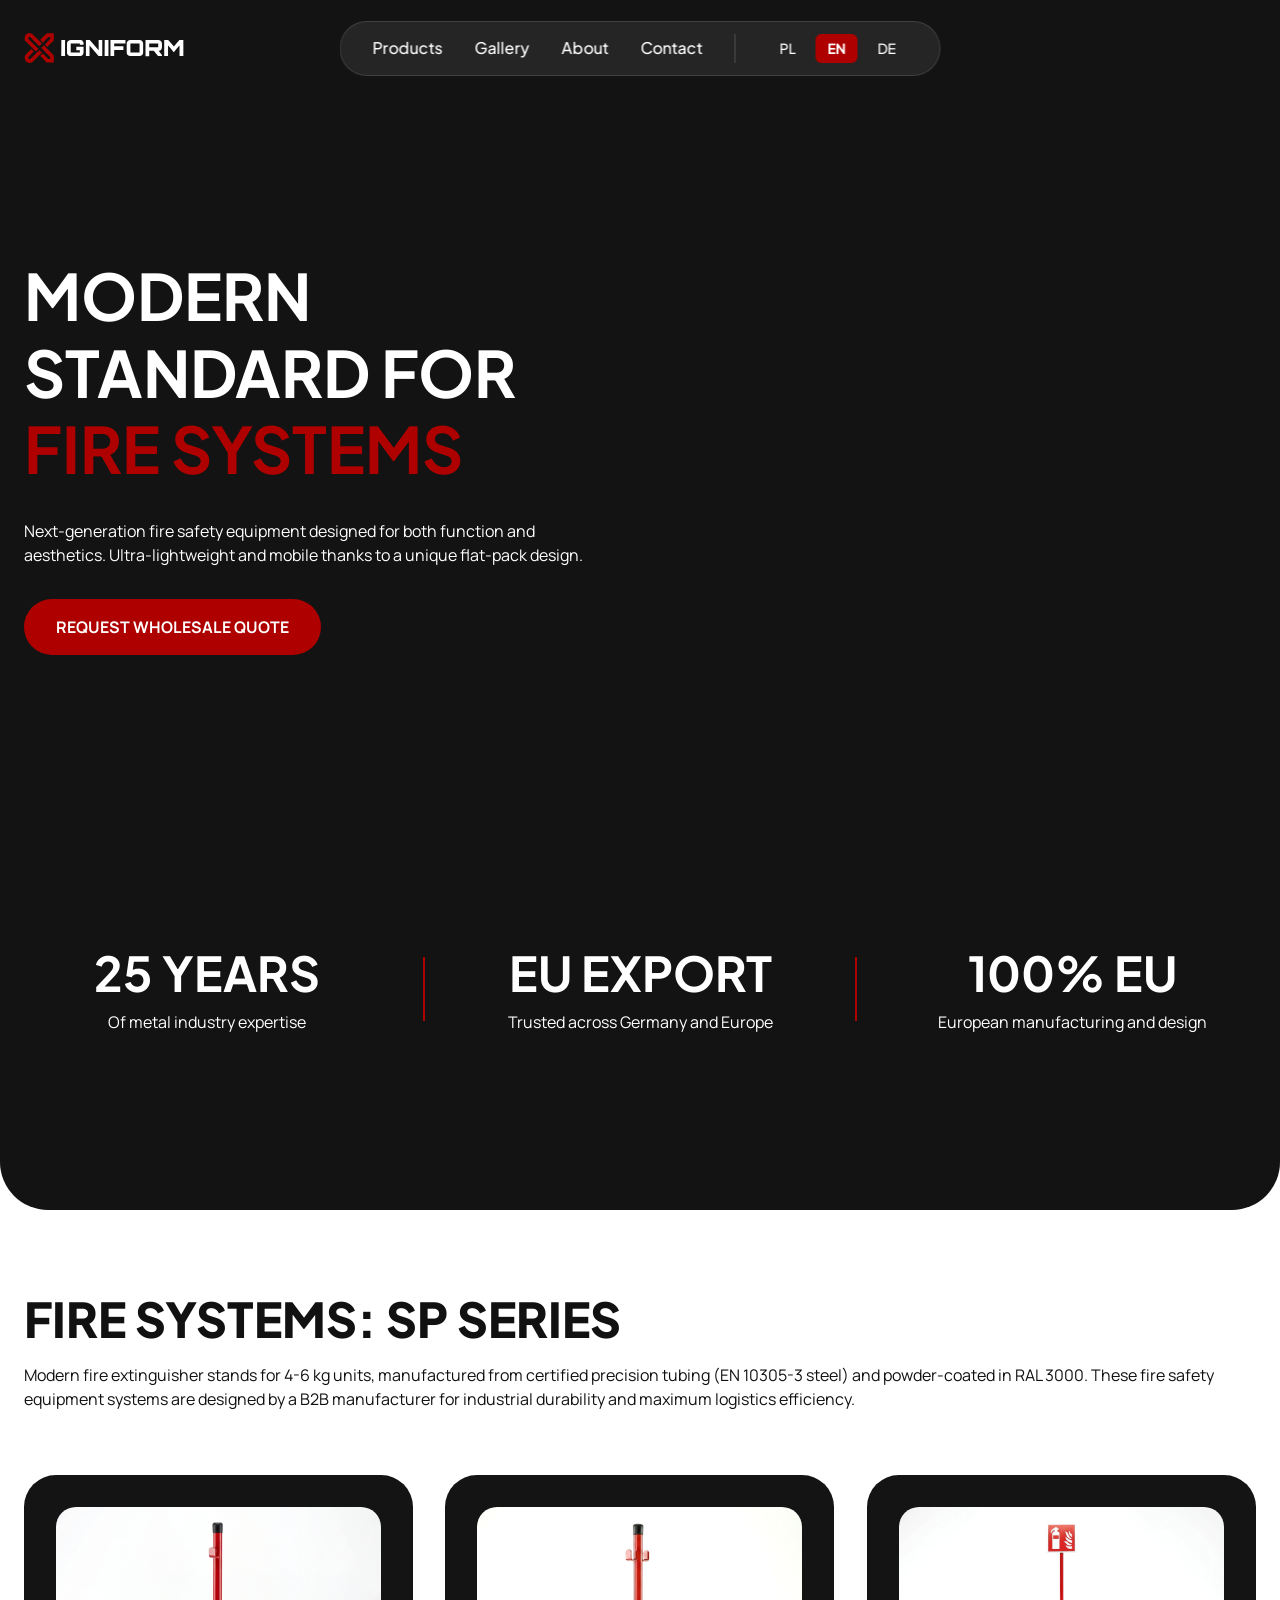
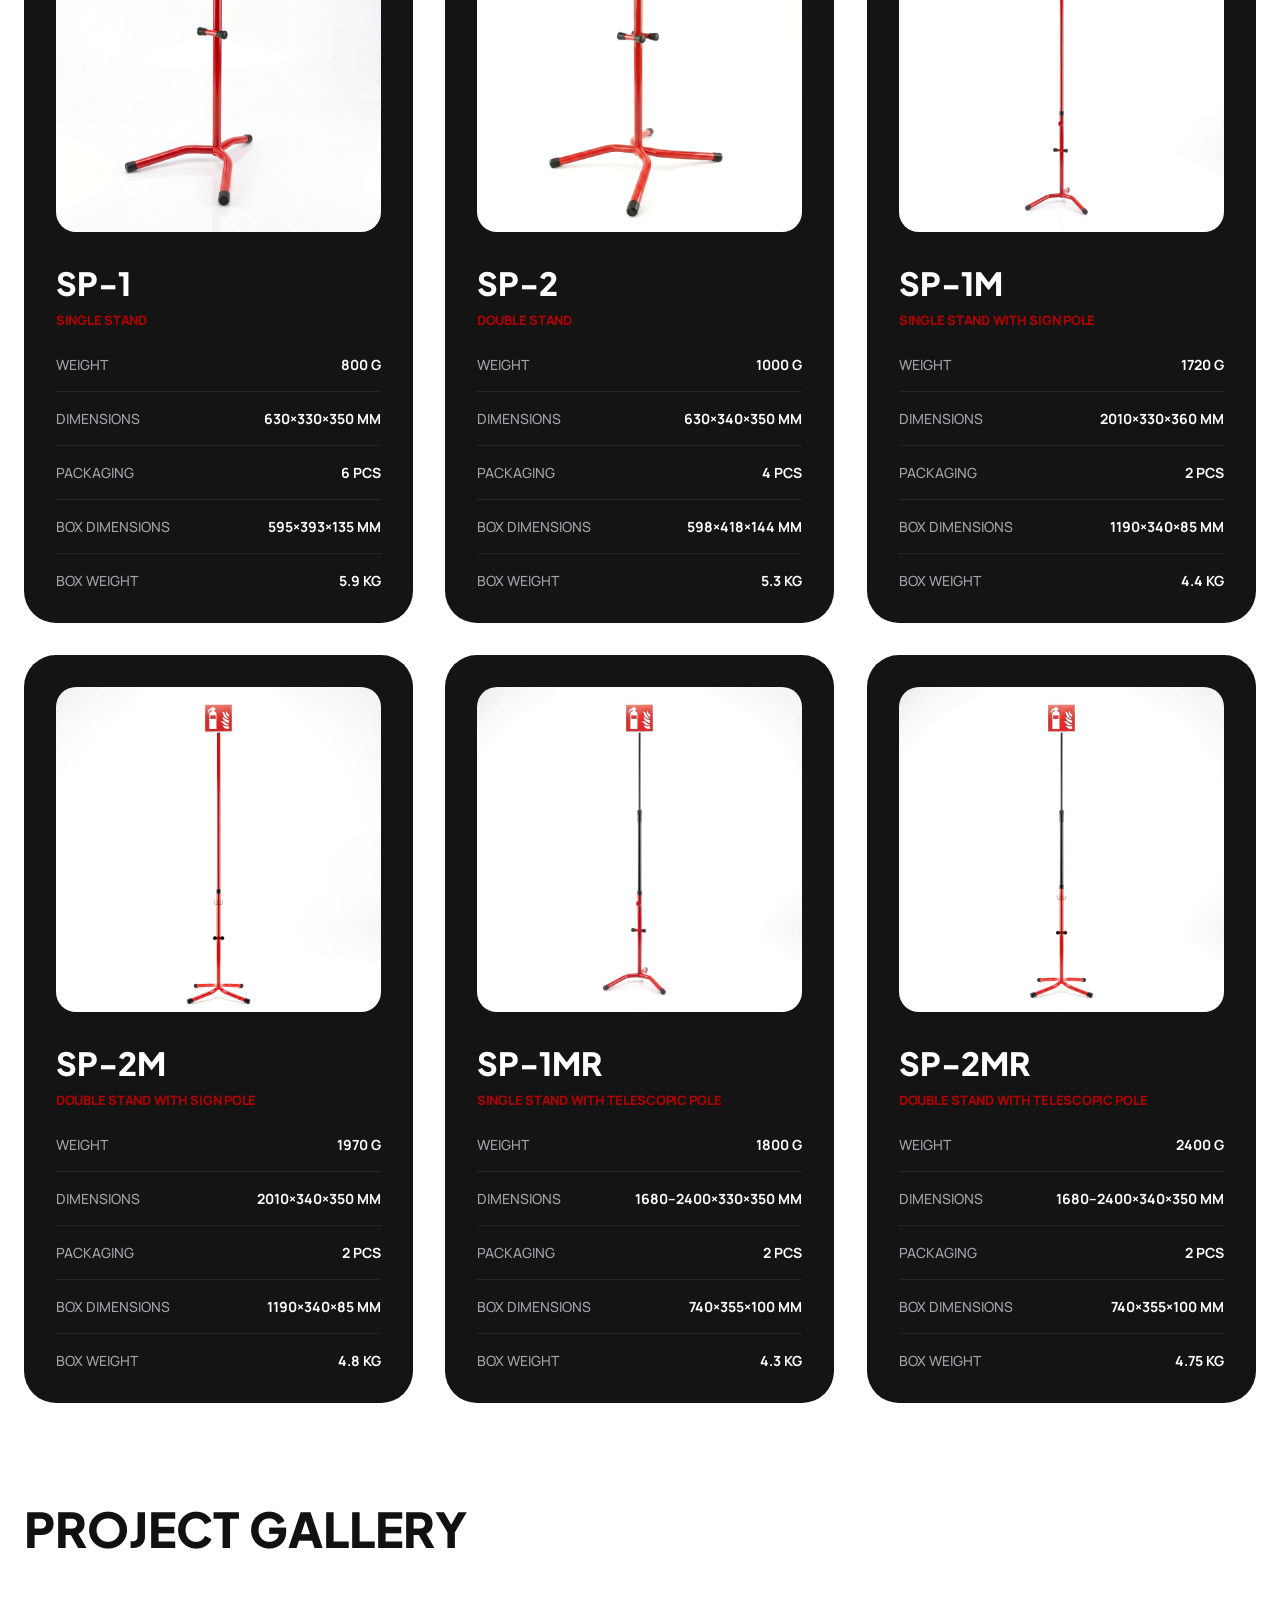
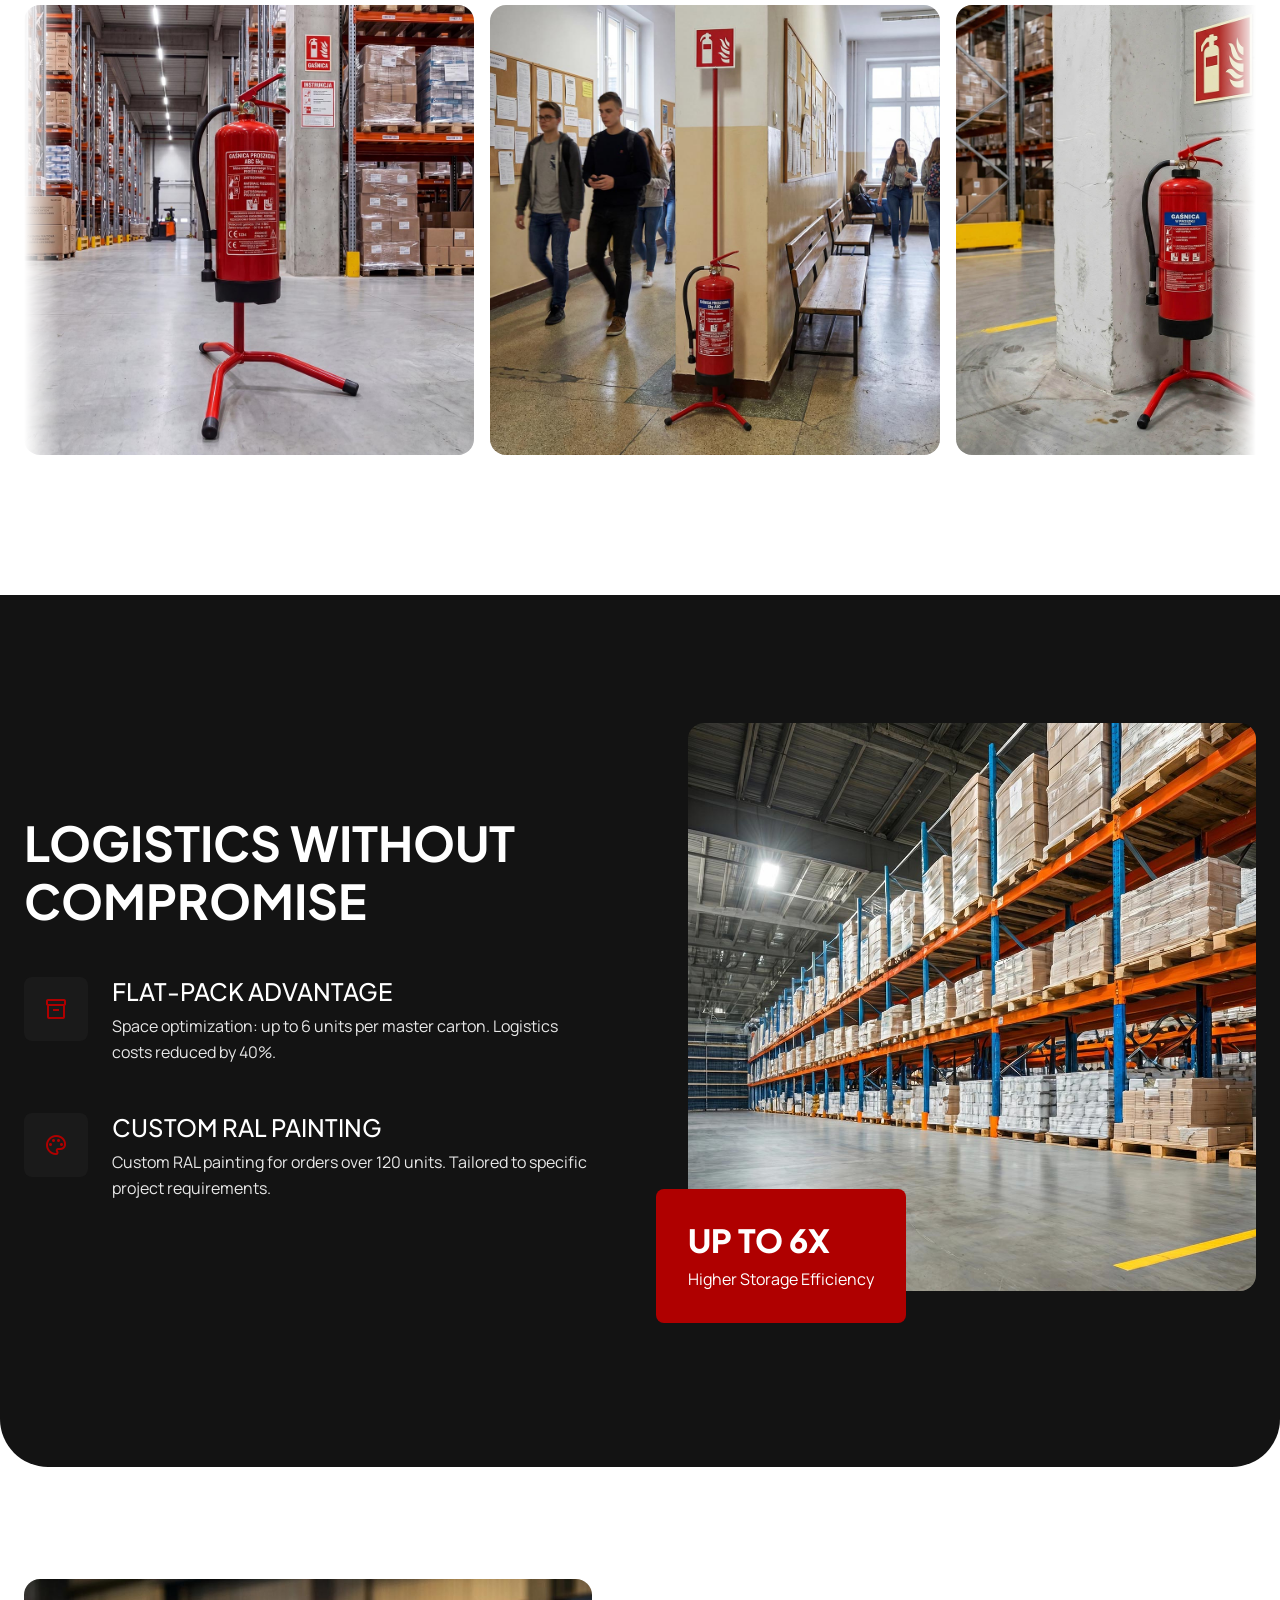
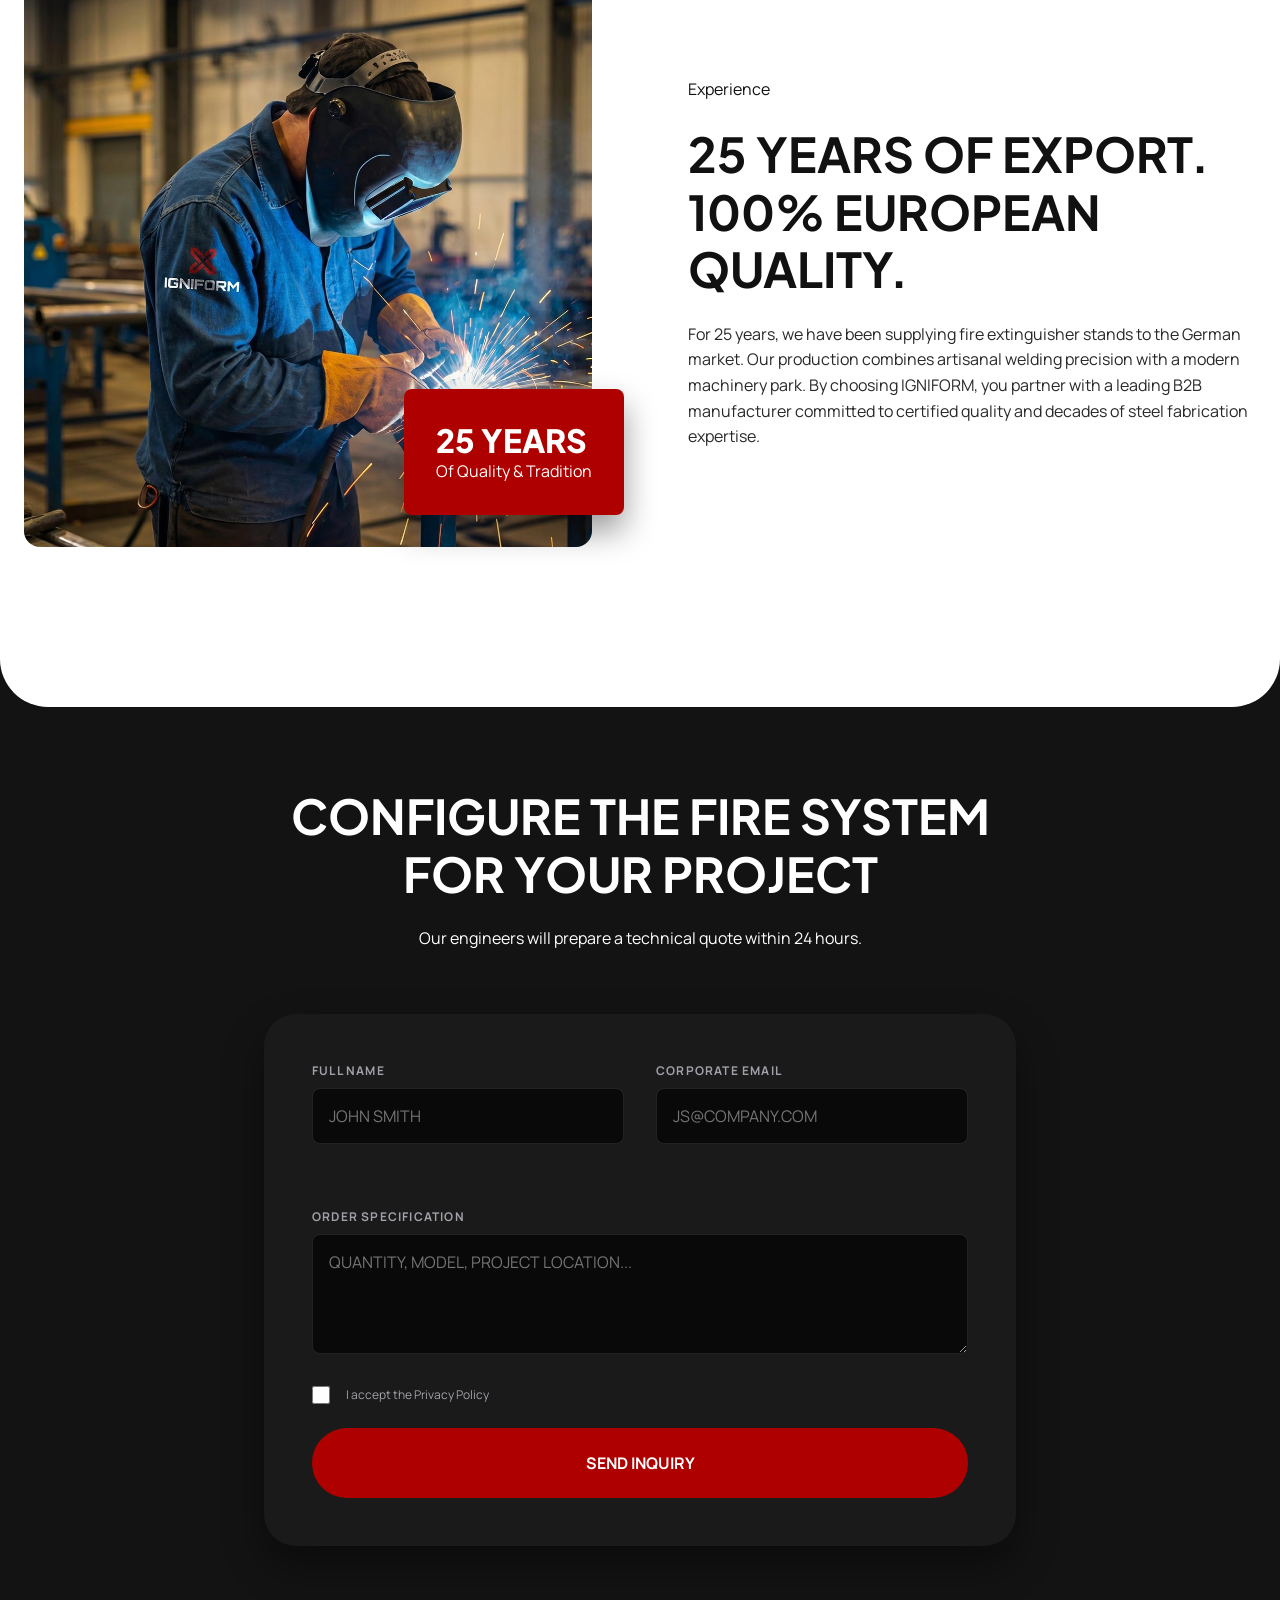
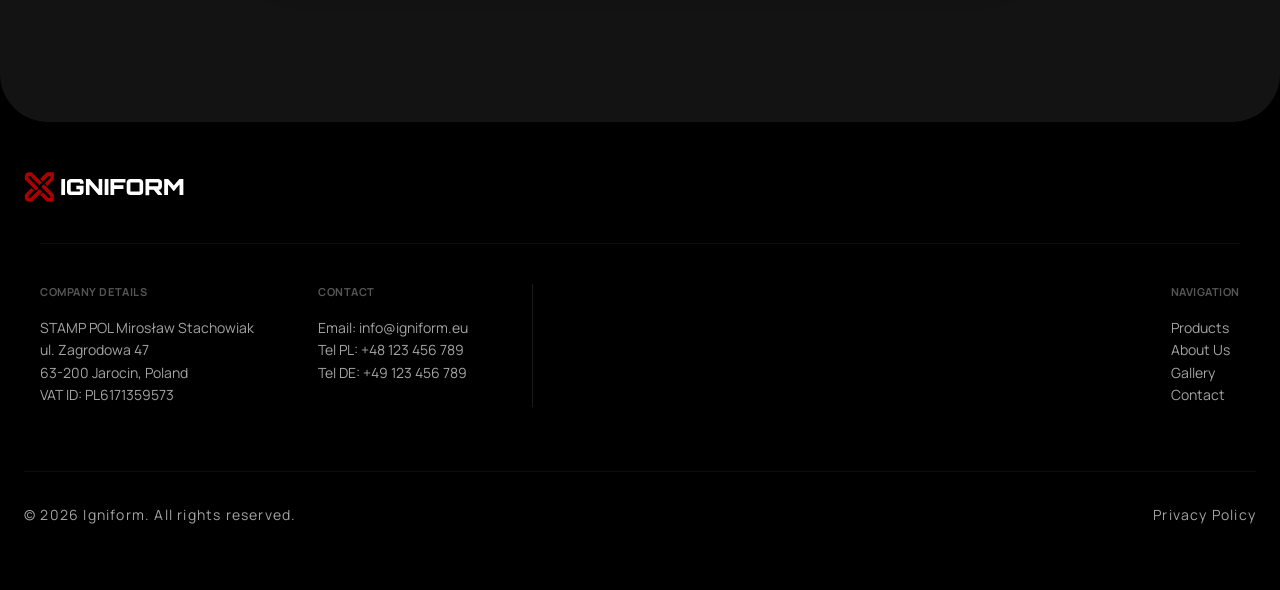
==== index.html @ ba09cddf "Add files via upload" ====
<!DOCTYPE html>
<html lang="pl">
<head>
    <meta charset="UTF-8">
    <meta name="viewport" content="width=device-width, initial-scale=1.0">
    <title>IGNIFORM | Nowoczesny Standard Systemów PPOŻ</title>
    <meta name="description" content="Polski producent nowoczesnych stojaków do gaśnic i systemów PPOŻ. 25 lat doświadczenia w obróbce stali. Składane, ultralekkie konstrukcje (Flat-pack), eksport B2B i produkcja 100% PL. Poznaj serię SP.">
    <link rel="alternate" hreflang="pl" href="https://igniform.eu/index.html" />
    <link rel="alternate" hreflang="en" href="https://igniform.eu/en.html" />
    <link rel="alternate" hreflang="de" href="https://igniform.eu/de.html" />
    <link rel="alternate" hreflang="x-default" href="https://igniform.eu/en.html" />
    <link rel="preconnect" href="https://fonts.googleapis.com">
    <link rel="preconnect" href="https://fonts.gstatic.com" crossorigin>
    <link href="https://fonts.googleapis.com/css2?family=Manrope:wght@400;500;700&family=Plus+Jakarta+Sans:wght@400;500;700;800&display=swap" rel="stylesheet">
    <link rel="stylesheet" href="https://fonts.googleapis.com/css2?family=Material+Symbols+Outlined:opsz,wght,FILL,GRAD@20..48,100..700,0..1,-50..200" />
    <link rel="stylesheet" href="style.css">
    <script>
        (function() {
            if (window.location.search.indexOf('lang=pl') === -1) {
                var userLang = navigator.language || navigator.userLanguage;
                userLang = userLang.toLowerCase();
                if (userLang.startsWith('de')) {
                    window.location.replace('de.html');
                } else if (!userLang.startsWith('pl')) {
                    window.location.replace('en.html');
                }
            }
        })();
    </script>
    <link rel="icon" type="image/png" href="favicon.png">
</head>
<body class="overflow-x-hidden w-full">

    <!-- Nav -->
    <nav class="nav fade-in-load" id="main-nav" style="animation-delay: 0.1s;">
        <div class="container nav-container">
            <div class="nav-logo">
                <img src="assets/logo-white.svg" alt="Igniform Logo" class="brand-logo">
            </div>
            <div class="nav-links" id="nav-links">
                <a href="#produkty">Produkty</a>
                <a href="#galeria">Galeria</a>
                <a href="#o-nas">O nas</a>
                <a href="#kontakt">Kontakt</a>
                <div class="lang-switcher">
                    <a href="index.html" class="lang-link active">PL</a>
                    <a href="en.html" class="lang-link">EN</a>
                    <a href="de.html" class="lang-link">DE</a>
                </div>
            </div>
            <button class="nav-hamburger" id="nav-hamburger" aria-label="Menu" aria-expanded="false">
                <span></span><span></span><span></span>
            </button>
        </div>
    </nav>
    <!-- Mobile Dropdown -->
    <div id="mobile-menu" class="mobile-menu" aria-hidden="true">
        <a href="#produkty" class="mobile-menu-link">Produkty</a>
        <a href="#galeria" class="mobile-menu-link">Galeria</a>
        <a href="#o-nas" class="mobile-menu-link">O nas</a>
        <a href="#kontakt" class="mobile-menu-link">Kontakt</a>
        <div class="mobile-lang-switcher">
            <a href="index.html" class="active">PL</a>
            <a href="en.html">EN</a>
            <a href="de.html">DE</a>
        </div>
    </div>

    <!-- Hero -->
    <section class="section hero section--curved">
        <div class="container hero-grid">
            <div class="hero-content">
                <h1>Nowoczesny Standard Systemów <span class="text-primary">PPOŻ</span></h1>
                <p>Rozwiązania przeciwpożarowe nowej generacji, które stają się elementem designu. Ultralekkie i mobilne dzięki składanej konstrukcji.</p>
                <a href="#kontakt" class="btn">Zapytaj o ofertę hurtową</a>
            </div>
            <div class="hero-video-container">
                <video src="assets/hero-video.mp4" autoplay loop muted playsinline></video>
            </div>
        </div>
    </section>

    <!-- Stats -->
    <section class="section section--curved fade-in-load" style="animation-delay: 0.4s;">
        <div class="container">
            <div class="stats-grid">
                <div class="stat-item">
                    <h2 class="text-white">25 LAT</h2>
                    <p class="text-sm font-bold tracking-widest uppercase">Doświadczenia w branży metalowej</p>
                </div>
                <div class="stat-divider"></div>
                <div class="stat-item">
                    <h2 class="text-white">EXPORT DE</h2>
                    <p class="text-sm font-bold tracking-widest uppercase">Zaufanie na rynku niemieckim</p>
                </div>
                <div class="stat-divider"></div>
                <div class="stat-item">
                    <h2 class="text-white">100% PL</h2>
                    <p class="text-sm font-bold tracking-widest uppercase">Polska produkcja i design</p>
                </div>
            </div>
        </div>
    </section>

    <!-- Products -->
    <section id="produkty" class="section section--light section--curved" style="padding-bottom: 3rem;">
        <div class="container">
            <div class="products-header">
                <div class="products-header-content">
                    <h2 style="font-family: 'Plus Jakarta Sans', sans-serif !important; letter-spacing: 0px !important;">SYSTEMY PPOŻ: SERIA SP</h2>
                    <p class="text-gray" style="font-family: 'Manrope', sans-serif !important; white-space: normal;">Nowoczesne stojaki do gaśnic 4-6 kg, wykonane z certyfikowanej rury precyzyjnej (stal EN 10305-3) i malowane proszkowo<br> na kolor RAL 3000. Systemy zaprojektowane z myślą o przemysłowej trwałości i maksymalnej optymalizacji przestrzeni magazynowej.</p>
                </div>
            </div>
            
            <div class="products-grid">
                <!-- Card 1 -->
                <div class="card reveal-up" style="transition-delay: 0ms;">
                    <div class="card-img-wrapper">
                        <div class="gallery-trigger" data-gallery="assets/products/sp-1/main.jpg, assets/products/sp-1/gal1.jpg, assets/products/sp-1/gal2.jpg, assets/products/sp-1/gal3.jpg, assets/products/sp-1/gal4.jpg">
                            <img src="assets/products/sp-1/main.jpg" alt="SP-1">
                        </div>
                    </div>
                    <h3 class="card-title">SP-1</h3>
                    <p class="product-subtitle">STOJAK POJEDYNCZY</p>
                    <div class="card-data">
                        <div class="card-data-row">
                            <span class="card-data-label">Waga</span>
                            <span class="card-data-value">800 g</span>
                        </div>
                        <div class="card-data-row">
                            <span class="card-data-label">Wymiary</span>
                            <span class="card-data-value">630×330×350 mm</span>
                        </div>
                        <div class="card-data-row">
                            <span class="card-data-label">Pakowanie</span>
                            <span class="card-data-value">6 szt.</span>
                        </div>
                        <div class="card-data-row">
                            <span class="card-data-label">Wymiar Kartonu</span>
                            <span class="card-data-value">595×393×135 mm</span>
                        </div>
                        <div class="card-data-row">
                            <span class="card-data-label">Waga Kartonu</span>
                            <span class="card-data-value">5,9 kg</span>
                        </div>
                    </div>
                </div>

                <!-- Card 2 -->
                <div class="card reveal-up" style="transition-delay: 150ms;">
                    <div class="card-img-wrapper">
                        <div class="gallery-trigger" data-gallery="assets/products/sp-2/main.jpg, assets/products/sp-2/gal1.jpg, assets/products/sp-2/gal2.jpg, assets/products/sp-2/gal3.jpg, assets/products/sp-2/gal4.jpg, assets/products/sp-2/gal5.jpg">
                            <img src="assets/products/sp-2/main.jpg" alt="SP-2">
                        </div>
                    </div>
                    <h3 class="card-title">SP-2</h3>
                    <p class="product-subtitle">STOJAK PODWÓJNY</p>
                    <div class="card-data">
                        <div class="card-data-row">
                            <span class="card-data-label">Waga</span>
                            <span class="card-data-value">1000 g</span>
                        </div>
                        <div class="card-data-row">
                            <span class="card-data-label">Wymiary</span>
                            <span class="card-data-value">630×340×350 mm</span>
                        </div>
                        <div class="card-data-row">
                            <span class="card-data-label">Pakowanie</span>
                            <span class="card-data-value">4 szt.</span>
                        </div>
                        <div class="card-data-row">
                            <span class="card-data-label">Wymiar Kartonu</span>
                            <span class="card-data-value">598×418×144 mm</span>
                        </div>
                        <div class="card-data-row">
                            <span class="card-data-label">Waga Kartonu</span>
                            <span class="card-data-value">5,3 kg</span>
                        </div>
                    </div>
                </div>

                <!-- Card 3 -->
                <div class="card reveal-up" style="transition-delay: 300ms;">
                    <div class="card-img-wrapper">
                        <div class="gallery-trigger" data-gallery="assets/products/sp-1m/main.jpg, assets/products/sp-1m/gal1.jpg, assets/products/sp-1m/gal2.jpg, assets/products/sp-1m/gal3.jpg, assets/products/sp-1m/gal4.jpg">
                            <img src="assets/products/sp-1m/main.jpg" alt="SP-1M">
                        </div>
                    </div>
                    <h3 class="card-title">SP-1M</h3>
                    <p class="product-subtitle">STOJAK POJEDYNCZY Z MASZTEM</p>
                    <div class="card-data">
                        <div class="card-data-row">
                            <span class="card-data-label">Waga</span>
                            <span class="card-data-value">1720 g</span>
                        </div>
                        <div class="card-data-row">
                            <span class="card-data-label">Wymiary</span>
                            <span class="card-data-value">2010×330×360 mm</span>
                        </div>
                        <div class="card-data-row">
                            <span class="card-data-label">Pakowanie</span>
                            <span class="card-data-value">2 szt.</span>
                        </div>
                        <div class="card-data-row">
                            <span class="card-data-label">Wymiar Kartonu</span>
                            <span class="card-data-value">1190×340×85 mm</span>
                        </div>
                        <div class="card-data-row">
                            <span class="card-data-label">Waga Kartonu</span>
                            <span class="card-data-value">4,4 kg</span>
                        </div>
                    </div>
                </div>

                <!-- Card 4 -->
                <div class="card reveal-up" style="transition-delay: 0ms;">
                    <div class="card-img-wrapper">
                        <div class="gallery-trigger" data-gallery="assets/products/sp-2m/main.jpg, assets/products/sp-2m/gal1.jpg, assets/products/sp-2m/gal2.jpg, assets/products/sp-2m/gal3.jpg, assets/products/sp-2m/gal4.jpg">
                            <img src="assets/products/sp-2m/main.jpg" alt="SP-2M">
                        </div>
                    </div>
                    <h3 class="card-title">SP-2M</h3>
                    <p class="product-subtitle">STOJAK PODWÓJNY Z MASZTEM</p>
                    <div class="card-data">
                        <div class="card-data-row">
                            <span class="card-data-label">Waga</span>
                            <span class="card-data-value">1970 g</span>
                        </div>
                        <div class="card-data-row">
                            <span class="card-data-label">Wymiary</span>
                            <span class="card-data-value">2010×340×350 mm</span>
                        </div>
                        <div class="card-data-row">
                            <span class="card-data-label">Pakowanie</span>
                            <span class="card-data-value">2 szt.</span>
                        </div>
                        <div class="card-data-row">
                            <span class="card-data-label">Wymiar Kartonu</span>
                            <span class="card-data-value">1190×340×85 mm</span>
                        </div>
                        <div class="card-data-row">
                            <span class="card-data-label">Waga Kartonu</span>
                            <span class="card-data-value">4,8 kg</span>
                        </div>
                    </div>
                </div>

                <!-- Card 5 -->
                <div class="card reveal-up" style="transition-delay: 150ms;">
                    <div class="card-img-wrapper">
                        <div class="gallery-trigger" data-gallery="assets/products/sp-1mr/main.jpg, assets/products/sp-1mr/gal1.jpg, assets/products/sp-1mr/gal2.jpg, assets/products/sp-1mr/gal3.jpg, assets/products/sp-1mr/gal4.jpg">
                            <img src="assets/products/sp-1mr/main.jpg" alt="SP-1MR">
                        </div>
                    </div>
                    <h3 class="card-title">SP-1MR</h3>
                    <p class="product-subtitle">STOJAK POJEDYNCZY Z MASZTEM REGULOWANYM</p>
                    <div class="card-data">
                        <div class="card-data-row">
                            <span class="card-data-label">Waga</span>
                            <span class="card-data-value">1800 g</span>
                        </div>
                        <div class="card-data-row">
                            <span class="card-data-label">Wymiary</span>
                            <span class="card-data-value">1680–2400×330×350 mm</span>
                        </div>
                        <div class="card-data-row">
                            <span class="card-data-label">Pakowanie</span>
                            <span class="card-data-value">2 szt.</span>
                        </div>
                        <div class="card-data-row">
                            <span class="card-data-label">Wymiar Kartonu</span>
                            <span class="card-data-value">740×355×100 mm</span>
                        </div>
                        <div class="card-data-row">
                            <span class="card-data-label">Waga Kartonu</span>
                            <span class="card-data-value">4,3 kg</span>
                        </div>
                    </div>
                </div>

                <!-- Card 6 -->
                <div class="card reveal-up" style="transition-delay: 300ms;">
                    <div class="card-img-wrapper">
                        <div class="gallery-trigger" data-gallery="assets/products/sp-2mr/main.jpg, assets/products/sp-2mr/gal1.jpg, assets/products/sp-2mr/gal2.jpg, assets/products/sp-2mr/gal3.jpg, assets/products/sp-2mr/gal4.jpg">
                            <img src="assets/products/sp-2mr/main.jpg" alt="SP-2MR">
                        </div>
                    </div>
                    <h3 class="card-title">SP-2MR</h3>
                    <p class="product-subtitle">STOJAK PODWÓJNY Z MASZTEM REGULOWANYM</p>
                    <div class="card-data">
                        <div class="card-data-row">
                            <span class="card-data-label">Waga</span>
                            <span class="card-data-value">2400 g</span>
                        </div>
                        <div class="card-data-row">
                            <span class="card-data-label">Wymiary</span>
                            <span class="card-data-value">1680–2400×340×350 mm</span>
                        </div>
                        <div class="card-data-row">
                            <span class="card-data-label">Pakowanie</span>
                            <span class="card-data-value">2 szt.</span>
                        </div>
                        <div class="card-data-row">
                            <span class="card-data-label">Wymiar Kartonu</span>
                            <span class="card-data-value">740×355×100 mm</span>
                        </div>
                        <div class="card-data-row">
                            <span class="card-data-label">Waga Kartonu</span>
                            <span class="card-data-value">4,75 kg</span>
                        </div>
                    </div>
                </div>
            </div>
        </div>
    </section>

    <!-- Gallery -->
    <section id="galeria" class="section--light galeria-section" style="padding-bottom: 120px !important;">
        <div class="container marquee-block">
            <h2 class="marquee-header" style="text-align: left; margin-bottom: 3rem; font-size: var(--h2); font-weight: 800; color: var(--text-dark); font-family: 'Plus Jakarta Sans', sans-serif !important; letter-spacing: 0px !important;">GALERIA REALIZACJI</h2>
            <div class="marquee-viewport" style="overflow: visible; padding: 40px 0 60px 0; margin: -40px 0; -webkit-mask-image: linear-gradient(to right, transparent, black 3%, black 97%, transparent); mask-image: linear-gradient(to right, transparent, black 3%, black 97%, transparent);">
                <div class="marquee-track">
                    <!-- Image Set 1 -->
                    <div class="gallery-trigger marquee-item" data-gallery="assets/marquee/m1.jpg, assets/marquee/m2.jpg, assets/marquee/m3.jpg, assets/marquee/m4.jpg, assets/marquee/m5.jpg, assets/marquee/m6.jpg, assets/marquee/m7.jpg, assets/marquee/m8.jpg, assets/marquee/m9.jpg, assets/marquee/m10.jpg, assets/marquee/m11.jpg, assets/marquee/m12.jpg"><img src="assets/marquee/m1.jpg" alt="Detale 1"></div>
                    <div class="gallery-trigger marquee-item" data-gallery="assets/marquee/m1.jpg, assets/marquee/m2.jpg, assets/marquee/m3.jpg, assets/marquee/m4.jpg, assets/marquee/m5.jpg, assets/marquee/m6.jpg, assets/marquee/m7.jpg, assets/marquee/m8.jpg, assets/marquee/m9.jpg, assets/marquee/m10.jpg, assets/marquee/m11.jpg, assets/marquee/m12.jpg"><img src="assets/marquee/m2.jpg" alt="Detale 2"></div>
                    <div class="gallery-trigger marquee-item" data-gallery="assets/marquee/m1.jpg, assets/marquee/m2.jpg, assets/marquee/m3.jpg, assets/marquee/m4.jpg, assets/marquee/m5.jpg, assets/marquee/m6.jpg, assets/marquee/m7.jpg, assets/marquee/m8.jpg, assets/marquee/m9.jpg, assets/marquee/m10.jpg, assets/marquee/m11.jpg, assets/marquee/m12.jpg"><img src="assets/marquee/m3.jpg" alt="Detale 3"></div>
                    <div class="gallery-trigger marquee-item" data-gallery="assets/marquee/m1.jpg, assets/marquee/m2.jpg, assets/marquee/m3.jpg, assets/marquee/m4.jpg, assets/marquee/m5.jpg, assets/marquee/m6.jpg, assets/marquee/m7.jpg, assets/marquee/m8.jpg, assets/marquee/m9.jpg, assets/marquee/m10.jpg, assets/marquee/m11.jpg, assets/marquee/m12.jpg"><img src="assets/marquee/m4.jpg" alt="Detale 4"></div>
                    <div class="gallery-trigger marquee-item" data-gallery="assets/marquee/m1.jpg, assets/marquee/m2.jpg, assets/marquee/m3.jpg, assets/marquee/m4.jpg, assets/marquee/m5.jpg, assets/marquee/m6.jpg, assets/marquee/m7.jpg, assets/marquee/m8.jpg, assets/marquee/m9.jpg, assets/marquee/m10.jpg, assets/marquee/m11.jpg, assets/marquee/m12.jpg"><img src="assets/marquee/m5.jpg" alt="Detale 5"></div>
                    <div class="gallery-trigger marquee-item" data-gallery="assets/marquee/m1.jpg, assets/marquee/m2.jpg, assets/marquee/m3.jpg, assets/marquee/m4.jpg, assets/marquee/m5.jpg, assets/marquee/m6.jpg, assets/marquee/m7.jpg, assets/marquee/m8.jpg, assets/marquee/m9.jpg, assets/marquee/m10.jpg, assets/marquee/m11.jpg, assets/marquee/m12.jpg"><img src="assets/marquee/m6.jpg" alt="Detale 6"></div>
                    <div class="gallery-trigger marquee-item" data-gallery="assets/marquee/m1.jpg, assets/marquee/m2.jpg, assets/marquee/m3.jpg, assets/marquee/m4.jpg, assets/marquee/m5.jpg, assets/marquee/m6.jpg, assets/marquee/m7.jpg, assets/marquee/m8.jpg, assets/marquee/m9.jpg, assets/marquee/m10.jpg, assets/marquee/m11.jpg, assets/marquee/m12.jpg"><img src="assets/marquee/m7.jpg" alt="Detale 7"></div>
                    <div class="gallery-trigger marquee-item" data-gallery="assets/marquee/m1.jpg, assets/marquee/m2.jpg, assets/marquee/m3.jpg, assets/marquee/m4.jpg, assets/marquee/m5.jpg, assets/marquee/m6.jpg, assets/marquee/m7.jpg, assets/marquee/m8.jpg, assets/marquee/m9.jpg, assets/marquee/m10.jpg, assets/marquee/m11.jpg, assets/marquee/m12.jpg"><img src="assets/marquee/m8.jpg" alt="Detale 8"></div>
                    <div class="gallery-trigger marquee-item" data-gallery="assets/marquee/m1.jpg, assets/marquee/m2.jpg, assets/marquee/m3.jpg, assets/marquee/m4.jpg, assets/marquee/m5.jpg, assets/marquee/m6.jpg, assets/marquee/m7.jpg, assets/marquee/m8.jpg, assets/marquee/m9.jpg, assets/marquee/m10.jpg, assets/marquee/m11.jpg, assets/marquee/m12.jpg"><img src="assets/marquee/m9.jpg" alt="Detale 9"></div>
                    <div class="gallery-trigger marquee-item" data-gallery="assets/marquee/m1.jpg, assets/marquee/m2.jpg, assets/marquee/m3.jpg, assets/marquee/m4.jpg, assets/marquee/m5.jpg, assets/marquee/m6.jpg, assets/marquee/m7.jpg, assets/marquee/m8.jpg, assets/marquee/m9.jpg, assets/marquee/m10.jpg, assets/marquee/m11.jpg, assets/marquee/m12.jpg"><img src="assets/marquee/m10.jpg" alt="Detale 10"></div>
                    <div class="gallery-trigger marquee-item" data-gallery="assets/marquee/m1.jpg, assets/marquee/m2.jpg, assets/marquee/m3.jpg, assets/marquee/m4.jpg, assets/marquee/m5.jpg, assets/marquee/m6.jpg, assets/marquee/m7.jpg, assets/marquee/m8.jpg, assets/marquee/m9.jpg, assets/marquee/m10.jpg, assets/marquee/m11.jpg, assets/marquee/m12.jpg"><img src="assets/marquee/m11.jpg" alt="Detale 11"></div>
                    <div class="gallery-trigger marquee-item" data-gallery="assets/marquee/m1.jpg, assets/marquee/m2.jpg, assets/marquee/m3.jpg, assets/marquee/m4.jpg, assets/marquee/m5.jpg, assets/marquee/m6.jpg, assets/marquee/m7.jpg, assets/marquee/m8.jpg, assets/marquee/m9.jpg, assets/marquee/m10.jpg, assets/marquee/m11.jpg, assets/marquee/m12.jpg"><img src="assets/marquee/m12.jpg" alt="Detale 12"></div>
                    <!-- Image Set 2 (for seamless loop) -->
                    <div class="gallery-trigger marquee-item" data-gallery="assets/marquee/m1.jpg, assets/marquee/m2.jpg, assets/marquee/m3.jpg, assets/marquee/m4.jpg, assets/marquee/m5.jpg, assets/marquee/m6.jpg, assets/marquee/m7.jpg, assets/marquee/m8.jpg, assets/marquee/m9.jpg, assets/marquee/m10.jpg, assets/marquee/m11.jpg, assets/marquee/m12.jpg"><img src="assets/marquee/m1.jpg" alt="Detale 1"></div>
                    <div class="gallery-trigger marquee-item" data-gallery="assets/marquee/m1.jpg, assets/marquee/m2.jpg, assets/marquee/m3.jpg, assets/marquee/m4.jpg, assets/marquee/m5.jpg, assets/marquee/m6.jpg, assets/marquee/m7.jpg, assets/marquee/m8.jpg, assets/marquee/m9.jpg, assets/marquee/m10.jpg, assets/marquee/m11.jpg, assets/marquee/m12.jpg"><img src="assets/marquee/m2.jpg" alt="Detale 2"></div>
                    <div class="gallery-trigger marquee-item" data-gallery="assets/marquee/m1.jpg, assets/marquee/m2.jpg, assets/marquee/m3.jpg, assets/marquee/m4.jpg, assets/marquee/m5.jpg, assets/marquee/m6.jpg, assets/marquee/m7.jpg, assets/marquee/m8.jpg, assets/marquee/m9.jpg, assets/marquee/m10.jpg, assets/marquee/m11.jpg, assets/marquee/m12.jpg"><img src="assets/marquee/m3.jpg" alt="Detale 3"></div>
                    <div class="gallery-trigger marquee-item" data-gallery="assets/marquee/m1.jpg, assets/marquee/m2.jpg, assets/marquee/m3.jpg, assets/marquee/m4.jpg, assets/marquee/m5.jpg, assets/marquee/m6.jpg, assets/marquee/m7.jpg, assets/marquee/m8.jpg, assets/marquee/m9.jpg, assets/marquee/m10.jpg, assets/marquee/m11.jpg, assets/marquee/m12.jpg"><img src="assets/marquee/m4.jpg" alt="Detale 4"></div>
                    <div class="gallery-trigger marquee-item" data-gallery="assets/marquee/m1.jpg, assets/marquee/m2.jpg, assets/marquee/m3.jpg, assets/marquee/m4.jpg, assets/marquee/m5.jpg, assets/marquee/m6.jpg, assets/marquee/m7.jpg, assets/marquee/m8.jpg, assets/marquee/m9.jpg, assets/marquee/m10.jpg, assets/marquee/m11.jpg, assets/marquee/m12.jpg"><img src="assets/marquee/m5.jpg" alt="Detale 5"></div>
                    <div class="gallery-trigger marquee-item" data-gallery="assets/marquee/m1.jpg, assets/marquee/m2.jpg, assets/marquee/m3.jpg, assets/marquee/m4.jpg, assets/marquee/m5.jpg, assets/marquee/m6.jpg, assets/marquee/m7.jpg, assets/marquee/m8.jpg, assets/marquee/m9.jpg, assets/marquee/m10.jpg, assets/marquee/m11.jpg, assets/marquee/m12.jpg"><img src="assets/marquee/m6.jpg" alt="Detale 6"></div>
                    <div class="gallery-trigger marquee-item" data-gallery="assets/marquee/m1.jpg, assets/marquee/m2.jpg, assets/marquee/m3.jpg, assets/marquee/m4.jpg, assets/marquee/m5.jpg, assets/marquee/m6.jpg, assets/marquee/m7.jpg, assets/marquee/m8.jpg, assets/marquee/m9.jpg, assets/marquee/m10.jpg, assets/marquee/m11.jpg, assets/marquee/m12.jpg"><img src="assets/marquee/m7.jpg" alt="Detale 7"></div>
                    <div class="gallery-trigger marquee-item" data-gallery="assets/marquee/m1.jpg, assets/marquee/m2.jpg, assets/marquee/m3.jpg, assets/marquee/m4.jpg, assets/marquee/m5.jpg, assets/marquee/m6.jpg, assets/marquee/m7.jpg, assets/marquee/m8.jpg, assets/marquee/m9.jpg, assets/marquee/m10.jpg, assets/marquee/m11.jpg, assets/marquee/m12.jpg"><img src="assets/marquee/m8.jpg" alt="Detale 8"></div>
                    <div class="gallery-trigger marquee-item" data-gallery="assets/marquee/m1.jpg, assets/marquee/m2.jpg, assets/marquee/m3.jpg, assets/marquee/m4.jpg, assets/marquee/m5.jpg, assets/marquee/m6.jpg, assets/marquee/m7.jpg, assets/marquee/m8.jpg, assets/marquee/m9.jpg, assets/marquee/m10.jpg, assets/marquee/m11.jpg, assets/marquee/m12.jpg"><img src="assets/marquee/m9.jpg" alt="Detale 9"></div>
                    <div class="gallery-trigger marquee-item" data-gallery="assets/marquee/m1.jpg, assets/marquee/m2.jpg, assets/marquee/m3.jpg, assets/marquee/m4.jpg, assets/marquee/m5.jpg, assets/marquee/m6.jpg, assets/marquee/m7.jpg, assets/marquee/m8.jpg, assets/marquee/m9.jpg, assets/marquee/m10.jpg, assets/marquee/m11.jpg, assets/marquee/m12.jpg"><img src="assets/marquee/m10.jpg" alt="Detale 10"></div>
                    <div class="gallery-trigger marquee-item" data-gallery="assets/marquee/m1.jpg, assets/marquee/m2.jpg, assets/marquee/m3.jpg, assets/marquee/m4.jpg, assets/marquee/m5.jpg, assets/marquee/m6.jpg, assets/marquee/m7.jpg, assets/marquee/m8.jpg, assets/marquee/m9.jpg, assets/marquee/m10.jpg, assets/marquee/m11.jpg, assets/marquee/m12.jpg"><img src="assets/marquee/m11.jpg" alt="Detale 11"></div>
                    <div class="gallery-trigger marquee-item" data-gallery="assets/marquee/m1.jpg, assets/marquee/m2.jpg, assets/marquee/m3.jpg, assets/marquee/m4.jpg, assets/marquee/m5.jpg, assets/marquee/m6.jpg, assets/marquee/m7.jpg, assets/marquee/m8.jpg, assets/marquee/m9.jpg, assets/marquee/m10.jpg, assets/marquee/m11.jpg, assets/marquee/m12.jpg"><img src="assets/marquee/m12.jpg" alt="Detale 12"></div>
                </div>
            </div>
        </div>
    </section>

    <!-- Logistics -->
    <section id="o-nas" class="section section--curved">
        <div class="container features-grid">
            <div class="features-content reveal-up">
                <h2>Logistyka bez kompromisów</h2>
                <div class="feature-list">
                    <div class="feature-item">
                        <div class="feature-icon"><span class="material-symbols-outlined">inventory_2</span></div>
                        <div class="feature-text">
                            <h4 class="text-white">Flat-pack Advantage</h4>
                            <p>Optymalizacja przestrzeni: nawet 6 sztuk w jednym kartonie zbiorczym. Redukcja kosztów transportu o 40%.</p>
                        </div>
                    </div>
                    <div class="feature-item">
                        <div class="feature-icon"><span class="material-symbols-outlined">palette</span></div>
                        <div class="feature-text">
                            <h4 class="text-white">Custom RAL Painting</h4>
                            <p>Malowanie na dowolny kolor z palety RAL dla zamówień powyżej 120 jednostek. Personalizacja pod konkretny projekt.</p>
                        </div>
                    </div>
                </div>
            </div>
            <div class="feature-image-wrapper reveal-up">
                <img src="assets/about/logistyka.jpg" alt="Warehouse logistics">
                <div class="feature-badge">
                    <h3 style="font-family: 'Plus Jakarta Sans', sans-serif !important; font-weight: 800;">NAWET 6x</h3>
                    <p class="text-xs uppercase tracking-widest font-bold">Większa wydajność składowania</p>
                </div>
            </div>
        </div>
    </section>

    <!-- Experience -->
    <section class="section section--light section--curved" style="padding-top: 160px !important; padding-bottom: 160px !important;">
        <div class="container features-grid">
            <div class="feature-image-wrapper reveal-up" style="background: none; border: none; padding: 0;">
                <img src="assets/about/produkcja.jpg" alt="Experience">
                <div class="experience-badge">
                    <h3>25 LAT</h3>
                    <p class="text-xs uppercase tracking-widest font-bold">Tradycji i jakości</p>
                </div>
            </div>
            <div class="experience-content reveal-up">
                <span class="text-primary text-xs font-bold uppercase tracking-widest">Doświadczenie</span>
                <h2 style="font-family: 'Plus Jakarta Sans', sans-serif !important; letter-spacing: 0px !important; font-weight: 800;">25 LAT EKSPORTU.<br>100% POLSKA PRODUKCJA.</h2>
                <p style="font-family: 'Manrope', sans-serif !important;">Od ćwierć wieku dostarczamy systemy PPOŻ na rynek niemiecki. Nasza produkcja to połączenie rzemieślniczej precyzji spawów z nowoczesnym parkiem maszynowym. Wybierając IGNIFORM, stawiasz na certyfikowaną jakość i dekady doświadczenia w obróbce stali.</p>
            </div>
        </div>
    </section>

    <!-- Contact -->
    <section id="kontakt" class="section section--curved">
        <div class="container contact-container reveal-up">
            <div class="contact-header">
                <h2>SKONFIGURUJ SYSTEM PPOŻ DLA SWOJEJ INWESTYCJI</h2>
                <p>Nasi inżynierowie przygotują ofertę techniczną w ciągu 24h.</p>
            </div>
            <div class="contact-form">
                <form action="https://api.web3forms.com/submit" method="POST">
                    <input type="hidden" name="access_key" value="23d0ab3e-0a9f-4fbc-91ae-fa395eefc0c0">
                    <input type="hidden" name="subject" value="Nowe zapytanie z Igniform (Wersja PL)">
                    <div class="form-grid">
                        <div class="form-group">
                            <label class="form-label">Imię i Nazwisko</label>
                            <input type="text" name="name" required class="form-control" placeholder="JAN KOWALSKI">
                        </div>
                        <div class="form-group">
                            <label class="form-label">Email Służbowy</label>
                            <input type="email" name="email" required class="form-control" placeholder="JK@COMPANY.PL">
                        </div>
                    </div>
                    <div class="form-group">
                        <label class="form-label">Specyfikacja zamówienia</label>
                        <textarea name="message" required class="form-control" placeholder="ILOŚĆ, MODEL, LOKALIZACJA INWESTYCJI..."></textarea>
                    </div>
                    <div class="form-gdpr">
                        <label class="form-gdpr-label">
                            <input type="checkbox" class="form-gdpr-check" required>
                            <span>Akceptuję Politykę Prywatności</span>
                        </label>
                    </div>
                    <button type="submit" class="btn btn-block">Wyślij zapytanie</button>
                </form>
            </div>
        </div>
    </section>

    <!-- Footer -->
    <footer class="footer">
        <div class="container">
            <img src="assets/logo-white.svg" alt="Igniform Logo" class="brand-logo footer-brand-logo">
            <div class="footer-main-layout">
                <div class="footer-left-section">
                    <div class="footer-column">
                        <span class="footer-label">DANE FIRMY</span>
                        <span class="footer-text">STAMP POL Mirosław Stachowiak</span>
                        <span class="footer-text">ul. Zagrodowa 47</span>
                        <span class="footer-text">63-200 Jarocin</span>
                        <span class="footer-text">NIP: 6171359573</span>
                    </div>
                    <div class="footer-column">
                        <span class="footer-label">KONTAKT</span>
                        <span class="footer-text">Email: <a href="mailto:info@igniform.eu" style="color:inherit;text-decoration:none;">info@igniform.eu</a></span>
                        <span class="footer-text">Tel PL: +48 123 456 789</span>
                        <span class="footer-text">Tel DE: +49 123 456 789</span>
                    </div>
                </div>
                <div class="footer-right-section">
                    <div class="footer-column">
                        <span class="footer-label">NAWIGACJA</span>
                        <a href="#produkty" class="footer-nav-link">Produkty</a>
                        <a href="#o-nas" class="footer-nav-link">O nas</a>
                        <a href="#galeria" class="footer-nav-link">Galeria</a>
                        <a href="#kontakt" class="footer-nav-link">Kontakt</a>
                    </div>
                </div>
            </div>
            <div class="footer-bottom">
                <span class="footer-text" style="text-transform: none;">© 2026 Igniform. Wszelkie prawa zastrzeżone.</span>
                <span class="footer-text" style="text-transform: none;"><a href="polityka.html" class="footer-nav-link" style="display:inline;">Polityka prywatności</a></span>
            </div>
        </div>
    </footer>

    <!-- Lightbox Modal -->
    <div id="lightbox-modal" class="lightbox-modal hidden">
        <div class="lightbox-overlay"></div>
        <button class="lightbox-prev">&lsaquo;</button>
        <button class="lightbox-next">&rsaquo;</button>
        <div class="lightbox-content">
            <button class="lightbox-close">&times;</button>
            <div class="lightbox-slider">
                <img src="" alt="Gallery Image" class="lightbox-main-img">
            </div>
            <div class="lightbox-thumbnails"></div>
        </div>
    </div>

    <script>
document.addEventListener('DOMContentLoaded', () => {
  const triggers = document.querySelectorAll('.gallery-trigger');
  const modal = document.getElementById('lightbox-modal');
  const mainImg = document.querySelector('.lightbox-main-img');
  const thumbnailsContainer = document.querySelector('.lightbox-thumbnails');
  const closeBtn = document.querySelector('.lightbox-close');
  const prevBtn = document.querySelector('.lightbox-prev');
  const nextBtn = document.querySelector('.lightbox-next');
  let currentImages = [];
  let currentIndex = 0;

  if(!modal) return;

  const updateImage = (index) => {
    if(currentImages.length === 0) return;
    currentIndex = index;
    mainImg.src = currentImages[currentIndex];
  };

  triggers.forEach(trigger => {
    trigger.addEventListener('click', (e) => {
      e.preventDefault();
      const dataAttr = trigger.getAttribute('data-gallery');
      if(!dataAttr) return;
      
      currentImages = dataAttr.split(',').map(url => url.trim()).filter(url => url.length > 0);
      if(currentImages.length === 0) return;
      
      thumbnailsContainer.innerHTML = ''; // Clear old thumbs

      // Create all thumbnails IMMEDIATELY in correct order
      currentImages.forEach((imgUrl, i) => {
          const thumb = document.createElement('img');
          thumb.alt = 'Thumbnail';
          thumb.classList.add('loading'); // Optional styling
          thumb.src = imgUrl; // Start loading
          
          thumb.addEventListener('click', () => updateImage(i));
          thumbnailsContainer.appendChild(thumb); // Appended in exact array order
          
          thumb.onerror = () => thumb.remove(); // Hide if file missing
      });
      
      let clickedImgSrc = trigger.querySelector('img')?.getAttribute('src');
      let startIndex = 0;
      if (clickedImgSrc) {
          const foundIndex = currentImages.findIndex(url => url.includes(clickedImgSrc));
          if (foundIndex !== -1) startIndex = foundIndex;
      }
      
      updateImage(startIndex);
      modal.classList.remove('hidden');
    });
  });

  const closeLightbox = () => modal.classList.add('hidden');
  closeBtn.addEventListener('click', closeLightbox);
  modal.addEventListener('click', (e) => {
    if(e.target === modal || e.target.classList.contains('lightbox-overlay')) closeLightbox();
  });

  prevBtn.addEventListener('click', () => {
    if (currentImages.length <= 1) return;
    let newIndex = currentIndex - 1;
    if (newIndex < 0) newIndex = currentImages.length - 1;
    updateImage(newIndex);
  });

  nextBtn.addEventListener('click', () => {
    if (currentImages.length <= 1) return;
    let newIndex = currentIndex + 1;
    if (newIndex >= currentImages.length) newIndex = 0;
    updateImage(newIndex);
  });

  // Keyboard navigation
  document.addEventListener('keydown', (e) => {
    if (modal.classList.contains('hidden')) return;
    if (e.key === 'Escape') closeLightbox();
    if (e.key === 'ArrowLeft') prevBtn.click();
    if (e.key === 'ArrowRight') nextBtn.click();
  });
});
    </script>
    <!-- Scroll Animations -->
    <script>
    document.addEventListener('DOMContentLoaded', () => {
        const observerOptions = { root: null, rootMargin: '0px', threshold: 0.15 };
        const observer = new IntersectionObserver((entries, observer) => {
            entries.forEach(entry => {
                if (entry.isIntersecting) {
                    entry.target.classList.add('is-visible');
                    observer.unobserve(entry.target); // Run once
                }
            });
        }, observerOptions);
        document.querySelectorAll('.reveal-up').forEach(el => observer.observe(el));
    });
    </script>
    <!-- Hamburger Menu -->
    <script>
    (function() {
        const btn = document.getElementById('nav-hamburger');
        const menu = document.getElementById('mobile-menu');
        if (!btn || !menu) return;

        btn.addEventListener('click', () => {
            const open = btn.classList.toggle('is-open');
            menu.classList.toggle('is-open', open);
            btn.setAttribute('aria-expanded', String(open));
            menu.setAttribute('aria-hidden', String(!open));
        });

        menu.querySelectorAll('a').forEach(a => {
            a.addEventListener('click', (e) => {
                const href = a.getAttribute('href');
                const isSamePage = href && (href.startsWith('#') || href.includes(window.location.pathname));
                if (isSamePage && href.includes('#')) {
                    e.preventDefault();
                    btn.classList.remove('is-open');
                    menu.classList.remove('is-open');
                    btn.setAttribute('aria-expanded', 'false');
                    menu.setAttribute('aria-hidden', 'true');
                    setTimeout(() => { window.location.href = href; }, 420);
                } else {
                    btn.classList.remove('is-open');
                    menu.classList.remove('is-open');
                    btn.setAttribute('aria-expanded', 'false');
                    menu.setAttribute('aria-hidden', 'true');
                }
            });
        });
    })();
    </script>
</body>
</html>
---- style.css ----
/* style.css */
@import url('https://fonts.googleapis.com/css2?family=Manrope:wght@400;500;700&family=Plus+Jakarta+Sans:wght@400;500;700;800&display=swap');

:root {
  /* Colors */
  --bg-dark: #131313;
  --bg-light: #0E0E0E;
  --bg-surface: #131313;
  --bg-surface-alt: #1a1a1a;
  --text-white: #ffffff;
  --text-gray: #a1a1aa;
  --text-dark: #111111;
  --primary: #af0000;
  --primary-hover: #d11a1a;
  
  /* 8-Point Grid System */
  --space-8: 8px;
  --space-16: 16px;
  --space-24: 24px;
  --space-32: 32px;
  --space-40: 40px;
  --space-48: 48px;
  --space-56: 56px;
  --space-64: 64px;
  --space-72: 72px;
  --space-80: 80px;
  --space-88: 88px;
  --space-96: 96px;
  --space-104: 104px;
  --space-112: 112px;
  --space-120: 120px;
  --space-128: 128px;
  
  /* Typography */
  --font-body: 'Manrope', sans-serif;
  --font-heading: 'Plus Jakarta Sans', sans-serif;
  
  /* Modular Scale for Headings (Base 16px) */
  --text-base: 16px;
  --text-sm: 14px;
  --text-xs: 12px;
  --h1: 64px;
  --h2: 48px;
  --h3: 32px;
  --h4: 24px;
  --h5: 20px;
  --h6: 16px;
  
  /* UI Standard */
  --radius: 8px;
  --shadow-hover: 0 16px 32px rgba(0, 0, 0, 0.4);
  --shadow-hover-light: 0 16px 32px rgba(0, 0, 0, 0.1);
  --transition: all 0.3s ease;
}

html {
  scroll-behavior: smooth;
  overflow-x: hidden;
  width: 100%;
}

* {
  box-sizing: border-box;
  margin: 0;
  padding: 0;
}

body {
  font-family: var(--font-body);
  font-size: var(--text-base);
  line-height: 1.5;
  background-color: var(--bg-dark);
  color: var(--text-gray);
  -webkit-font-smoothing: antialiased;
  overflow-x: hidden;
  width: 100%;
}

h1, h2, h3, h4, h5, h6 {
  font-family: var(--font-heading);
  line-height: 1.2;
  color: var(--text-white);
  text-transform: uppercase;
}

/* NUCLEAR GLOBAL FONT OVERRIDE */
h1, h2, h3, h4, h5, h6, 
.section--light h2, 
.section h2,
.light-section h2, 
.dark-section h2,
[class*="heading"] {
    font-family: 'Plus Jakarta Sans', sans-serif !important;
    letter-spacing: 0px !important;
}


h1 { font-size: var(--h1); font-weight: 700; }
h2 { font-size: var(--h2); font-weight: 700; }
h3 { font-size: var(--h3); font-weight: 500; }
h4 { font-size: var(--h4); font-weight: 500; }
h5 { font-size: var(--h5); font-weight: 500; }
h6 { font-size: var(--h6); font-weight: 500; }

a {
  text-decoration: none;
  color: inherit;
  transition: var(--transition);
}

img {
  max-width: 100%;
  height: auto;
  display: block;
  border-radius: var(--radius);
}

/* Utilities */
.container {
  width: 100%;
  max-width: 1280px;
  margin: 0 auto;
  padding: 0 var(--space-24);
}

.text-primary { color: var(--primary); }
.text-white { color: var(--text-white); }
.text-gray { color: var(--text-gray); }
.text-center { text-align: center; }

/* Buttons */
.btn {
  display: inline-flex;
  align-items: center;
  justify-content: center;
  gap: var(--space-8);
  padding: var(--space-16) var(--space-32);
  background-color: #AF0000;
  color: #FFFFFF;
  border: none;
  border-radius: 9999px;
  font-family: var(--font-body);
  font-size: var(--text-base);
  font-weight: 700;
  text-transform: uppercase;
  cursor: pointer;
  transition: all 0.4s cubic-bezier(0.16, 1, 0.3, 1);
}

.btn:hover {
  transform: translateY(-4px);
  box-shadow: 0 15px 35px rgba(175, 0, 0, 0.25);
}

/* Sections & Gaps */
.section {
  padding: var(--space-128) 0;
  background-color: #131313;
  color: #FFFFFF;
  border-bottom-left-radius: 3rem;
  border-bottom-right-radius: 3rem;
  margin-bottom: -3rem;
  padding-bottom: calc(var(--space-128) + 3rem);
  position: relative;
}
.section:nth-of-type(1) { z-index: 10; }
.section:nth-of-type(2) { z-index: 9; }
.section:nth-of-type(3) { z-index: 8; }
.section:nth-of-type(4) { z-index: 7; }
.section:nth-of-type(5) { z-index: 6; }
.section:nth-of-type(6) { z-index: 5; }
.section:nth-of-type(7) { z-index: 4; }
.section:nth-of-type(8) { z-index: 3; }

@media (max-width: 768px) {
  .section {
    padding: var(--space-64) 0;
    padding-bottom: calc(var(--space-64) + 3rem);
  }
}

.section--light {
  background-color: #FFFFFF;
  color: #111111;
}
.section--light h1,
.section--light h2,
.section--light h3,
.section--light h4,
.section--light h5,
.section--light h6,
.section--light p,
.section--light span,
.section--light .text-gray,
.section--light .card-data-label,
.section--light .card-data-value {
  color: #111111;
}
.section--light h1,
.section--light h2,
.section--light h3 {
  font-weight: 800;
}

/* Nav */
.nav {
  padding: var(--space-32) 0;
  position: relative;
  z-index: 20;
  background-color: transparent !important;
}
.nav-container {
  display: flex;
  justify-content: space-between;
  align-items: center;
  position: relative;
}
.nav-logo {
  font-size: var(--h4);
  font-family: var(--font-heading);
  font-weight: 700;
  color: var(--text-white);
  letter-spacing: 0.05em;
  z-index: 2;
  display: flex;
  align-items: center;
}
.brand-logo {
  height: 32px;
  width: auto;
  object-fit: contain;
  display: block;
}
.nav-links {
  position: absolute;
  left: 50%;
  transform: translateX(-50%);
  display: inline-flex;
  justify-content: center;
  align-items: center;
  gap: var(--space-32);
  padding: 12px 32px;
  background: rgba(255, 255, 255, 0.08);
  backdrop-filter: blur(12px);
  -webkit-backdrop-filter: blur(12px);
  border: 1px solid rgba(255, 255, 255, 0.12);
  border-radius: 9999px;
  margin: 0 auto;
}
.nav-links a {
  color: #FFFFFF;
  font-family: var(--font-heading);
  font-weight: 500;
  text-transform: none;
  display: inline-block;
  transition: transform 0.3s cubic-bezier(0.25, 1, 0.5, 1), color 0.3s ease;
}
.nav-links a:hover {
  color: var(--text-white);
  transform: translateY(-3px);
}
@media (max-width: 768px) {
  .nav-links {
    display: none;
    position: absolute;
    top: 100%;
    left: 0;
    right: 0;
    flex-direction: column;
    background: rgba(19, 19, 19, 0.98);
    backdrop-filter: blur(20px);
    border-radius: 0 0 var(--radius) var(--radius);
    padding: var(--space-24);
    gap: var(--space-16);
    border: 1px solid rgba(255,255,255,0.08);
    z-index: 100;
  }
  .nav-links.is-open {
    display: flex;
  }
}

/* Language Switcher */
.lang-switcher {
  display: flex;
  align-items: center;
  gap: 0.5rem;
  padding-left: var(--space-32);
  border-left: 1px solid rgba(255, 255, 255, 0.2);
  font-size: 0.875rem;
}
.lang-link {
  color: #a1a1aa; /* zinc-400 equivalent */
  text-decoration: none;
  font-weight: 500;
  padding: 0.25rem 0.75rem; /* ~px-3 py-1 */
  border-radius: 0.375rem;
  transition: all 0.2s ease;
}
.lang-link:hover {
  color: #ffffff;
  background-color: rgba(255, 255, 255, 0.05);
}
.lang-link.active {
  color: #ffffff;
  font-weight: 700;
  background-color: var(--primary);
}
.lang-divider {
  display: none;
}

.nav-hamburger {
  display: none;
  flex-direction: column;
  justify-content: center;
  gap: 5px;
  background: none;
  border: none;
  cursor: pointer;
  padding: 4px;
  z-index: 2;
}
.nav-hamburger span {
  display: block;
  width: 24px;
  height: 2px;
  background: #ffffff;
  border-radius: 2px;
  transition: transform 0.3s ease, opacity 0.3s ease;
}
.nav-hamburger.is-open span:nth-child(1) { transform: translateY(7px) rotate(45deg); }
.nav-hamburger.is-open span:nth-child(2) { opacity: 0; }
.nav-hamburger.is-open span:nth-child(3) { transform: translateY(-7px) rotate(-45deg); }
@media (max-width: 768px) {
  .nav-hamburger { display: flex; }
}

/* Mobile Dropdown Menu */
.mobile-menu {
  display: none;
  overflow: hidden;
  max-height: 0;
  background: rgba(13, 13, 13, 0.98);
  backdrop-filter: blur(24px);
  -webkit-backdrop-filter: blur(24px);
  border-bottom: 1px solid rgba(255,255,255,0.06);
  transition: max-height 0.4s cubic-bezier(0.25, 1, 0.5, 1);
  position: relative;
  z-index: 19;
}
.mobile-menu.is-open {
  max-height: 320px;
}
.mobile-menu-link {
  display: block;
  color: #ffffff;
  font-family: var(--font-heading);
  font-size: var(--text-base);
  font-weight: 500;
  text-decoration: none;
  padding: var(--space-16) var(--space-32);
  border-bottom: 1px solid rgba(255,255,255,0.05);
  transition: color 0.2s ease, padding-left 0.3s ease;
}
.mobile-menu-link:last-child {
  border-bottom: none;
}
.mobile-menu-link:hover,
.mobile-menu-link:active {
  color: var(--primary);
  padding-left: calc(var(--space-32) + 8px);
}
@media (max-width: 768px) {
  .mobile-menu { display: block; }
  .lang-switcher { display: none; }
}

.mobile-lang-switcher {
  display: flex;
  justify-content: center;
  align-items: center;
  gap: 0.5rem;
  padding: 1.5rem;
  font-size: 0.875rem;
  border-top: 1px solid rgba(255, 255, 255, 0.05);
}
.mobile-lang-switcher a {
  color: #a1a1aa;
  text-decoration: none;
  font-weight: 500;
  padding: 0.25rem 0.75rem;
  border-radius: 0.375rem;
  transition: all 0.2s ease;
}
.mobile-lang-switcher a:hover {
  color: #ffffff;
  background-color: rgba(255, 255, 255, 0.05);
}
.mobile-lang-switcher a.active {
  color: #ffffff;
  font-weight: 700;
  background-color: var(--primary);
}
.mobile-lang-switcher span {
  display: none;
}

/* Hero */
.hero {
  padding-top: var(--space-64) !important;
  padding-bottom: calc(var(--space-64) + 3rem) !important;
}

@keyframes fadeUp {
  from { opacity: 0; transform: translateY(40px); }
  to { opacity: 1; transform: translateY(0); }
}

.hero-video-container {
  width: 100%;
  aspect-ratio: 1/1;
  border-radius: 2rem;
  overflow: hidden;
  position: relative;
}
.hero-video-container video {
  width: 100%;
  height: 100%;
  object-fit: cover;
}
.hero-grid {
  position: relative;
  z-index: 1;
  display: grid;
  grid-template-columns: 1fr 1fr;
  gap: var(--space-48);
  align-items: center;
}
@media (max-width: 768px) {
  .hero-grid {
    grid-template-columns: 1fr;
  }
}
.hero-content {
  display: flex;
  flex-direction: column;
  gap: var(--space-32);
  align-items: flex-start;
}
.hero-content h1 {
  opacity: 0;
  animation: fadeUp 2.5s cubic-bezier(0.25, 1, 0.5, 1) forwards;
}
.hero-content p {
  opacity: 0;
  animation: fadeUp 2.5s cubic-bezier(0.25, 1, 0.5, 1) forwards;
  animation-delay: 0.2s;
}

/* Stats */
.stats-grid {
  display: flex;
  justify-content: space-between;
  align-items: center;
  gap: var(--space-32);
}
.stat-item {
  display: flex;
  flex-direction: column;
  gap: var(--space-8);
  text-align: center;
  flex: 1;
}
.stat-item span {
  font-size: var(--h2);
}
.stat-divider {
  width: 2px;
  height: var(--space-64);
  background-color: var(--primary);
}
@media (max-width: 768px) {
  .stats-grid {
    flex-direction: column;
    gap: var(--space-48);
  }
  .stat-divider {
    display: none;
  }
}

/* Products */
.products-header {
  display: flex;
  justify-content: space-between;
  align-items: center;
  margin-bottom: var(--space-64);
  gap: var(--space-32);
}
.product-section-icon {
  height: 72px;
  width: auto;
  object-fit: contain;
}
.products-header-content {
  max-width: 100%;
  display: flex;
  flex-direction: column;
  gap: var(--space-16);
  white-space: normal;
}
@media (min-width: 769px) {
  .products-header-content {
    white-space: nowrap;
  }
}
.products-grid {
  display: grid;
  grid-template-columns: repeat(3, 1fr);
  gap: var(--space-32);
}
@media (max-width: 1024px) {
  .products-grid { grid-template-columns: repeat(2, 1fr); }
}
@media (max-width: 768px) {
  .products-grid { grid-template-columns: 1fr; }
  .products-header { flex-direction: column; align-items: flex-start; }
}

/* Card */
.card {
  background-color: #141414;
  color: #FFFFFF;
  border-radius: 2rem;
  padding: var(--space-32);
  display: flex;
  flex-direction: column;
  transition: transform 0.4s cubic-bezier(0.25, 1, 0.5, 1), box-shadow 0.4s ease !important;
  border: none;
}
.card h3, .card .card-data-value {
  color: #FFFFFF !important;
}
.card .card-data-label, .card .text-gray {
  color: #a1a1aa !important;
}
.card:hover {
  box-shadow: 0 25px 50px rgba(0, 0, 0, 0.4) !important;
  transform: translateY(-15px) !important;
  border-top: 2px solid rgba(175, 0, 0, 0.6) !important;
}

/* Staggered reveal for product cards */
.products-grid .card:nth-child(1) { transition-delay: 0s; }
.products-grid .card:nth-child(2) { transition-delay: 0.1s; }
.products-grid .card:nth-child(3) { transition-delay: 0.2s; }
.products-grid .card:nth-child(4) { transition-delay: 0.3s; }
.products-grid .card:nth-child(5) { transition-delay: 0.4s; }
.products-grid .card:nth-child(6) { transition-delay: 0.5s; }

.card-img-wrapper {
  border-radius: 1.25rem;
  aspect-ratio: 1/1;
  overflow: hidden;
  width: 100%;
}
.card-img-wrapper img {
  width: 100%;
  height: 100%;
  object-fit: cover;
  transition: var(--transition);
  display: block;
}
.card:hover .card-img-wrapper img {
  transform: scale(1.05);
}
.gallery-trigger img {
  cursor: pointer;
  transition: transform 0.3s ease;
}
.gallery-trigger:hover img {
  transform: scale(1.02);
}

/* Marquee Gallery */
.marquee-container {
  width: 100%;
  overflow: hidden;
  position: relative;
  padding: 40px 0 !important;
  margin: -40px 0 !important;
  background: transparent;
  -webkit-mask-image: linear-gradient(to right, transparent, black 10%, black 90%, transparent);
  mask-image: linear-gradient(to right, transparent, black 10%, black 90%, transparent);
}
.marquee-track {
  display: flex;
  width: max-content;
  animation: scrollMarquee 80s linear infinite;
  gap: var(--space-16);
}
.marquee-track:hover {
  animation-play-state: paused;
}
.marquee-item {
  flex-shrink: 0;
}
.marquee-item img {
  width: 450px !important;
  height: 450px !important;
  aspect-ratio: 1 / 1;
  object-fit: cover;
  display: block;
  flex-shrink: 0;
  border-radius: 16px;
  transition: transform 0.4s cubic-bezier(0.25, 1, 0.5, 1), box-shadow 0.4s ease;
}
.marquee-item img:hover {
  transform: scale(1.08) !important;
  box-shadow: 0 15px 30px rgba(0,0,0,0.15);
  z-index: 10;
  position: relative;
}
@keyframes scrollMarquee {
  0% { transform: translateX(0); }
  100% { transform: translateX(-50%); }
}
@media (max-width: 768px) {
  .marquee-item img {
    width: 300px !important;
    height: 300px !important;
  }
}

.card-title {
  margin-top: var(--space-32);
  margin-bottom: var(--space-16);
}
.product-subtitle {
  color: #AF0000 !important;
  opacity: 1 !important;
  font-size: 13px;
  text-transform: uppercase;
  letter-spacing: -0.02em;
  font-weight: 800;
  font-family: 'Manrope', sans-serif;
  margin-top: -8px;
  margin-bottom: 24px;
  white-space: nowrap;
}

.card-data {
  margin-top: auto;
  display: flex;
  flex-direction: column;
}
.card-data-row {
  display: flex;
  justify-content: space-between;
  padding: var(--space-16) 0;
  border-bottom: 1px solid rgba(255, 255, 255, 0.08);
  font-size: var(--text-sm);
  text-transform: uppercase;
  font-weight: 500;
}
.card-data-row:last-child {
  border-bottom: none;
  padding-bottom: 0;
}
.card-data-row:first-child {
  padding-top: 0;
}
.card-data-label { color: var(--text-gray); }
.card-data-value { 
  color: var(--text-white); 
  font-weight: 700;
}

/* Features */
.features-grid {
  display: grid;
  grid-template-columns: 1fr 1fr;
  gap: var(--space-96);
  align-items: center;
}
@media (max-width: 768px) {
  .features-grid { grid-template-columns: 1fr; gap: var(--space-64); }
}
.features-content {
  display: flex;
  flex-direction: column;
  gap: var(--space-48);
}
.feature-list {
  display: flex;
  flex-direction: column;
  gap: var(--space-48);
}
.feature-item {
  display: flex;
  gap: var(--space-24);
}
.feature-icon {
  width: var(--space-64);
  height: var(--space-64);
  background-color: var(--bg-surface-alt);
  border-radius: var(--radius);
  display: flex;
  align-items: center;
  justify-content: center;
  flex-shrink: 0;
  color: var(--primary);
  font-size: var(--h4);
  font-family: var(--font-heading);
  font-weight: 700;
}
.feature-text h4 {
  margin-bottom: var(--space-8);
}

/* Image overlap */
.feature-image-wrapper {
  position: relative;
  border-radius: var(--radius);
  padding: 0 !important;
  background-color: transparent !important;
  border: none !important;
  outline: none !important;
  box-shadow: none !important;
}
.feature-image-wrapper img {
  width: 100%;
  aspect-ratio: 1 / 1;
  object-fit: cover;
  border-radius: 16px;
  box-shadow: none !important;
  border: none !important;
  outline: none !important;
}
.feature-badge {
  position: absolute;
  bottom: calc(var(--space-32) * -1);
  left: calc(var(--space-32) * -1);
  background-color: #AF0000 !important;
  border: none;
  color: var(--text-white);
  padding: var(--space-32);
  border-radius: var(--radius);
}
.feature-badge h3 {
  margin-bottom: var(--space-8);
}

/* Experience */
.experience-badge {
  position: absolute;
  bottom: var(--space-32);
  right: calc(var(--space-32) * -1);
  background: none !important;
  background-color: #AF0000 !important;
  border: none;
  color: #FFFFFF !important;
  padding: var(--space-32);
  border-radius: var(--radius);
  box-shadow: var(--shadow-hover);
}
.experience-badge h3, .experience-badge p, .experience-badge span {
  color: #FFFFFF !important;
}
@media (max-width: 768px) {
  .experience-badge { right: var(--space-16); bottom: calc(var(--space-32) * -1); }
}
.experience-content {
  display: flex;
  flex-direction: column;
  gap: var(--space-24);
}

.features-content h2,
.experience-content h2 {
  font-family: var(--font-heading) !important;
  font-size: var(--h2) !important;
  font-weight: 700 !important;
  line-height: 1.2 !important;
  letter-spacing: normal !important;
  text-transform: uppercase !important;
}

.feature-text p,
.experience-content p {
  font-family: var(--font-body);
  font-size: var(--text-base);
  font-weight: 400;
  line-height: 1.6;
  opacity: 0.9;
}

/* Contact Form */
.contact-container {
  max-width: 800px;
  margin: 0 auto;
}
.contact-header {
  text-align: center;
  margin-bottom: var(--space-64);
}
.contact-header h2 {
  margin-bottom: var(--space-24);
}
.contact-form {
  background-color: #1A1A1A;
  border-radius: 2rem;
  padding: 3rem;
  max-width: 800px;
  margin: 0 auto;
  box-shadow: 0 20px 40px rgba(0,0,0,0.4);
}
.form-grid {
  display: grid;
  grid-template-columns: 1fr 1fr;
  gap: var(--space-32);
  margin-bottom: var(--space-32);
}
@media (max-width: 768px) {
  .form-grid { grid-template-columns: 1fr; }
}
.form-group {
  display: flex;
  flex-direction: column;
  gap: var(--space-8);
  margin-bottom: var(--space-32);
}
.form-label {
  font-size: var(--text-xs);
  text-transform: uppercase;
  font-weight: 700;
  color: var(--text-gray);
  letter-spacing: 0.1em;
}
.form-control {
  background-color: #090909;
  border: 1px solid rgba(255, 255, 255, 0.1);
  border-radius: 8px;
  padding: 16px;
  color: #FFFFFF;
  font-family: var(--font-body);
  font-size: var(--text-base);
  width: 100%;
  transition: border-color 0.3s ease;
}
.form-control:focus {
  outline: none;
  border-color: #AF0000;
}
textarea.form-control {
  resize: vertical;
  min-height: 120px;
}
.btn-block {
  width: 100%;
  padding: var(--space-24);
}

/* Gallery Section */
.galeria-section {
  padding: 6rem 0 4rem;
  scroll-margin-top: 7rem;
  overflow-x: hidden;
}
@media (min-width: 769px) {
  .galeria-section {
    scroll-margin-top: 8rem;
  }
}

/* Footer */
.footer {
  background-color: #000000;
  color: #FFFFFF;
  padding: var(--space-96) 0 var(--space-64) 0;
  border-top: 1px solid rgba(255, 255, 255, 0.05);
}
.footer-main-layout {
  display: flex;
  justify-content: space-between;
  align-items: stretch;
  border-top: 1px solid rgba(255, 255, 255, 0.05);
  padding-top: 2.5rem;
  max-width: 1200px;
  margin: 0 auto;
}
.footer-left-section {
  display: flex;
  gap: 4rem;
  border-right: 1px solid rgba(255, 255, 255, 0.1);
  padding-right: 4rem;
}
.footer-right-section {
  display: flex;
  flex-direction: column;
}
.footer-column {
  display: flex;
  flex-direction: column;
  gap: 0;
}
@media (max-width: 768px) {
  .footer-main-layout {
    flex-direction: column;
    gap: 3rem;
  }
  .footer-left-section {
    flex-direction: column;
    gap: 3rem;
    border-right: none;
    padding-right: 0;
    border-bottom: 1px solid rgba(255, 255, 255, 0.1);
    padding-bottom: 3rem;
  }
}
.footer .brand-logo {
  margin: 0 0 2.5rem 0 !important;
  padding: 0 !important;
  display: block;
  object-position: left center;
}
.footer-label {
  display: block;
  font-family: 'Manrope', sans-serif;
  font-size: 11px;
  letter-spacing: 0.05em;
  color: #555555;
  text-transform: uppercase;
  margin-bottom: 1rem;
  font-weight: 700;
}
.footer-nav-link {
  color: #A3A3A3;
  text-decoration: none;
  display: block;
  transition: var(--transition);
  font-size: 14px;
  line-height: 1.6;
  margin: 0;
}
.footer-nav-link:hover {
  color: #FFFFFF;
}
.footer-text {
  color: #A3A3A3;
  font-size: 14px;
  line-height: 1.6 !important;
  margin: 0 !important;
  display: block;
}
.footer-bottom {
  margin-top: var(--space-64);
  padding-top: var(--space-32);
  border-top: 1px solid rgba(255, 255, 255, 0.05);
  display: flex;
  justify-content: space-between;
  align-items: center;
  font-size: var(--text-xs);
  color: #A3A3A3;
  text-transform: uppercase;
  letter-spacing: 0.1em;
}
@media (max-width: 768px) {
  .footer-bottom { flex-direction: column; gap: var(--space-16); text-align: center; }
}

/* Lightbox Modal */
#lightbox-modal {
  position: fixed;
  top: 0;
  left: 0;
  width: 100vw;
  height: 100vh;
  z-index: 9999;
  display: flex;
  justify-content: center;
  align-items: center;
}
.lightbox-overlay {
  position: absolute;
  top: 0;
  left: 0;
  width: 100%;
  height: 100%;
  background: rgba(0, 0, 0, 0.9);
  backdrop-filter: blur(10px);
}
.lightbox-content {
  position: relative;
  z-index: 10000;
  width: 90%;
  max-width: 1000px;
  display: flex;
  flex-direction: column;
  align-items: center;
  gap: 2rem;
}
.lightbox-close {
  position: absolute;
  top: -40px;
  right: 0;
  background: none;
  border: none;
  color: #FFF;
  font-size: 3rem;
  cursor: pointer;
  transition: color 0.3s;
}
.lightbox-close:hover {
  color: #AF0000;
}
.lightbox-main-img {
  max-width: 100%;
  max-height: 70vh;
  object-fit: contain;
  border-radius: var(--radius);
  box-shadow: 0 25px 50px -12px rgba(0, 0, 0, 0.5);
}
.lightbox-thumbnails {
  display: flex;
  flex-wrap: wrap;
  justify-content: center;
  gap: 12px;
  margin-top: 1rem;
  padding-bottom: 0.5rem;
  max-width: 100%;
}
.lightbox-thumbnails img {
  height: 60px;
  width: 60px;
  object-fit: cover;
  cursor: pointer;
  opacity: 0.7;
  transition: opacity 0.3s ease, transform 0.3s ease;
  border-radius: 4px;
}
.lightbox-thumbnails img:hover {
  opacity: 1;
  transform: translateY(-2px);
}
.lightbox-prev, .lightbox-next {
  position: absolute;
  top: 50%;
  transform: translateY(-50%);
  background: none;
  border: none;
  color: #FFF;
  font-size: 5rem;
  font-weight: 100;
  cursor: pointer;
  z-index: 10001;
  transition: all 0.3s ease;
  padding: 1rem;
}
.lightbox-prev {
  left: 2%;
}
.lightbox-next {
  right: 2%;
}
.lightbox-prev:hover, .lightbox-next:hover {
  color: #AF0000;
  text-shadow: 0 0 15px rgba(175, 0, 0, 0.6);
}
@media (max-width: 768px) {
  .lightbox-prev, .lightbox-next {
    font-size: 3rem;
  }
  .lightbox-prev { left: 0; }
  .lightbox-next { right: 0; }
}
.hidden {
  display: none !important;
}

@keyframes fadeIn {
  from { opacity: 0; transform: translateY(-8px); }
  to   { opacity: 1; transform: translateY(0); }
}
.fade-in-load {
  opacity: 0;
  animation: fadeIn 1.5s cubic-bezier(0.22, 1, 0.36, 1) forwards;
}

/* Scroll Reveal */
.reveal-up {
  opacity: 0;
  transform: translateY(60px);
  transition: opacity 1.2s cubic-bezier(0.22, 1, 0.36, 1), transform 1.2s cubic-bezier(0.22, 1, 0.36, 1);
  will-change: opacity, transform;
}
.reveal-up.is-visible {
  opacity: 1;
  transform: translateY(0);
}

/* GDPR Checkbox */
.form-gdpr {
  margin-bottom: var(--space-24);
}
.form-gdpr-label {
  display: flex;
  align-items: center;
  gap: var(--space-16);
  cursor: pointer;
}
.form-gdpr-check {
  width: 18px;
  height: 18px;
  flex-shrink: 0;
  accent-color: #AF0000;
  cursor: pointer;
  border-radius: 4px;
}
.form-gdpr-label span {
  font-size: var(--text-xs);
  color: #a1a1aa;
  font-family: 'Manrope', sans-serif;
  line-height: 1.5;
}
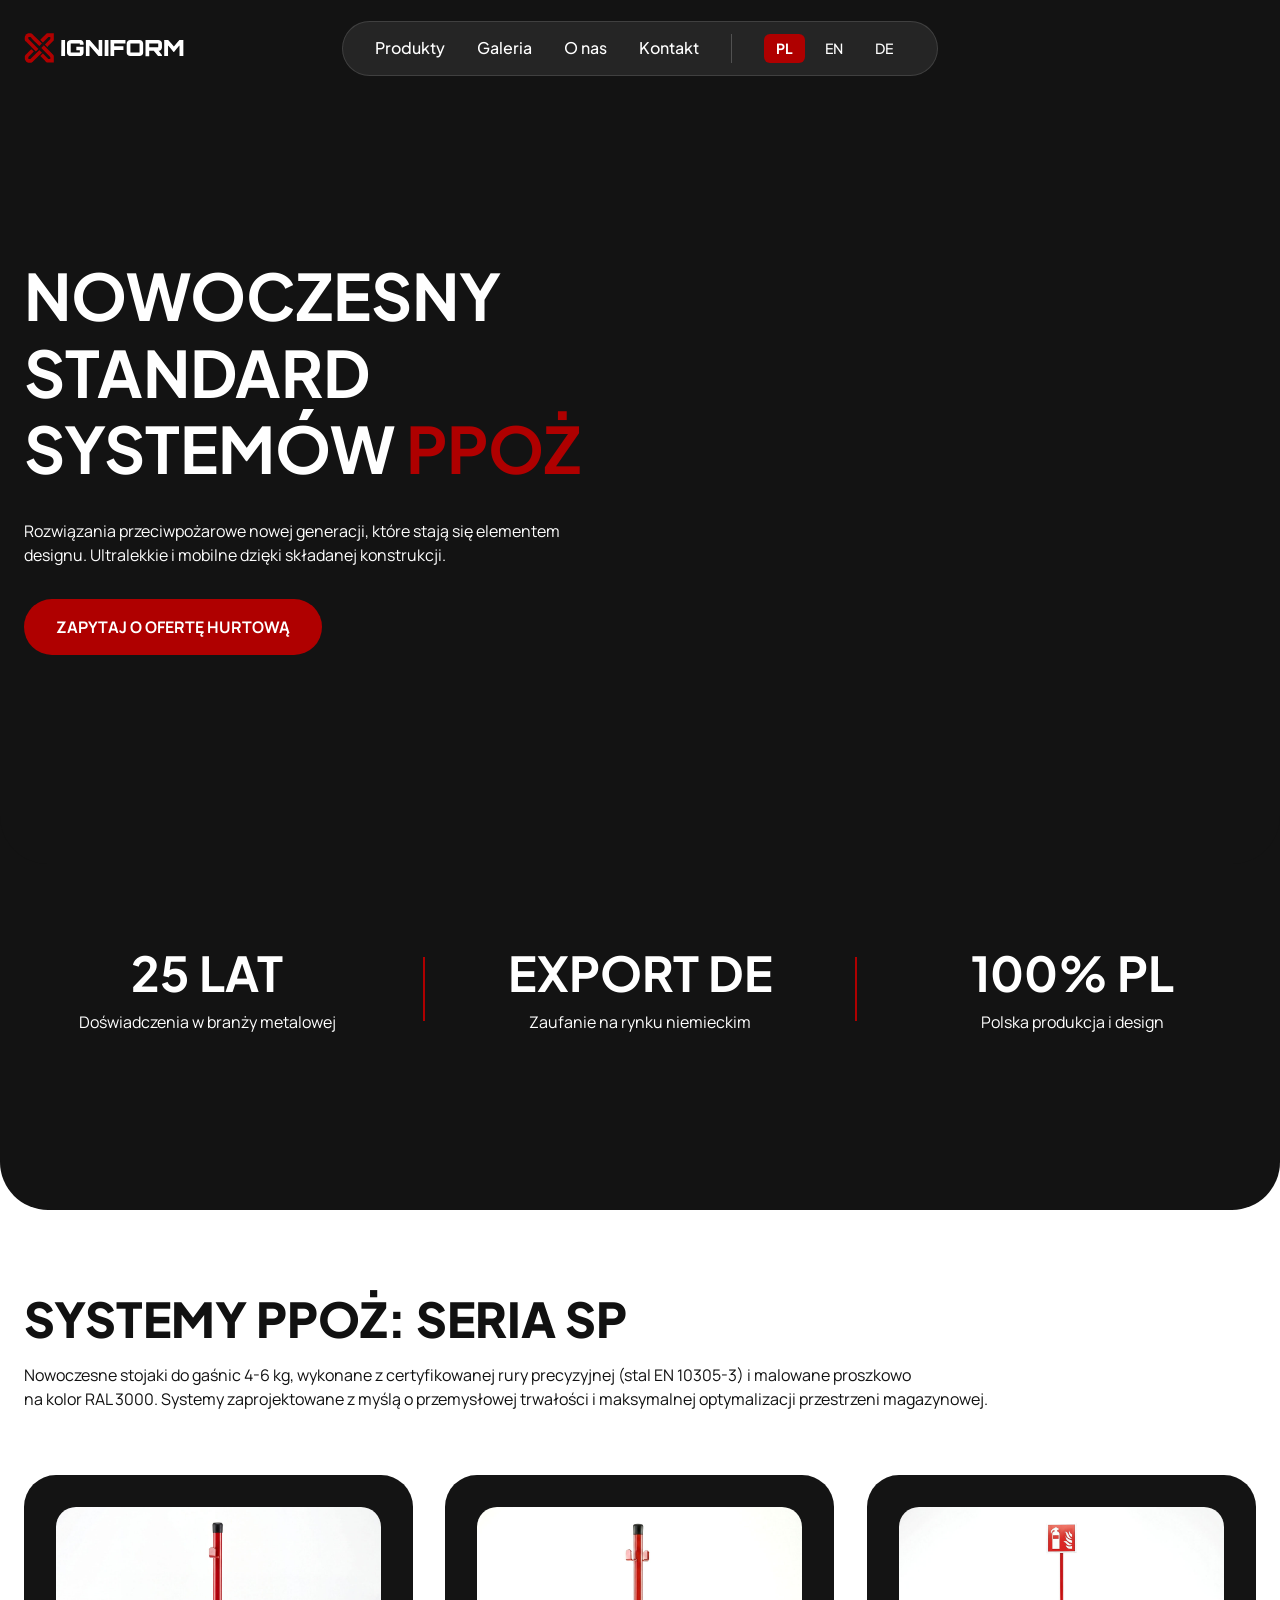
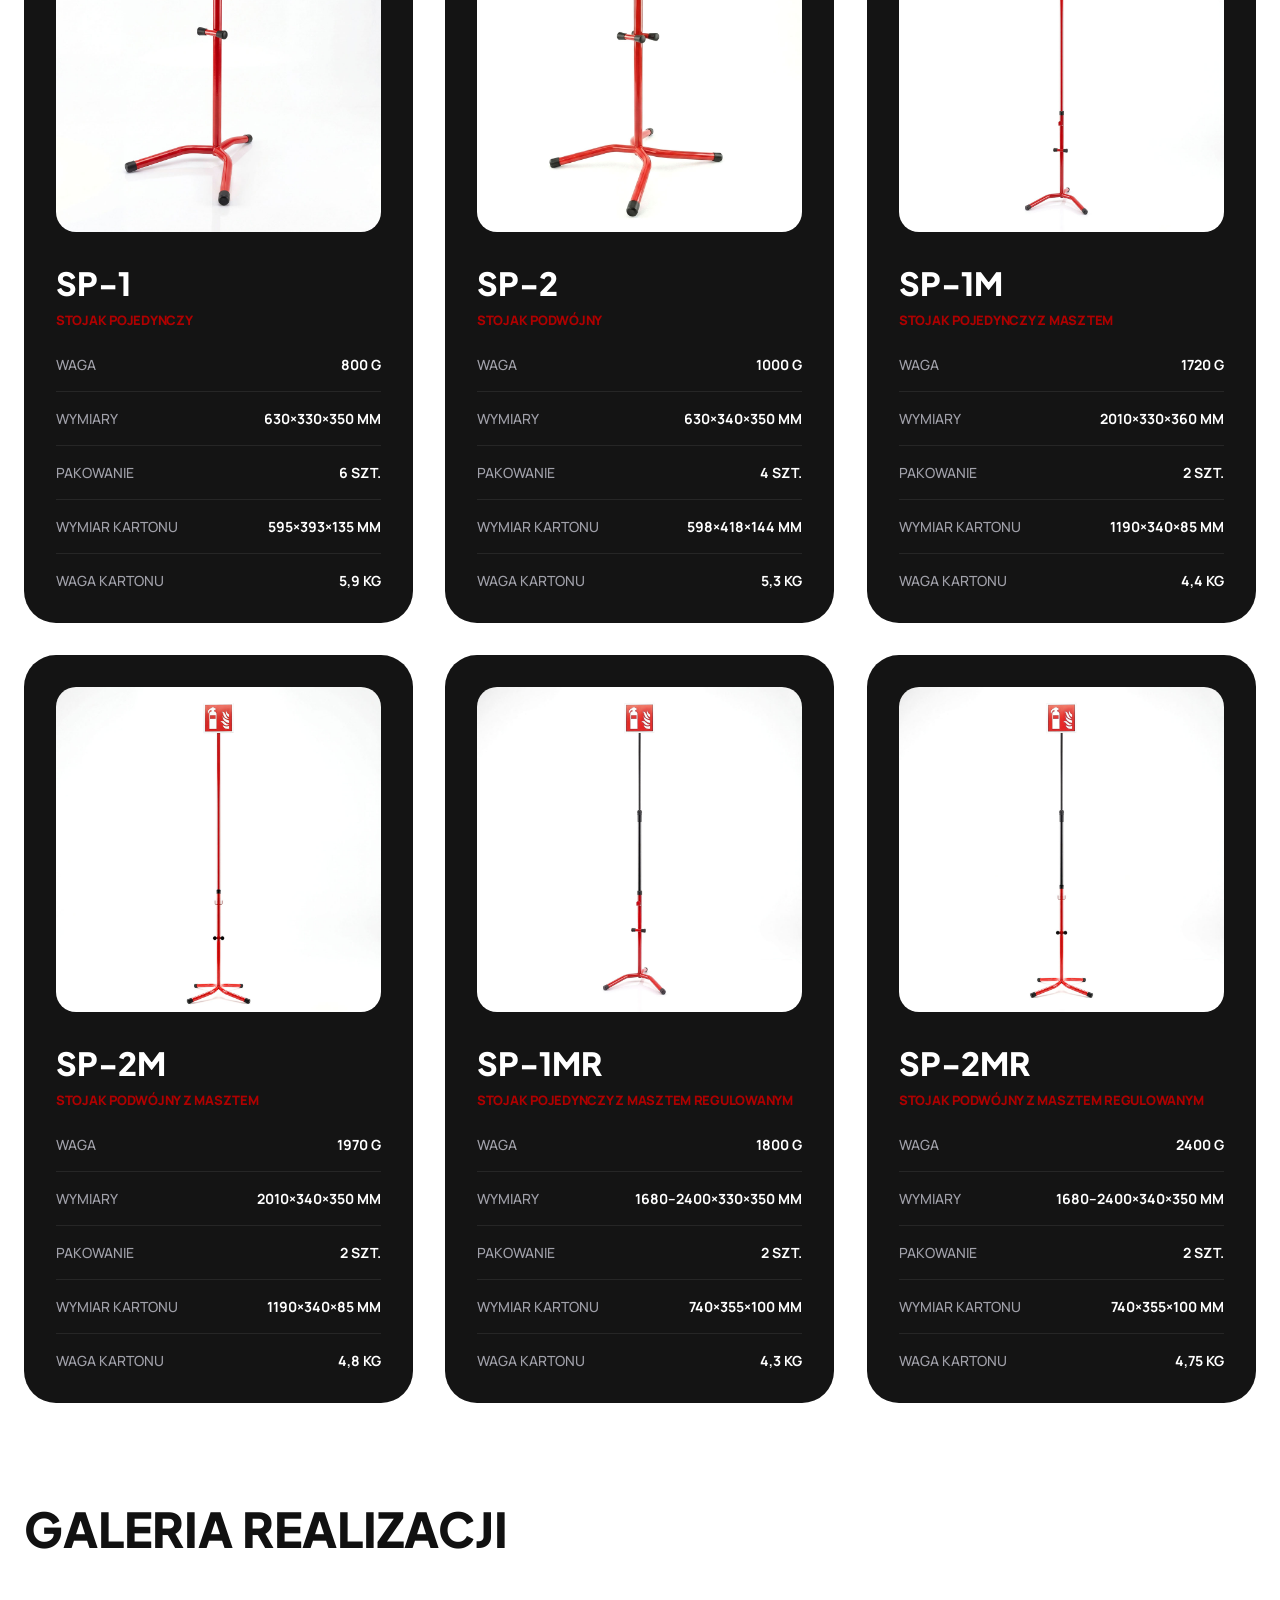
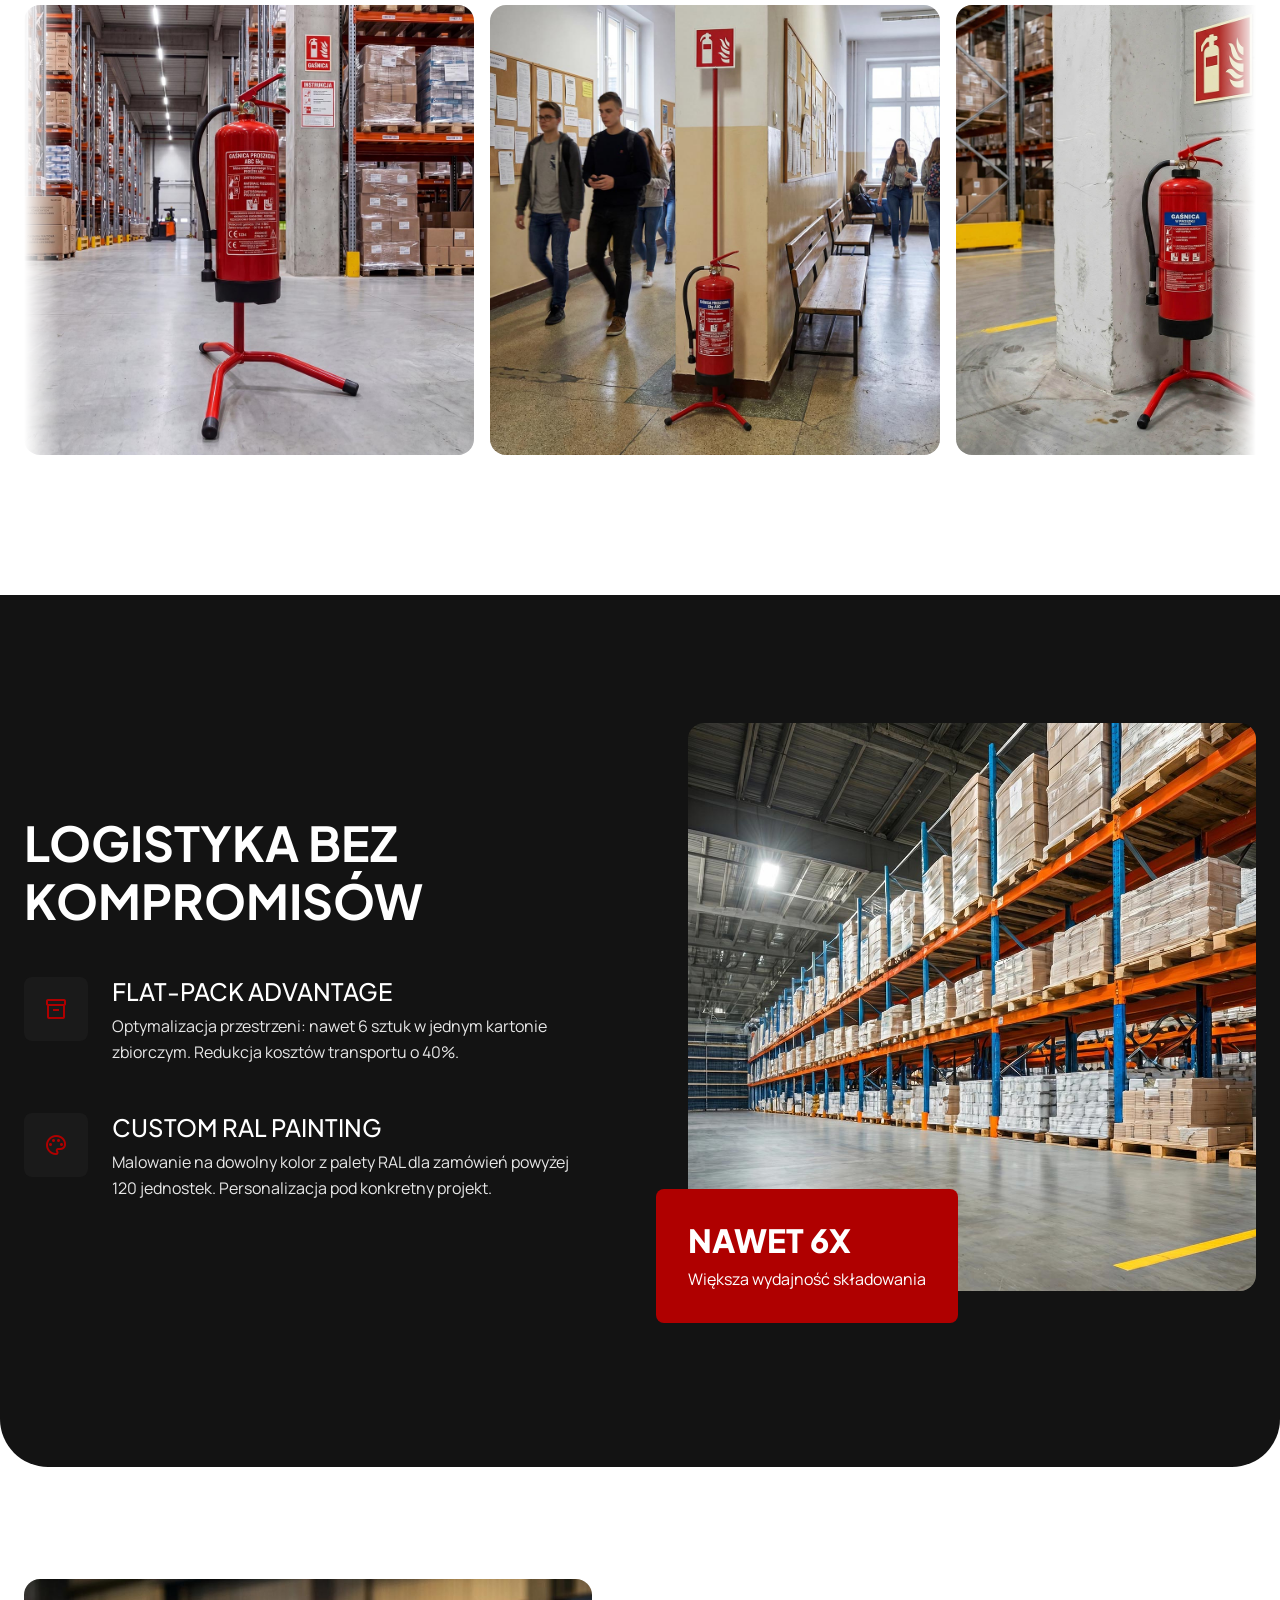
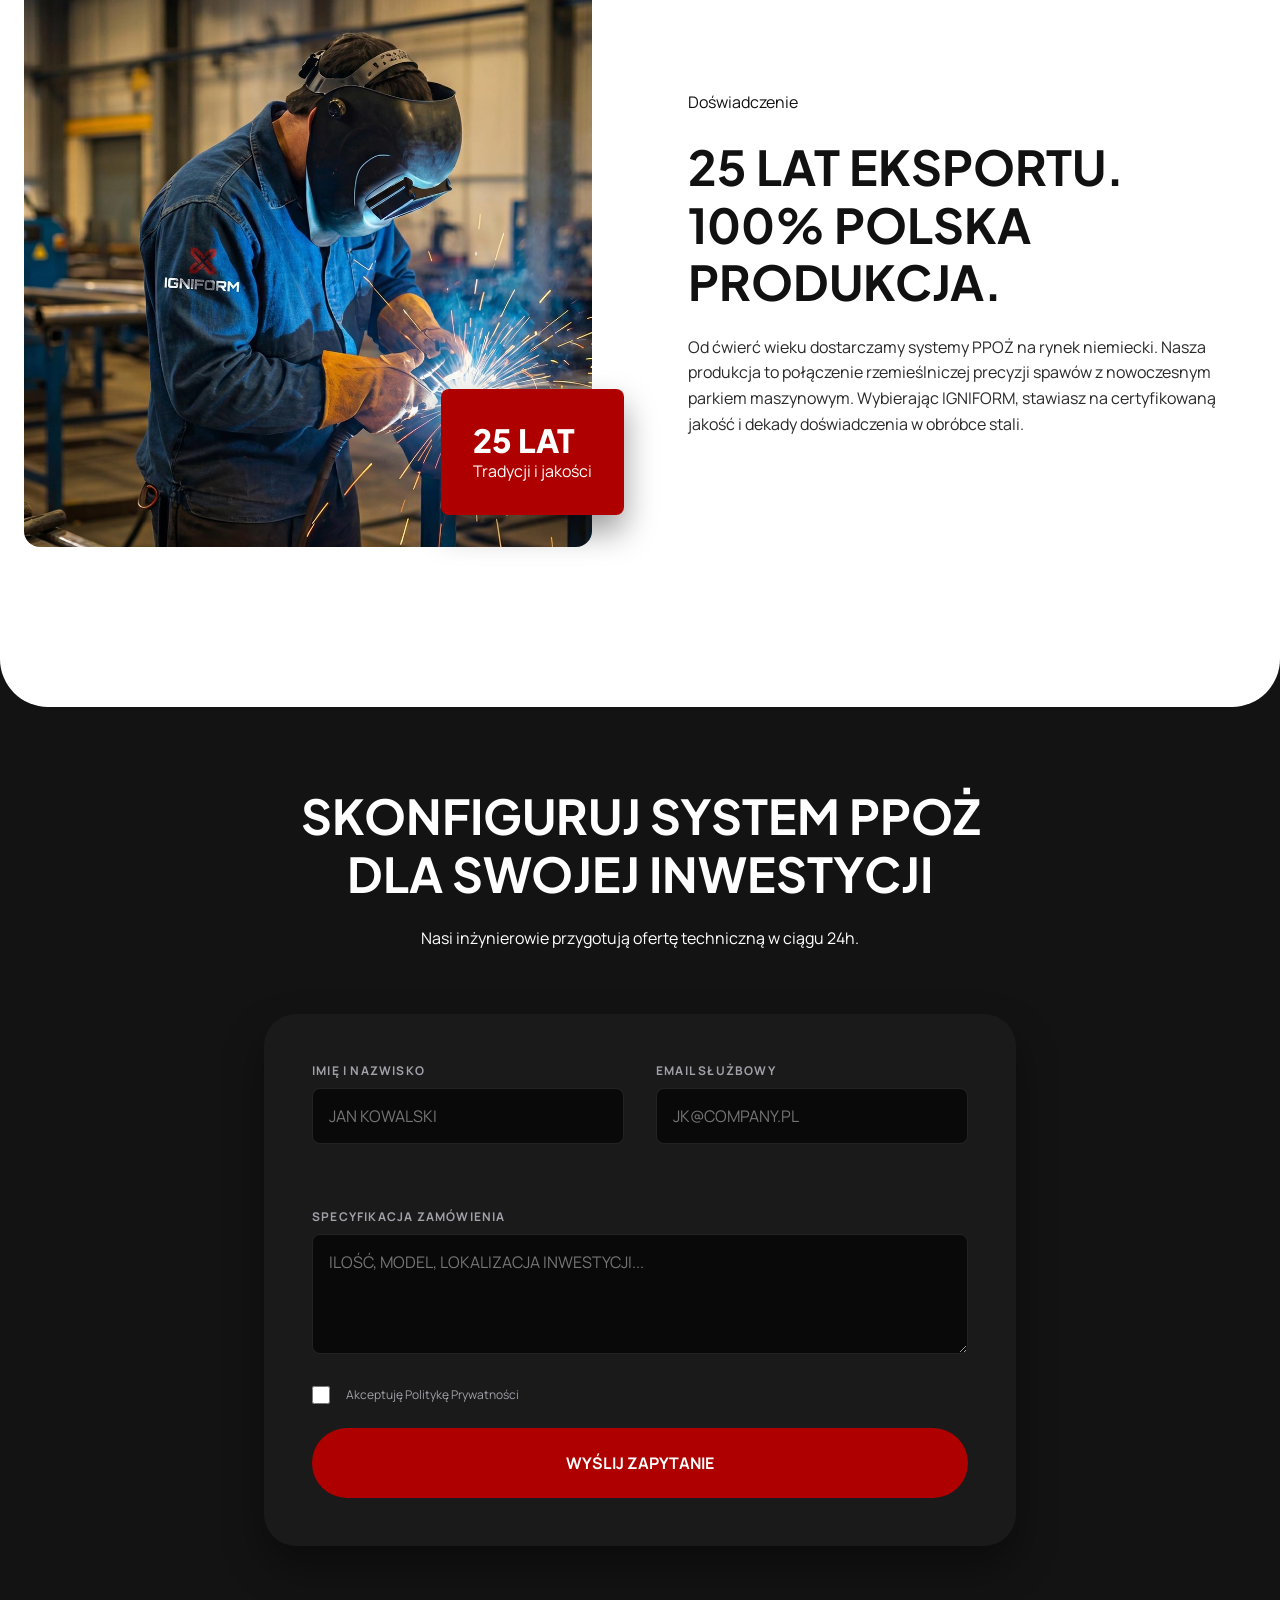
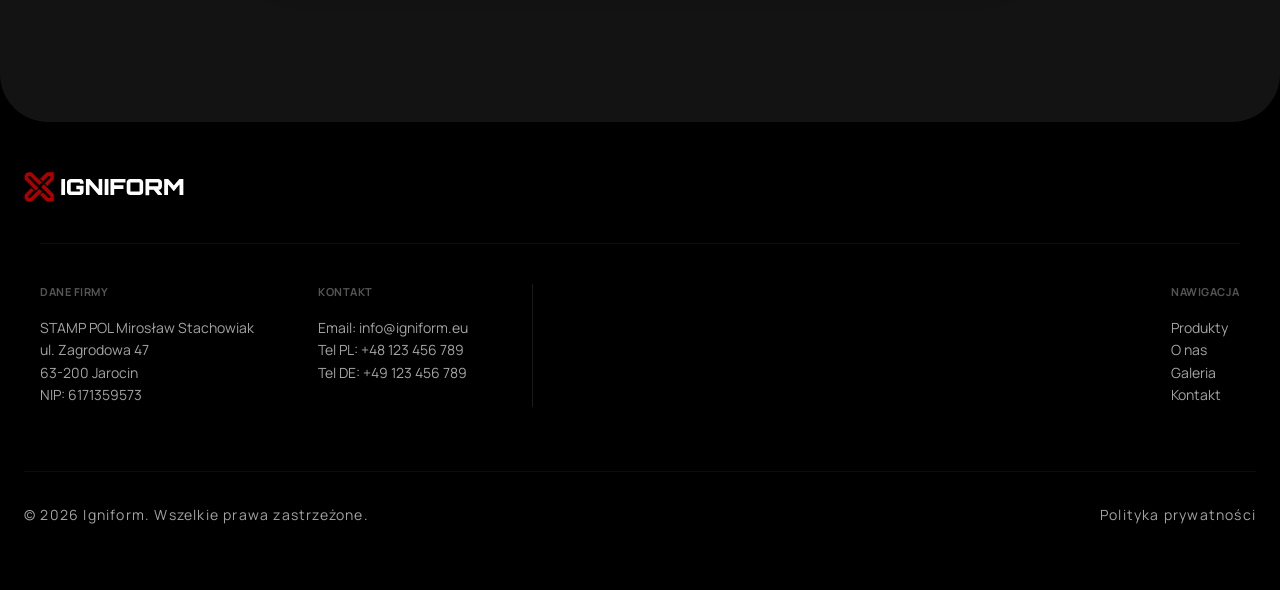
==== commit c606969a: "Add files via upload" ====
--- a/index.html
+++ b/index.html
@@ -14,19 +14,6 @@
     <link href="https://fonts.googleapis.com/css2?family=Manrope:wght@400;500;700&family=Plus+Jakarta+Sans:wght@400;500;700;800&display=swap" rel="stylesheet">
     <link rel="stylesheet" href="https://fonts.googleapis.com/css2?family=Material+Symbols+Outlined:opsz,wght,FILL,GRAD@20..48,100..700,0..1,-50..200" />
     <link rel="stylesheet" href="style.css">
-    <script>
-        (function() {
-            if (window.location.search.indexOf('lang=pl') === -1) {
-                var userLang = navigator.language || navigator.userLanguage;
-                userLang = userLang.toLowerCase();
-                if (userLang.startsWith('de')) {
-                    window.location.replace('de.html');
-                } else if (!userLang.startsWith('pl')) {
-                    window.location.replace('en.html');
-                }
-            }
-        })();
-    </script>
     <link rel="icon" type="image/png" href="favicon.png">
 </head>
 <body class="overflow-x-hidden w-full">
@@ -412,6 +399,7 @@
                 <form action="https://api.web3forms.com/submit" method="POST">
                     <input type="hidden" name="access_key" value="23d0ab3e-0a9f-4fbc-91ae-fa395eefc0c0">
                     <input type="hidden" name="subject" value="Nowe zapytanie z Igniform (Wersja PL)">
+                    <input type="hidden" name="redirect" value="https://igniform.eu/sukces.html">
                     <div class="form-grid">
                         <div class="form-group">
                             <label class="form-label">Imię i Nazwisko</label>
--- a/style.css
+++ b/style.css
@@ -1124,3 +1124,38 @@
   font-family: 'Manrope', sans-serif;
   line-height: 1.5;
 }
+
+/* Mobile Responsiveness Fixes */
+@media (max-width: 768px) {
+  .hero-content h1 {
+    font-size: 2.2rem !important;
+    word-wrap: break-word !important;
+    word-break: break-word !important;
+    hyphens: auto !important;
+  }
+
+  h1 {
+    font-size: clamp(1.8rem, 7vw, 2.2rem) !important;
+  }
+
+  h1, h2, h3, h4, h5, h6, .marquee-header, .contact-header h2, .products-header-content h2, .features-content h2, .experience-content h2 {
+    overflow-wrap: break-word !important;
+    word-wrap: break-word !important;
+    word-break: break-word !important;
+    -webkit-hyphens: auto !important;
+    hyphens: auto !important;
+  }
+  
+  h2 {
+    font-size: max(1.8rem, 6vw) !important;
+  }
+
+  .features-content h2, .experience-content h2, .marquee-header, .contact-header h2 {
+    font-size: clamp(1.8rem, 7vw, 2.2rem) !important;
+  }
+  
+  .hero-video-container {
+    max-width: 100vw;
+    overflow: hidden;
+  }
+}
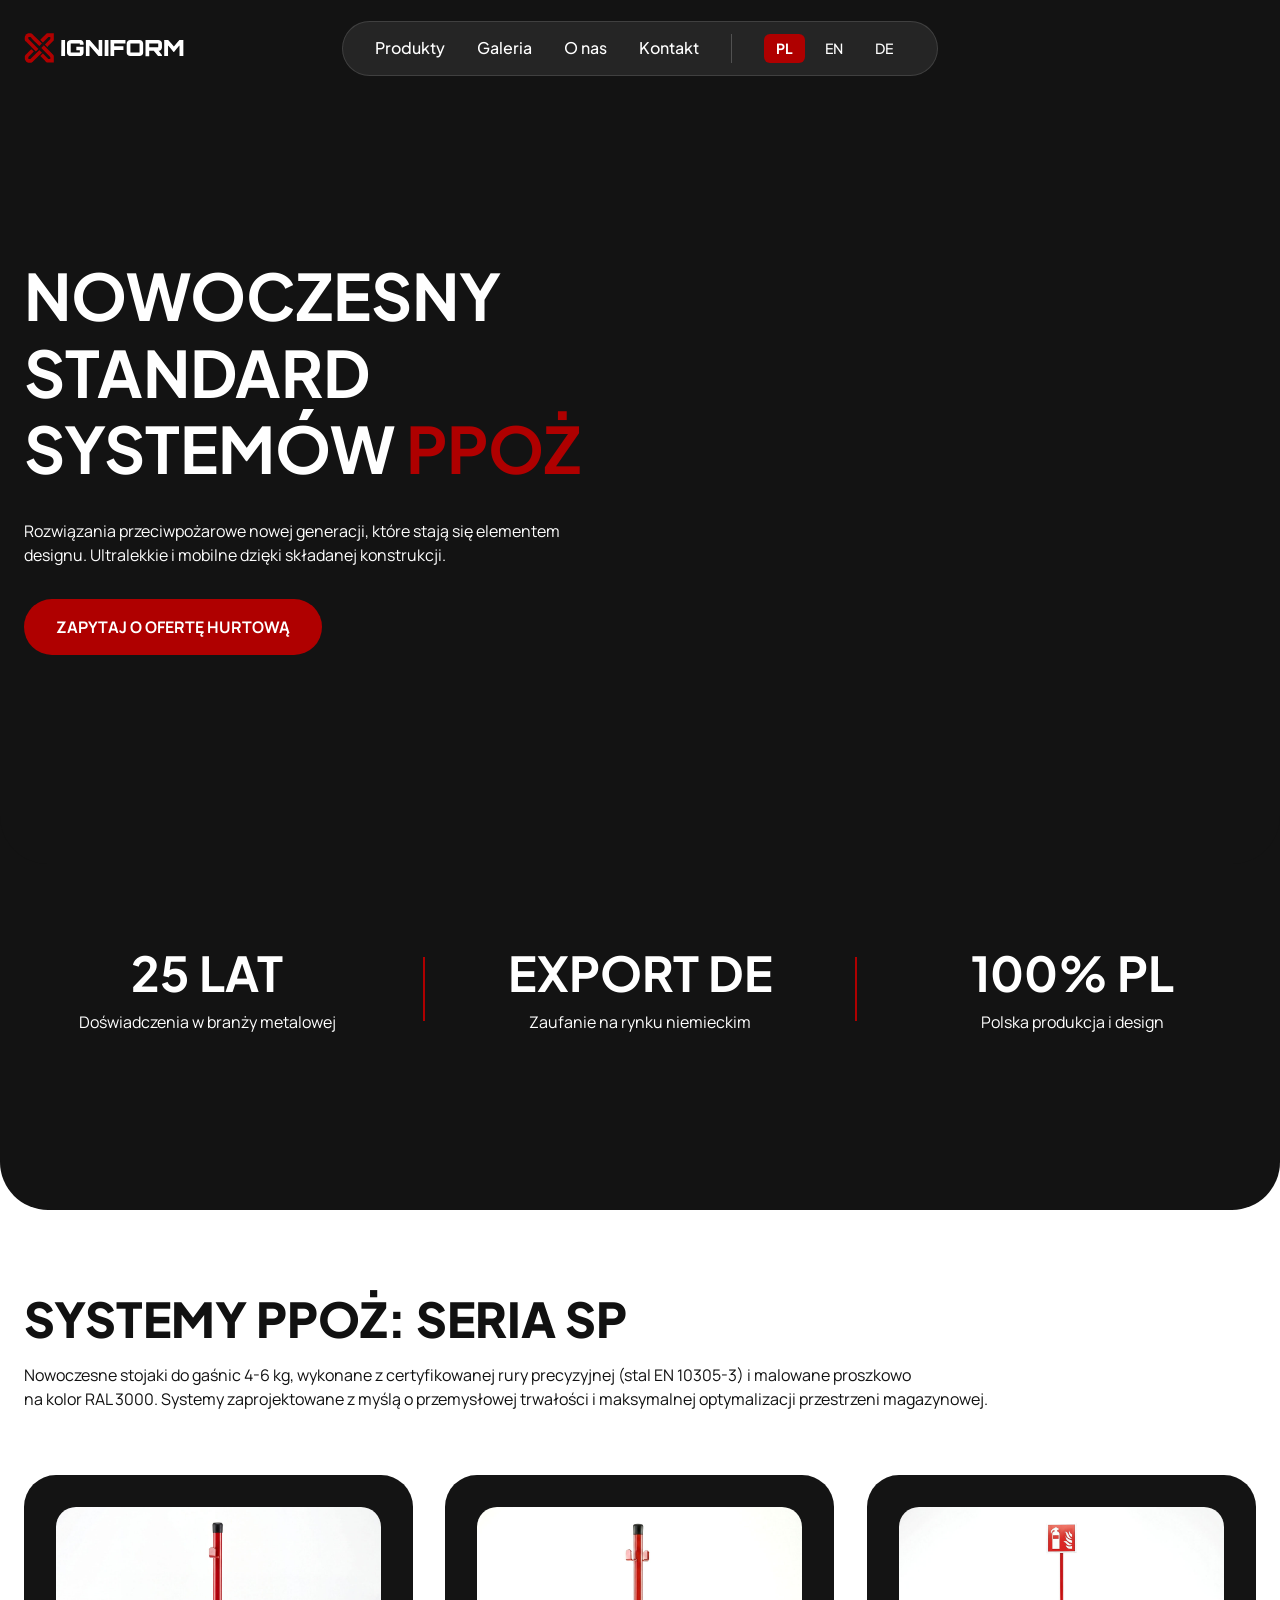
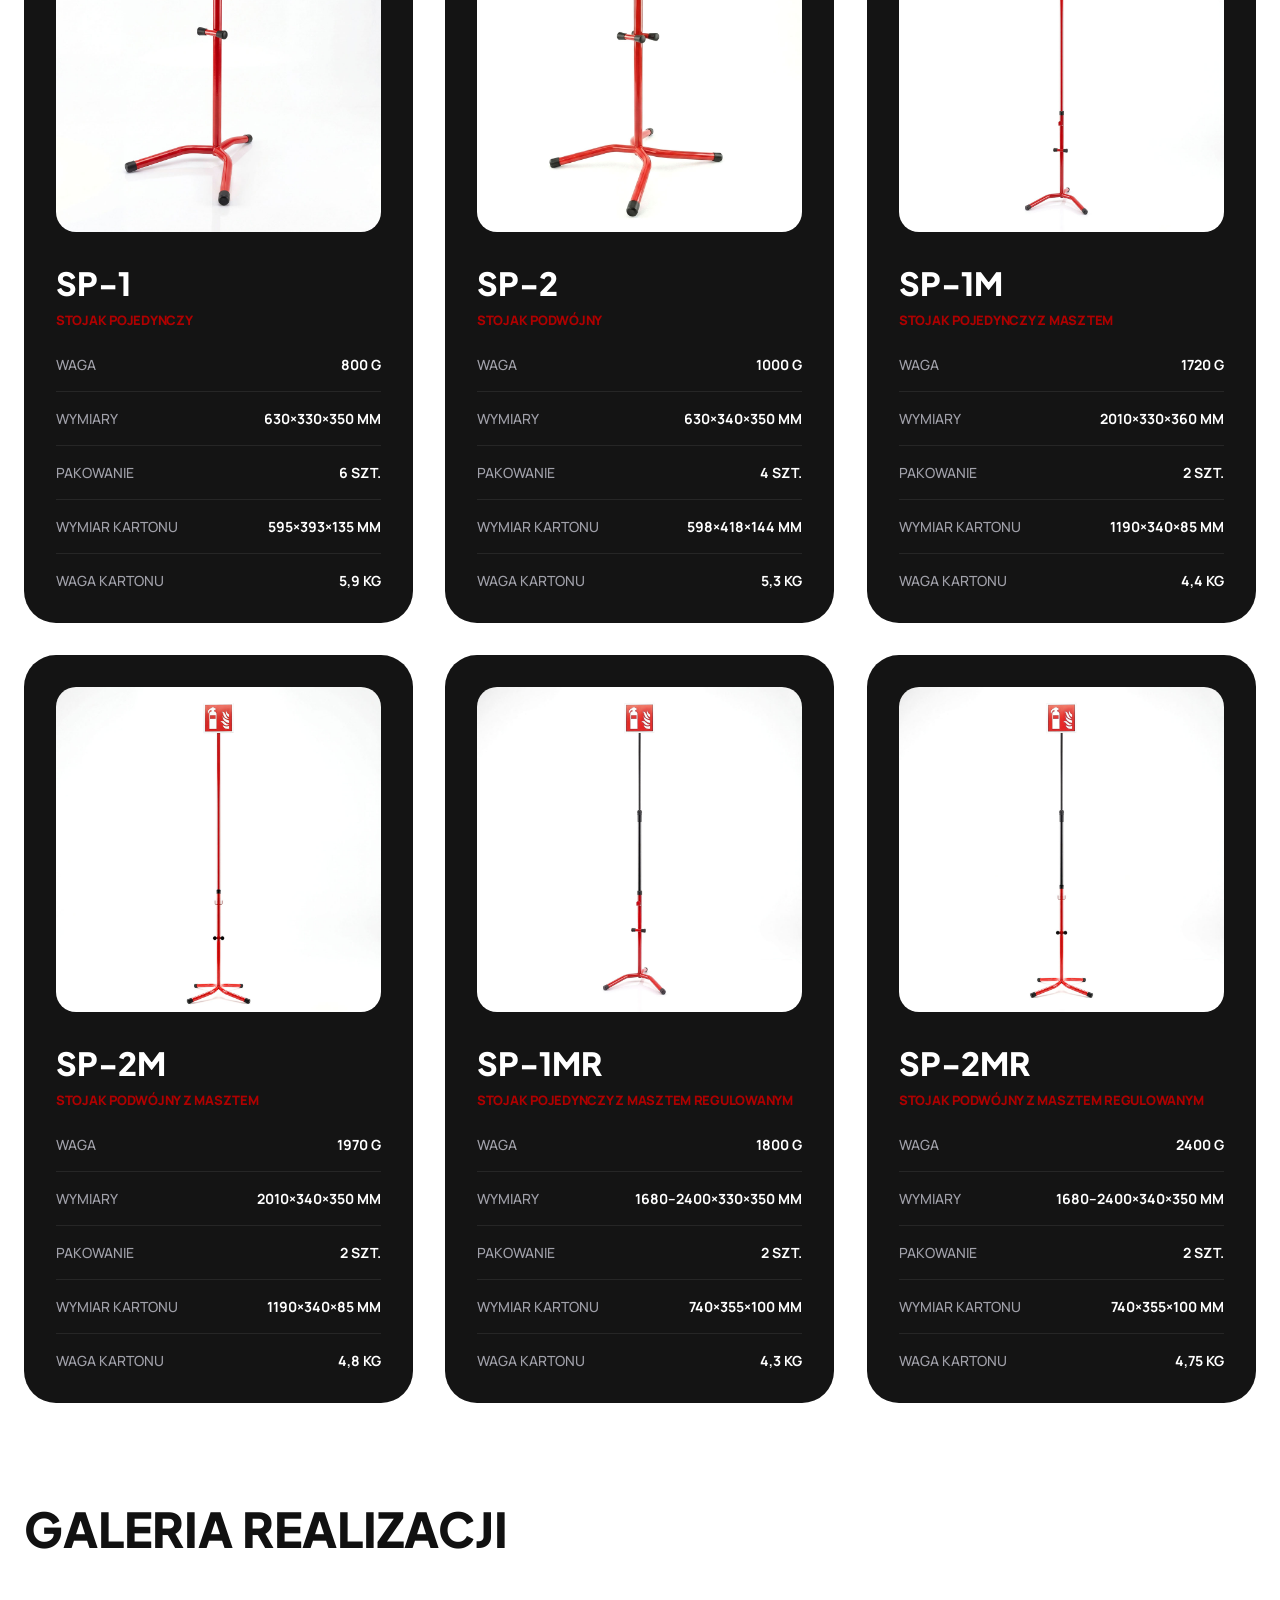
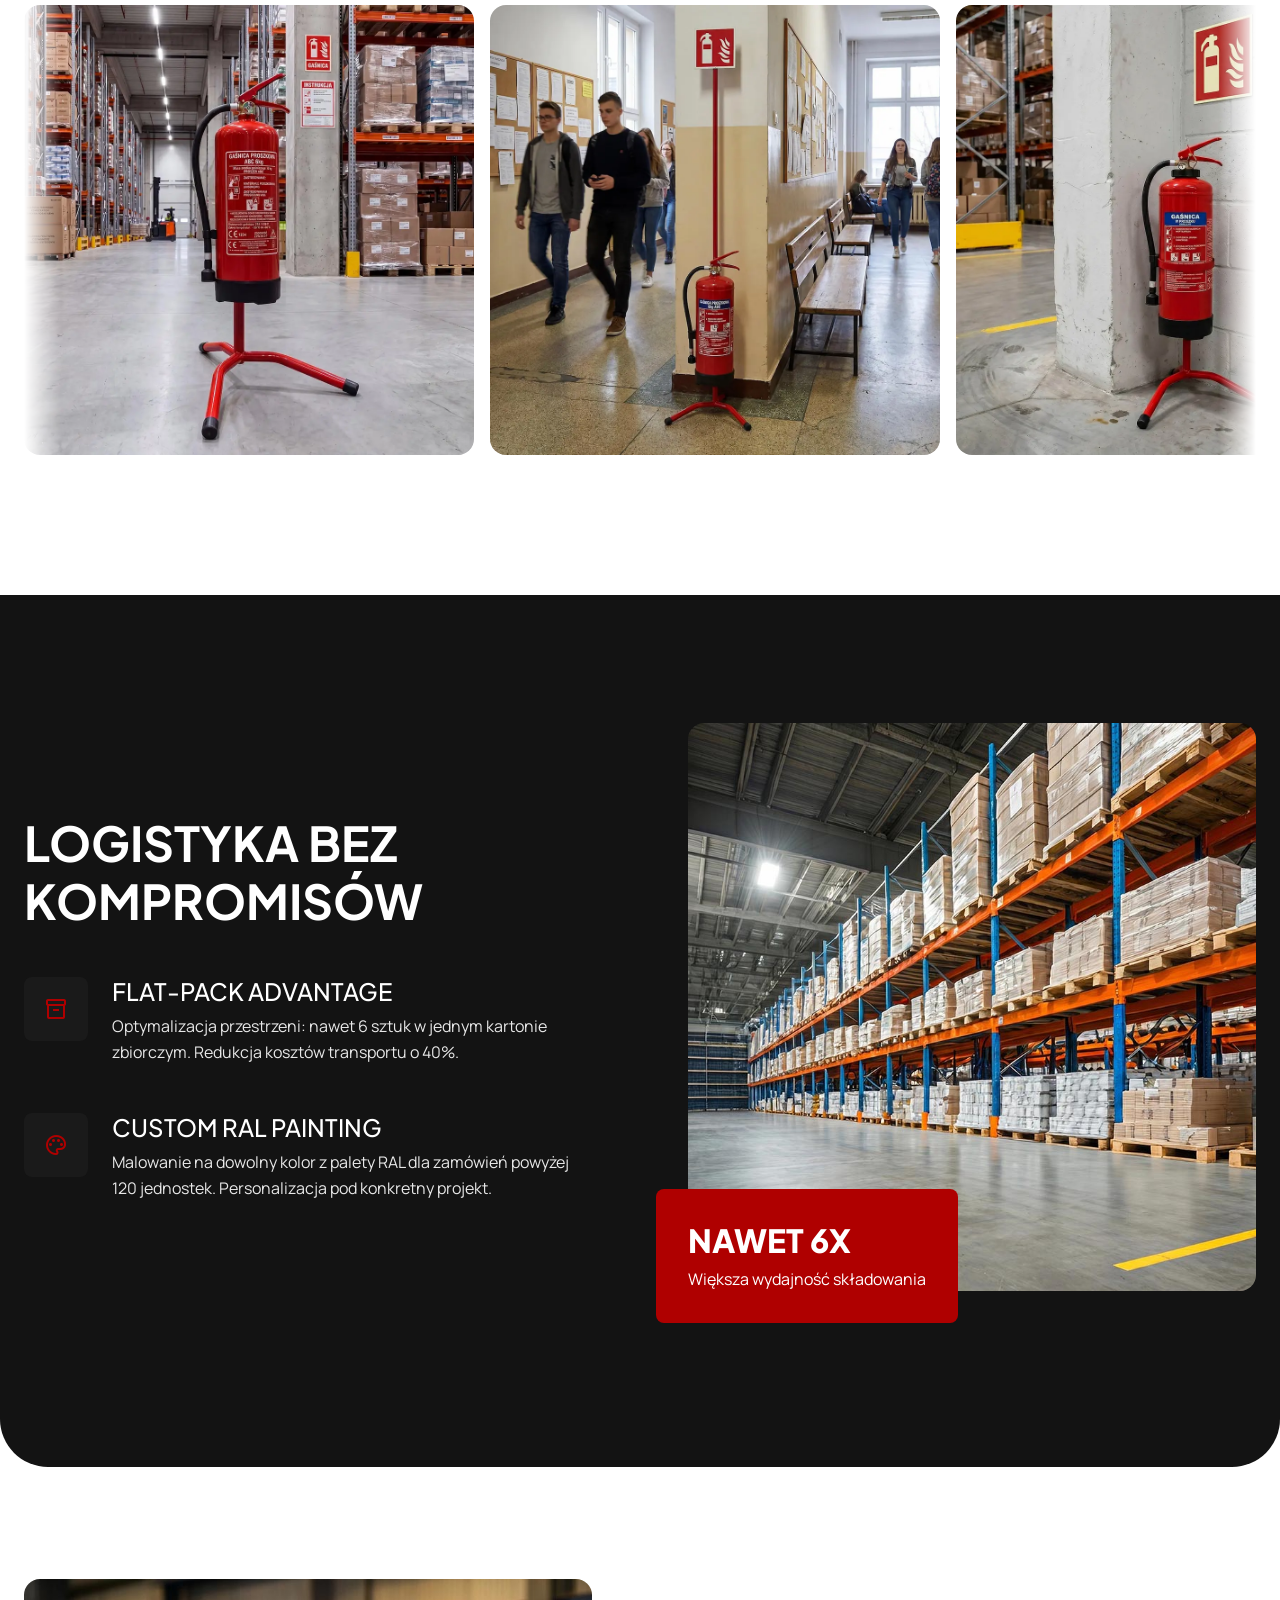
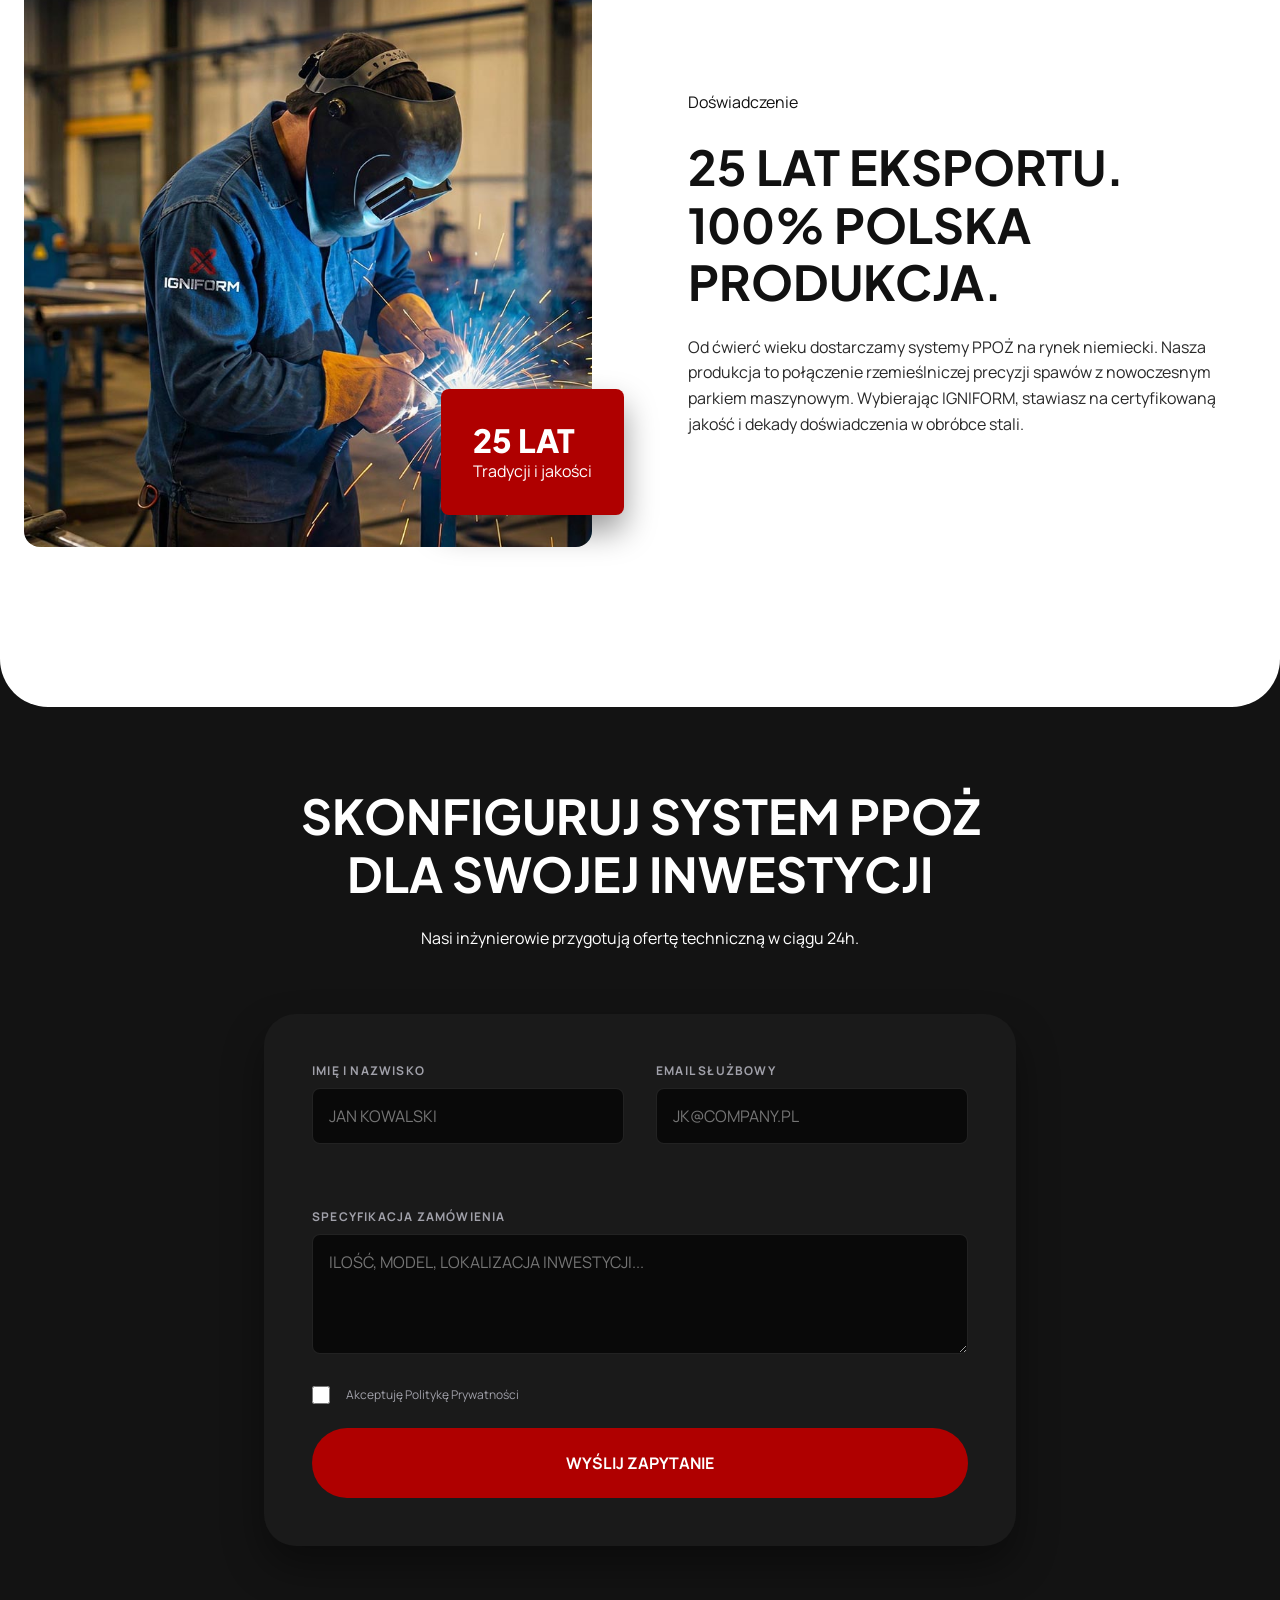
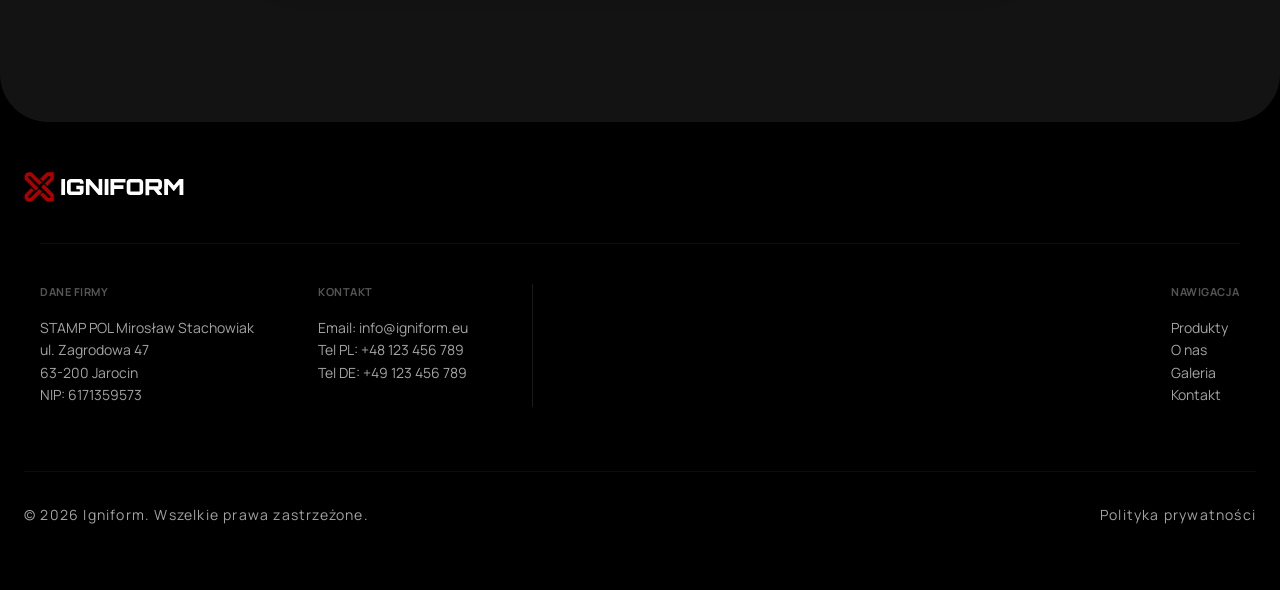
==== commit b33289dd: "Add files via upload" ====
--- a/index.html
+++ b/index.html
@@ -12,7 +12,7 @@
     <link rel="preconnect" href="https://fonts.googleapis.com">
     <link rel="preconnect" href="https://fonts.gstatic.com" crossorigin>
     <link href="https://fonts.googleapis.com/css2?family=Manrope:wght@400;500;700&family=Plus+Jakarta+Sans:wght@400;500;700;800&display=swap" rel="stylesheet">
-    <link rel="stylesheet" href="https://fonts.googleapis.com/css2?family=Material+Symbols+Outlined:opsz,wght,FILL,GRAD@20..48,100..700,0..1,-50..200" />
+    <link rel="stylesheet" href="https://fonts.googleapis.com/css2?family=Material+Symbols+Outlined&display=swap" />
     <link rel="stylesheet" href="style.css">
     <link rel="icon" type="image/png" href="favicon.png">
 </head>
@@ -308,31 +308,31 @@
             <div class="marquee-viewport" style="overflow: visible; padding: 40px 0 60px 0; margin: -40px 0; -webkit-mask-image: linear-gradient(to right, transparent, black 3%, black 97%, transparent); mask-image: linear-gradient(to right, transparent, black 3%, black 97%, transparent);">
                 <div class="marquee-track">
                     <!-- Image Set 1 -->
-                    <div class="gallery-trigger marquee-item" data-gallery="assets/marquee/m1.jpg, assets/marquee/m2.jpg, assets/marquee/m3.jpg, assets/marquee/m4.jpg, assets/marquee/m5.jpg, assets/marquee/m6.jpg, assets/marquee/m7.jpg, assets/marquee/m8.jpg, assets/marquee/m9.jpg, assets/marquee/m10.jpg, assets/marquee/m11.jpg, assets/marquee/m12.jpg"><img src="assets/marquee/m1.jpg" alt="Detale 1"></div>
-                    <div class="gallery-trigger marquee-item" data-gallery="assets/marquee/m1.jpg, assets/marquee/m2.jpg, assets/marquee/m3.jpg, assets/marquee/m4.jpg, assets/marquee/m5.jpg, assets/marquee/m6.jpg, assets/marquee/m7.jpg, assets/marquee/m8.jpg, assets/marquee/m9.jpg, assets/marquee/m10.jpg, assets/marquee/m11.jpg, assets/marquee/m12.jpg"><img src="assets/marquee/m2.jpg" alt="Detale 2"></div>
-                    <div class="gallery-trigger marquee-item" data-gallery="assets/marquee/m1.jpg, assets/marquee/m2.jpg, assets/marquee/m3.jpg, assets/marquee/m4.jpg, assets/marquee/m5.jpg, assets/marquee/m6.jpg, assets/marquee/m7.jpg, assets/marquee/m8.jpg, assets/marquee/m9.jpg, assets/marquee/m10.jpg, assets/marquee/m11.jpg, assets/marquee/m12.jpg"><img src="assets/marquee/m3.jpg" alt="Detale 3"></div>
-                    <div class="gallery-trigger marquee-item" data-gallery="assets/marquee/m1.jpg, assets/marquee/m2.jpg, assets/marquee/m3.jpg, assets/marquee/m4.jpg, assets/marquee/m5.jpg, assets/marquee/m6.jpg, assets/marquee/m7.jpg, assets/marquee/m8.jpg, assets/marquee/m9.jpg, assets/marquee/m10.jpg, assets/marquee/m11.jpg, assets/marquee/m12.jpg"><img src="assets/marquee/m4.jpg" alt="Detale 4"></div>
-                    <div class="gallery-trigger marquee-item" data-gallery="assets/marquee/m1.jpg, assets/marquee/m2.jpg, assets/marquee/m3.jpg, assets/marquee/m4.jpg, assets/marquee/m5.jpg, assets/marquee/m6.jpg, assets/marquee/m7.jpg, assets/marquee/m8.jpg, assets/marquee/m9.jpg, assets/marquee/m10.jpg, assets/marquee/m11.jpg, assets/marquee/m12.jpg"><img src="assets/marquee/m5.jpg" alt="Detale 5"></div>
-                    <div class="gallery-trigger marquee-item" data-gallery="assets/marquee/m1.jpg, assets/marquee/m2.jpg, assets/marquee/m3.jpg, assets/marquee/m4.jpg, assets/marquee/m5.jpg, assets/marquee/m6.jpg, assets/marquee/m7.jpg, assets/marquee/m8.jpg, assets/marquee/m9.jpg, assets/marquee/m10.jpg, assets/marquee/m11.jpg, assets/marquee/m12.jpg"><img src="assets/marquee/m6.jpg" alt="Detale 6"></div>
-                    <div class="gallery-trigger marquee-item" data-gallery="assets/marquee/m1.jpg, assets/marquee/m2.jpg, assets/marquee/m3.jpg, assets/marquee/m4.jpg, assets/marquee/m5.jpg, assets/marquee/m6.jpg, assets/marquee/m7.jpg, assets/marquee/m8.jpg, assets/marquee/m9.jpg, assets/marquee/m10.jpg, assets/marquee/m11.jpg, assets/marquee/m12.jpg"><img src="assets/marquee/m7.jpg" alt="Detale 7"></div>
-                    <div class="gallery-trigger marquee-item" data-gallery="assets/marquee/m1.jpg, assets/marquee/m2.jpg, assets/marquee/m3.jpg, assets/marquee/m4.jpg, assets/marquee/m5.jpg, assets/marquee/m6.jpg, assets/marquee/m7.jpg, assets/marquee/m8.jpg, assets/marquee/m9.jpg, assets/marquee/m10.jpg, assets/marquee/m11.jpg, assets/marquee/m12.jpg"><img src="assets/marquee/m8.jpg" alt="Detale 8"></div>
-                    <div class="gallery-trigger marquee-item" data-gallery="assets/marquee/m1.jpg, assets/marquee/m2.jpg, assets/marquee/m3.jpg, assets/marquee/m4.jpg, assets/marquee/m5.jpg, assets/marquee/m6.jpg, assets/marquee/m7.jpg, assets/marquee/m8.jpg, assets/marquee/m9.jpg, assets/marquee/m10.jpg, assets/marquee/m11.jpg, assets/marquee/m12.jpg"><img src="assets/marquee/m9.jpg" alt="Detale 9"></div>
-                    <div class="gallery-trigger marquee-item" data-gallery="assets/marquee/m1.jpg, assets/marquee/m2.jpg, assets/marquee/m3.jpg, assets/marquee/m4.jpg, assets/marquee/m5.jpg, assets/marquee/m6.jpg, assets/marquee/m7.jpg, assets/marquee/m8.jpg, assets/marquee/m9.jpg, assets/marquee/m10.jpg, assets/marquee/m11.jpg, assets/marquee/m12.jpg"><img src="assets/marquee/m10.jpg" alt="Detale 10"></div>
-                    <div class="gallery-trigger marquee-item" data-gallery="assets/marquee/m1.jpg, assets/marquee/m2.jpg, assets/marquee/m3.jpg, assets/marquee/m4.jpg, assets/marquee/m5.jpg, assets/marquee/m6.jpg, assets/marquee/m7.jpg, assets/marquee/m8.jpg, assets/marquee/m9.jpg, assets/marquee/m10.jpg, assets/marquee/m11.jpg, assets/marquee/m12.jpg"><img src="assets/marquee/m11.jpg" alt="Detale 11"></div>
-                    <div class="gallery-trigger marquee-item" data-gallery="assets/marquee/m1.jpg, assets/marquee/m2.jpg, assets/marquee/m3.jpg, assets/marquee/m4.jpg, assets/marquee/m5.jpg, assets/marquee/m6.jpg, assets/marquee/m7.jpg, assets/marquee/m8.jpg, assets/marquee/m9.jpg, assets/marquee/m10.jpg, assets/marquee/m11.jpg, assets/marquee/m12.jpg"><img src="assets/marquee/m12.jpg" alt="Detale 12"></div>
+                    <div class="gallery-trigger marquee-item" data-gallery="assets/marquee/m1.webp, assets/marquee/m2.webp, assets/marquee/m3.webp, assets/marquee/m4.webp, assets/marquee/m5.webp, assets/marquee/m6.webp, assets/marquee/m7.webp, assets/marquee/m8.webp, assets/marquee/m9.webp, assets/marquee/m10.webp, assets/marquee/m11.webp, assets/marquee/m12.webp"><img src="assets/marquee/m1.webp" alt="Detale 1"></div>
+                    <div class="gallery-trigger marquee-item" data-gallery="assets/marquee/m1.webp, assets/marquee/m2.webp, assets/marquee/m3.webp, assets/marquee/m4.webp, assets/marquee/m5.webp, assets/marquee/m6.webp, assets/marquee/m7.webp, assets/marquee/m8.webp, assets/marquee/m9.webp, assets/marquee/m10.webp, assets/marquee/m11.webp, assets/marquee/m12.webp"><img src="assets/marquee/m2.webp" alt="Detale 2"></div>
+                    <div class="gallery-trigger marquee-item" data-gallery="assets/marquee/m1.webp, assets/marquee/m2.webp, assets/marquee/m3.webp, assets/marquee/m4.webp, assets/marquee/m5.webp, assets/marquee/m6.webp, assets/marquee/m7.webp, assets/marquee/m8.webp, assets/marquee/m9.webp, assets/marquee/m10.webp, assets/marquee/m11.webp, assets/marquee/m12.webp"><img src="assets/marquee/m3.webp" alt="Detale 3"></div>
+                    <div class="gallery-trigger marquee-item" data-gallery="assets/marquee/m1.webp, assets/marquee/m2.webp, assets/marquee/m3.webp, assets/marquee/m4.webp, assets/marquee/m5.webp, assets/marquee/m6.webp, assets/marquee/m7.webp, assets/marquee/m8.webp, assets/marquee/m9.webp, assets/marquee/m10.webp, assets/marquee/m11.webp, assets/marquee/m12.webp"><img src="assets/marquee/m4.webp" alt="Detale 4"></div>
+                    <div class="gallery-trigger marquee-item" data-gallery="assets/marquee/m1.webp, assets/marquee/m2.webp, assets/marquee/m3.webp, assets/marquee/m4.webp, assets/marquee/m5.webp, assets/marquee/m6.webp, assets/marquee/m7.webp, assets/marquee/m8.webp, assets/marquee/m9.webp, assets/marquee/m10.webp, assets/marquee/m11.webp, assets/marquee/m12.webp"><img src="assets/marquee/m5.webp" alt="Detale 5"></div>
+                    <div class="gallery-trigger marquee-item" data-gallery="assets/marquee/m1.webp, assets/marquee/m2.webp, assets/marquee/m3.webp, assets/marquee/m4.webp, assets/marquee/m5.webp, assets/marquee/m6.webp, assets/marquee/m7.webp, assets/marquee/m8.webp, assets/marquee/m9.webp, assets/marquee/m10.webp, assets/marquee/m11.webp, assets/marquee/m12.webp"><img src="assets/marquee/m6.webp" alt="Detale 6"></div>
+                    <div class="gallery-trigger marquee-item" data-gallery="assets/marquee/m1.webp, assets/marquee/m2.webp, assets/marquee/m3.webp, assets/marquee/m4.webp, assets/marquee/m5.webp, assets/marquee/m6.webp, assets/marquee/m7.webp, assets/marquee/m8.webp, assets/marquee/m9.webp, assets/marquee/m10.webp, assets/marquee/m11.webp, assets/marquee/m12.webp"><img src="assets/marquee/m7.webp" alt="Detale 7"></div>
+                    <div class="gallery-trigger marquee-item" data-gallery="assets/marquee/m1.webp, assets/marquee/m2.webp, assets/marquee/m3.webp, assets/marquee/m4.webp, assets/marquee/m5.webp, assets/marquee/m6.webp, assets/marquee/m7.webp, assets/marquee/m8.webp, assets/marquee/m9.webp, assets/marquee/m10.webp, assets/marquee/m11.webp, assets/marquee/m12.webp"><img src="assets/marquee/m8.webp" alt="Detale 8"></div>
+                    <div class="gallery-trigger marquee-item" data-gallery="assets/marquee/m1.webp, assets/marquee/m2.webp, assets/marquee/m3.webp, assets/marquee/m4.webp, assets/marquee/m5.webp, assets/marquee/m6.webp, assets/marquee/m7.webp, assets/marquee/m8.webp, assets/marquee/m9.webp, assets/marquee/m10.webp, assets/marquee/m11.webp, assets/marquee/m12.webp"><img src="assets/marquee/m9.webp" alt="Detale 9"></div>
+                    <div class="gallery-trigger marquee-item" data-gallery="assets/marquee/m1.webp, assets/marquee/m2.webp, assets/marquee/m3.webp, assets/marquee/m4.webp, assets/marquee/m5.webp, assets/marquee/m6.webp, assets/marquee/m7.webp, assets/marquee/m8.webp, assets/marquee/m9.webp, assets/marquee/m10.webp, assets/marquee/m11.webp, assets/marquee/m12.webp"><img src="assets/marquee/m10.webp" alt="Detale 10"></div>
+                    <div class="gallery-trigger marquee-item" data-gallery="assets/marquee/m1.webp, assets/marquee/m2.webp, assets/marquee/m3.webp, assets/marquee/m4.webp, assets/marquee/m5.webp, assets/marquee/m6.webp, assets/marquee/m7.webp, assets/marquee/m8.webp, assets/marquee/m9.webp, assets/marquee/m10.webp, assets/marquee/m11.webp, assets/marquee/m12.webp"><img src="assets/marquee/m11.webp" alt="Detale 11"></div>
+                    <div class="gallery-trigger marquee-item" data-gallery="assets/marquee/m1.webp, assets/marquee/m2.webp, assets/marquee/m3.webp, assets/marquee/m4.webp, assets/marquee/m5.webp, assets/marquee/m6.webp, assets/marquee/m7.webp, assets/marquee/m8.webp, assets/marquee/m9.webp, assets/marquee/m10.webp, assets/marquee/m11.webp, assets/marquee/m12.webp"><img src="assets/marquee/m12.webp" alt="Detale 12"></div>
                     <!-- Image Set 2 (for seamless loop) -->
-                    <div class="gallery-trigger marquee-item" data-gallery="assets/marquee/m1.jpg, assets/marquee/m2.jpg, assets/marquee/m3.jpg, assets/marquee/m4.jpg, assets/marquee/m5.jpg, assets/marquee/m6.jpg, assets/marquee/m7.jpg, assets/marquee/m8.jpg, assets/marquee/m9.jpg, assets/marquee/m10.jpg, assets/marquee/m11.jpg, assets/marquee/m12.jpg"><img src="assets/marquee/m1.jpg" alt="Detale 1"></div>
-                    <div class="gallery-trigger marquee-item" data-gallery="assets/marquee/m1.jpg, assets/marquee/m2.jpg, assets/marquee/m3.jpg, assets/marquee/m4.jpg, assets/marquee/m5.jpg, assets/marquee/m6.jpg, assets/marquee/m7.jpg, assets/marquee/m8.jpg, assets/marquee/m9.jpg, assets/marquee/m10.jpg, assets/marquee/m11.jpg, assets/marquee/m12.jpg"><img src="assets/marquee/m2.jpg" alt="Detale 2"></div>
-                    <div class="gallery-trigger marquee-item" data-gallery="assets/marquee/m1.jpg, assets/marquee/m2.jpg, assets/marquee/m3.jpg, assets/marquee/m4.jpg, assets/marquee/m5.jpg, assets/marquee/m6.jpg, assets/marquee/m7.jpg, assets/marquee/m8.jpg, assets/marquee/m9.jpg, assets/marquee/m10.jpg, assets/marquee/m11.jpg, assets/marquee/m12.jpg"><img src="assets/marquee/m3.jpg" alt="Detale 3"></div>
-                    <div class="gallery-trigger marquee-item" data-gallery="assets/marquee/m1.jpg, assets/marquee/m2.jpg, assets/marquee/m3.jpg, assets/marquee/m4.jpg, assets/marquee/m5.jpg, assets/marquee/m6.jpg, assets/marquee/m7.jpg, assets/marquee/m8.jpg, assets/marquee/m9.jpg, assets/marquee/m10.jpg, assets/marquee/m11.jpg, assets/marquee/m12.jpg"><img src="assets/marquee/m4.jpg" alt="Detale 4"></div>
-                    <div class="gallery-trigger marquee-item" data-gallery="assets/marquee/m1.jpg, assets/marquee/m2.jpg, assets/marquee/m3.jpg, assets/marquee/m4.jpg, assets/marquee/m5.jpg, assets/marquee/m6.jpg, assets/marquee/m7.jpg, assets/marquee/m8.jpg, assets/marquee/m9.jpg, assets/marquee/m10.jpg, assets/marquee/m11.jpg, assets/marquee/m12.jpg"><img src="assets/marquee/m5.jpg" alt="Detale 5"></div>
-                    <div class="gallery-trigger marquee-item" data-gallery="assets/marquee/m1.jpg, assets/marquee/m2.jpg, assets/marquee/m3.jpg, assets/marquee/m4.jpg, assets/marquee/m5.jpg, assets/marquee/m6.jpg, assets/marquee/m7.jpg, assets/marquee/m8.jpg, assets/marquee/m9.jpg, assets/marquee/m10.jpg, assets/marquee/m11.jpg, assets/marquee/m12.jpg"><img src="assets/marquee/m6.jpg" alt="Detale 6"></div>
-                    <div class="gallery-trigger marquee-item" data-gallery="assets/marquee/m1.jpg, assets/marquee/m2.jpg, assets/marquee/m3.jpg, assets/marquee/m4.jpg, assets/marquee/m5.jpg, assets/marquee/m6.jpg, assets/marquee/m7.jpg, assets/marquee/m8.jpg, assets/marquee/m9.jpg, assets/marquee/m10.jpg, assets/marquee/m11.jpg, assets/marquee/m12.jpg"><img src="assets/marquee/m7.jpg" alt="Detale 7"></div>
-                    <div class="gallery-trigger marquee-item" data-gallery="assets/marquee/m1.jpg, assets/marquee/m2.jpg, assets/marquee/m3.jpg, assets/marquee/m4.jpg, assets/marquee/m5.jpg, assets/marquee/m6.jpg, assets/marquee/m7.jpg, assets/marquee/m8.jpg, assets/marquee/m9.jpg, assets/marquee/m10.jpg, assets/marquee/m11.jpg, assets/marquee/m12.jpg"><img src="assets/marquee/m8.jpg" alt="Detale 8"></div>
-                    <div class="gallery-trigger marquee-item" data-gallery="assets/marquee/m1.jpg, assets/marquee/m2.jpg, assets/marquee/m3.jpg, assets/marquee/m4.jpg, assets/marquee/m5.jpg, assets/marquee/m6.jpg, assets/marquee/m7.jpg, assets/marquee/m8.jpg, assets/marquee/m9.jpg, assets/marquee/m10.jpg, assets/marquee/m11.jpg, assets/marquee/m12.jpg"><img src="assets/marquee/m9.jpg" alt="Detale 9"></div>
-                    <div class="gallery-trigger marquee-item" data-gallery="assets/marquee/m1.jpg, assets/marquee/m2.jpg, assets/marquee/m3.jpg, assets/marquee/m4.jpg, assets/marquee/m5.jpg, assets/marquee/m6.jpg, assets/marquee/m7.jpg, assets/marquee/m8.jpg, assets/marquee/m9.jpg, assets/marquee/m10.jpg, assets/marquee/m11.jpg, assets/marquee/m12.jpg"><img src="assets/marquee/m10.jpg" alt="Detale 10"></div>
-                    <div class="gallery-trigger marquee-item" data-gallery="assets/marquee/m1.jpg, assets/marquee/m2.jpg, assets/marquee/m3.jpg, assets/marquee/m4.jpg, assets/marquee/m5.jpg, assets/marquee/m6.jpg, assets/marquee/m7.jpg, assets/marquee/m8.jpg, assets/marquee/m9.jpg, assets/marquee/m10.jpg, assets/marquee/m11.jpg, assets/marquee/m12.jpg"><img src="assets/marquee/m11.jpg" alt="Detale 11"></div>
-                    <div class="gallery-trigger marquee-item" data-gallery="assets/marquee/m1.jpg, assets/marquee/m2.jpg, assets/marquee/m3.jpg, assets/marquee/m4.jpg, assets/marquee/m5.jpg, assets/marquee/m6.jpg, assets/marquee/m7.jpg, assets/marquee/m8.jpg, assets/marquee/m9.jpg, assets/marquee/m10.jpg, assets/marquee/m11.jpg, assets/marquee/m12.jpg"><img src="assets/marquee/m12.jpg" alt="Detale 12"></div>
+                    <div class="gallery-trigger marquee-item" data-gallery="assets/marquee/m1.webp, assets/marquee/m2.webp, assets/marquee/m3.webp, assets/marquee/m4.webp, assets/marquee/m5.webp, assets/marquee/m6.webp, assets/marquee/m7.webp, assets/marquee/m8.webp, assets/marquee/m9.webp, assets/marquee/m10.webp, assets/marquee/m11.webp, assets/marquee/m12.webp"><img src="assets/marquee/m1.webp" alt="Detale 1"></div>
+                    <div class="gallery-trigger marquee-item" data-gallery="assets/marquee/m1.webp, assets/marquee/m2.webp, assets/marquee/m3.webp, assets/marquee/m4.webp, assets/marquee/m5.webp, assets/marquee/m6.webp, assets/marquee/m7.webp, assets/marquee/m8.webp, assets/marquee/m9.webp, assets/marquee/m10.webp, assets/marquee/m11.webp, assets/marquee/m12.webp"><img src="assets/marquee/m2.webp" alt="Detale 2"></div>
+                    <div class="gallery-trigger marquee-item" data-gallery="assets/marquee/m1.webp, assets/marquee/m2.webp, assets/marquee/m3.webp, assets/marquee/m4.webp, assets/marquee/m5.webp, assets/marquee/m6.webp, assets/marquee/m7.webp, assets/marquee/m8.webp, assets/marquee/m9.webp, assets/marquee/m10.webp, assets/marquee/m11.webp, assets/marquee/m12.webp"><img src="assets/marquee/m3.webp" alt="Detale 3"></div>
+                    <div class="gallery-trigger marquee-item" data-gallery="assets/marquee/m1.webp, assets/marquee/m2.webp, assets/marquee/m3.webp, assets/marquee/m4.webp, assets/marquee/m5.webp, assets/marquee/m6.webp, assets/marquee/m7.webp, assets/marquee/m8.webp, assets/marquee/m9.webp, assets/marquee/m10.webp, assets/marquee/m11.webp, assets/marquee/m12.webp"><img src="assets/marquee/m4.webp" alt="Detale 4"></div>
+                    <div class="gallery-trigger marquee-item" data-gallery="assets/marquee/m1.webp, assets/marquee/m2.webp, assets/marquee/m3.webp, assets/marquee/m4.webp, assets/marquee/m5.webp, assets/marquee/m6.webp, assets/marquee/m7.webp, assets/marquee/m8.webp, assets/marquee/m9.webp, assets/marquee/m10.webp, assets/marquee/m11.webp, assets/marquee/m12.webp"><img src="assets/marquee/m5.webp" alt="Detale 5"></div>
+                    <div class="gallery-trigger marquee-item" data-gallery="assets/marquee/m1.webp, assets/marquee/m2.webp, assets/marquee/m3.webp, assets/marquee/m4.webp, assets/marquee/m5.webp, assets/marquee/m6.webp, assets/marquee/m7.webp, assets/marquee/m8.webp, assets/marquee/m9.webp, assets/marquee/m10.webp, assets/marquee/m11.webp, assets/marquee/m12.webp"><img src="assets/marquee/m6.webp" alt="Detale 6"></div>
+                    <div class="gallery-trigger marquee-item" data-gallery="assets/marquee/m1.webp, assets/marquee/m2.webp, assets/marquee/m3.webp, assets/marquee/m4.webp, assets/marquee/m5.webp, assets/marquee/m6.webp, assets/marquee/m7.webp, assets/marquee/m8.webp, assets/marquee/m9.webp, assets/marquee/m10.webp, assets/marquee/m11.webp, assets/marquee/m12.webp"><img src="assets/marquee/m7.webp" alt="Detale 7"></div>
+                    <div class="gallery-trigger marquee-item" data-gallery="assets/marquee/m1.webp, assets/marquee/m2.webp, assets/marquee/m3.webp, assets/marquee/m4.webp, assets/marquee/m5.webp, assets/marquee/m6.webp, assets/marquee/m7.webp, assets/marquee/m8.webp, assets/marquee/m9.webp, assets/marquee/m10.webp, assets/marquee/m11.webp, assets/marquee/m12.webp"><img src="assets/marquee/m8.webp" alt="Detale 8"></div>
+                    <div class="gallery-trigger marquee-item" data-gallery="assets/marquee/m1.webp, assets/marquee/m2.webp, assets/marquee/m3.webp, assets/marquee/m4.webp, assets/marquee/m5.webp, assets/marquee/m6.webp, assets/marquee/m7.webp, assets/marquee/m8.webp, assets/marquee/m9.webp, assets/marquee/m10.webp, assets/marquee/m11.webp, assets/marquee/m12.webp"><img src="assets/marquee/m9.webp" alt="Detale 9"></div>
+                    <div class="gallery-trigger marquee-item" data-gallery="assets/marquee/m1.webp, assets/marquee/m2.webp, assets/marquee/m3.webp, assets/marquee/m4.webp, assets/marquee/m5.webp, assets/marquee/m6.webp, assets/marquee/m7.webp, assets/marquee/m8.webp, assets/marquee/m9.webp, assets/marquee/m10.webp, assets/marquee/m11.webp, assets/marquee/m12.webp"><img src="assets/marquee/m10.webp" alt="Detale 10"></div>
+                    <div class="gallery-trigger marquee-item" data-gallery="assets/marquee/m1.webp, assets/marquee/m2.webp, assets/marquee/m3.webp, assets/marquee/m4.webp, assets/marquee/m5.webp, assets/marquee/m6.webp, assets/marquee/m7.webp, assets/marquee/m8.webp, assets/marquee/m9.webp, assets/marquee/m10.webp, assets/marquee/m11.webp, assets/marquee/m12.webp"><img src="assets/marquee/m11.webp" alt="Detale 11"></div>
+                    <div class="gallery-trigger marquee-item" data-gallery="assets/marquee/m1.webp, assets/marquee/m2.webp, assets/marquee/m3.webp, assets/marquee/m4.webp, assets/marquee/m5.webp, assets/marquee/m6.webp, assets/marquee/m7.webp, assets/marquee/m8.webp, assets/marquee/m9.webp, assets/marquee/m10.webp, assets/marquee/m11.webp, assets/marquee/m12.webp"><img src="assets/marquee/m12.webp" alt="Detale 12"></div>
                 </div>
             </div>
         </div>
--- a/style.css
+++ b/style.css
@@ -259,7 +259,7 @@
   color: var(--text-white);
   transform: translateY(-3px);
 }
-@media (max-width: 768px) {
+@media (max-width: 992px) {
   .nav-links {
     display: none;
     position: absolute;
@@ -332,7 +332,7 @@
 .nav-hamburger.is-open span:nth-child(1) { transform: translateY(7px) rotate(45deg); }
 .nav-hamburger.is-open span:nth-child(2) { opacity: 0; }
 .nav-hamburger.is-open span:nth-child(3) { transform: translateY(-7px) rotate(-45deg); }
-@media (max-width: 768px) {
+@media (max-width: 992px) {
   .nav-hamburger { display: flex; }
 }
 
@@ -371,7 +371,7 @@
   color: var(--primary);
   padding-left: calc(var(--space-32) + 8px);
 }
-@media (max-width: 768px) {
+@media (max-width: 992px) {
   .mobile-menu { display: block; }
   .lang-switcher { display: none; }
 }
@@ -517,14 +517,16 @@
 }
 .products-grid {
   display: grid;
-  grid-template-columns: repeat(3, 1fr);
   gap: var(--space-32);
 }
-@media (max-width: 1024px) {
-  .products-grid { grid-template-columns: repeat(2, 1fr); }
+@media (min-width: 1101px) {
+  .products-grid { grid-template-columns: repeat(3, 1fr) !important; }
+}
+@media (min-width: 769px) and (max-width: 1100px) {
+  .products-grid { grid-template-columns: repeat(2, 1fr) !important; }
 }
 @media (max-width: 768px) {
-  .products-grid { grid-template-columns: 1fr; }
+  .products-grid { grid-template-columns: minmax(0, 1fr) !important; max-width: 100%; box-sizing: border-box; overflow-x: hidden; }
   .products-header { flex-direction: column; align-items: flex-start; }
 }
 
@@ -538,6 +540,10 @@
   flex-direction: column;
   transition: transform 0.4s cubic-bezier(0.25, 1, 0.5, 1), box-shadow 0.4s ease !important;
   border: none;
+  width: 100% !important;
+  max-width: 100% !important;
+  box-sizing: border-box;
+  margin: 0 auto;
 }
 .card h3, .card .card-data-value {
   color: #FFFFFF !important;
@@ -1158,4 +1164,21 @@
     max-width: 100vw;
     overflow: hidden;
   }
-}
+
+  .products-header-content p {
+    overflow-wrap: break-word !important;
+    word-wrap: break-word !important;
+    word-break: break-word !important;
+    -webkit-hyphens: auto !important;
+    hyphens: auto !important;
+  }
+
+  .card-data-row {
+    flex-wrap: wrap;
+  }
+  
+  .card-data-value {
+    word-break: break-all;
+    overflow-wrap: anywhere;
+  }
+}
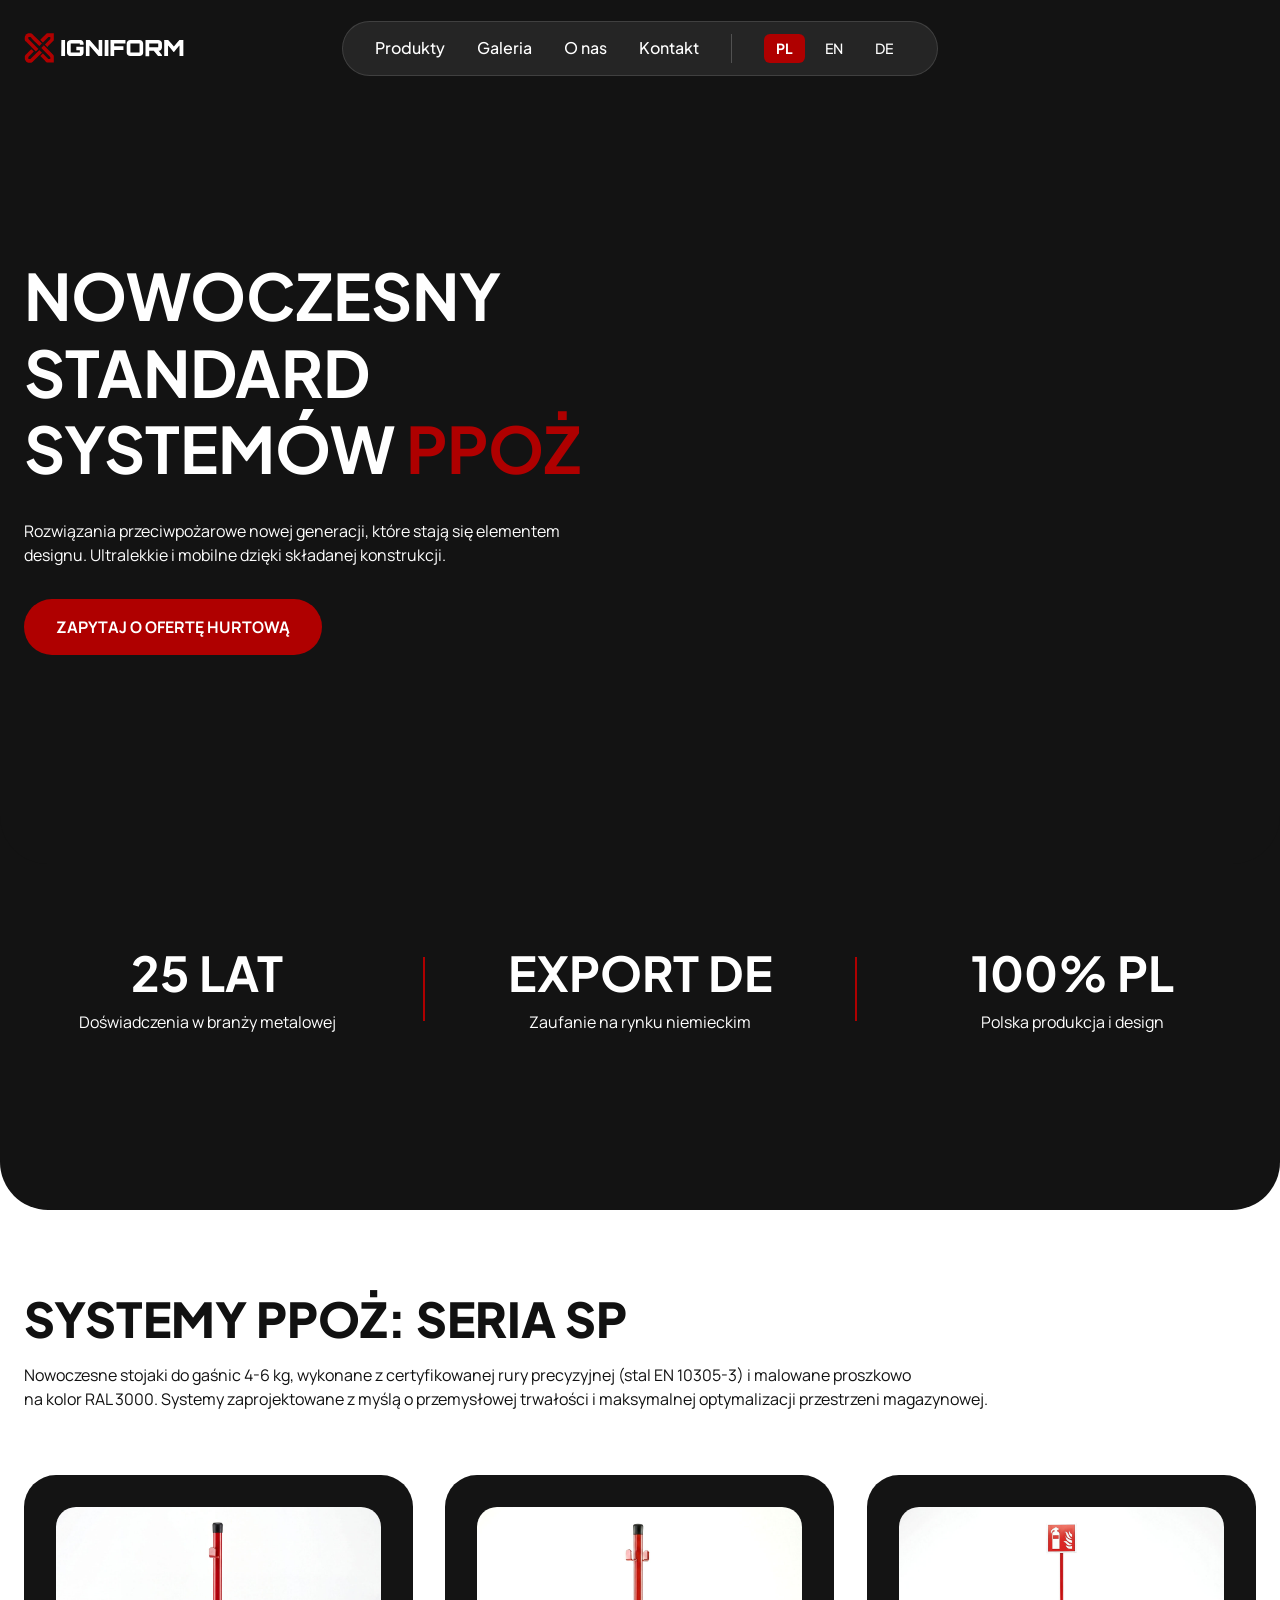
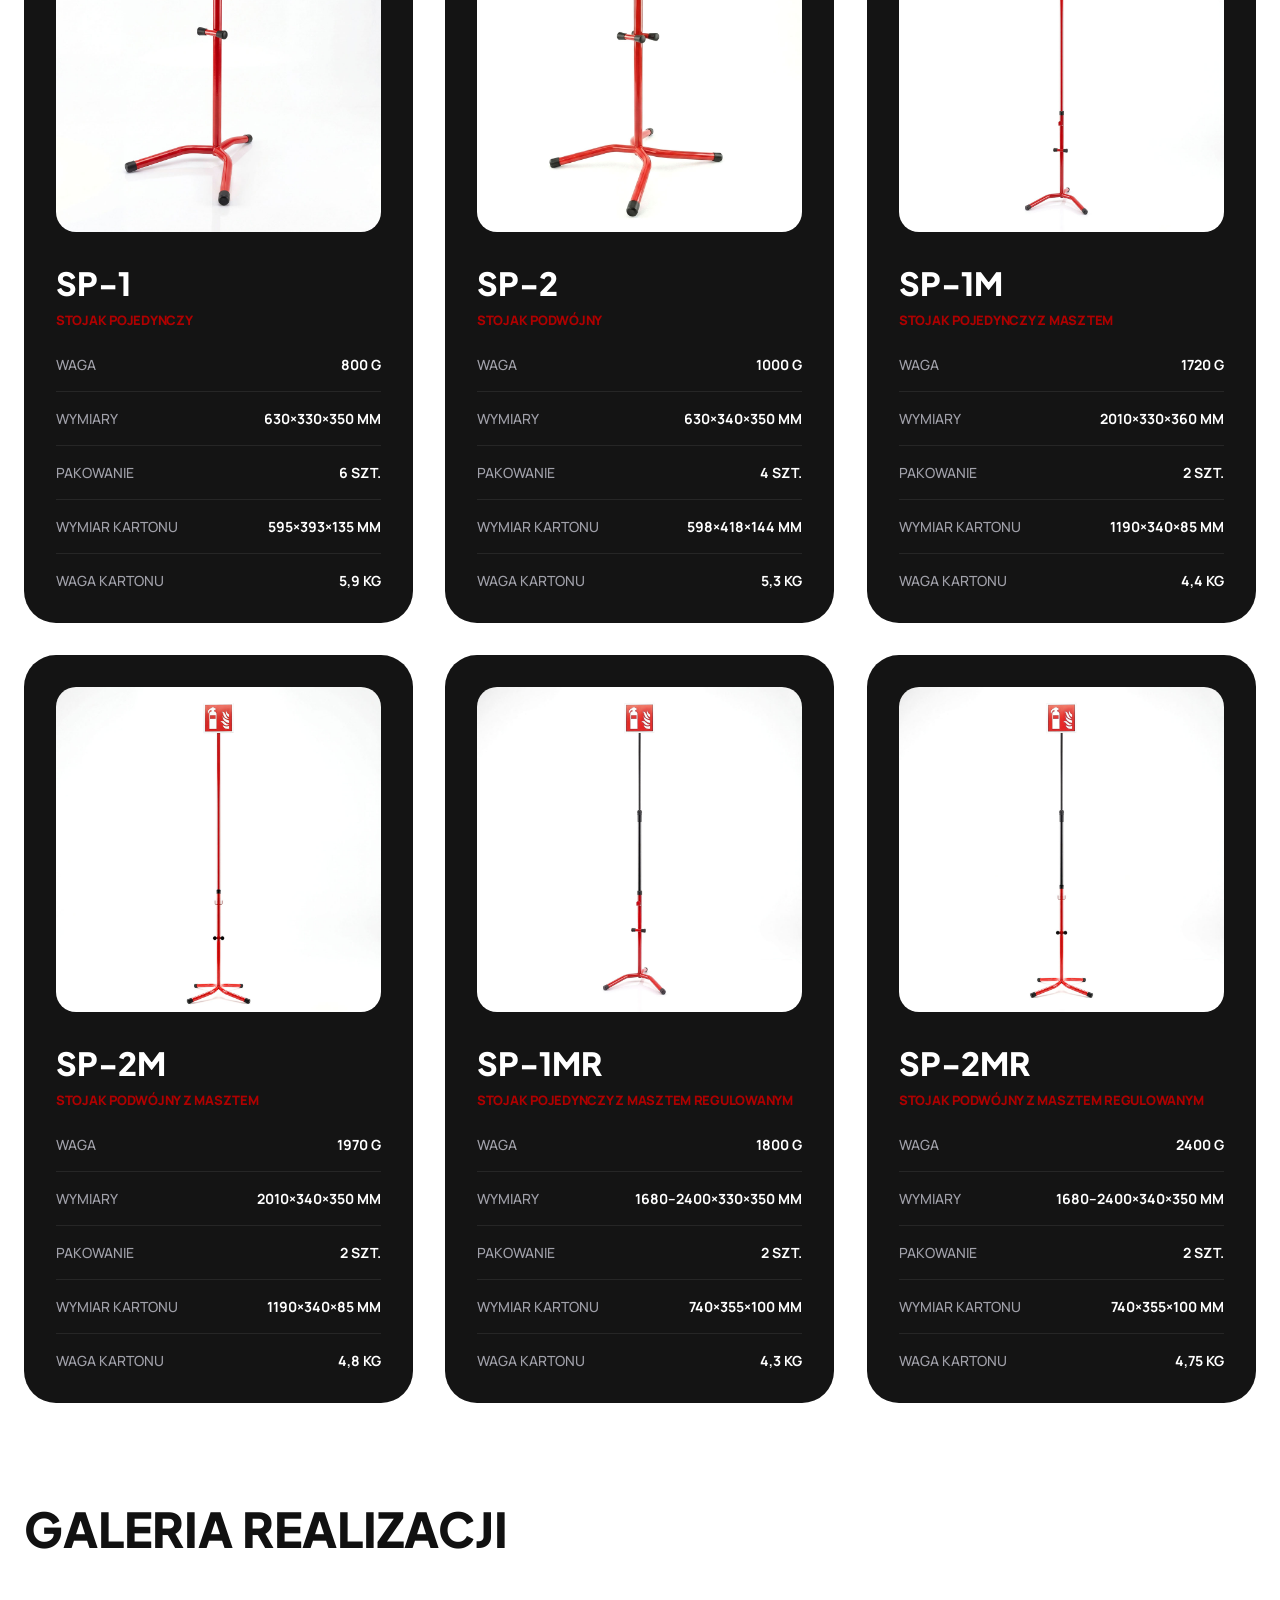
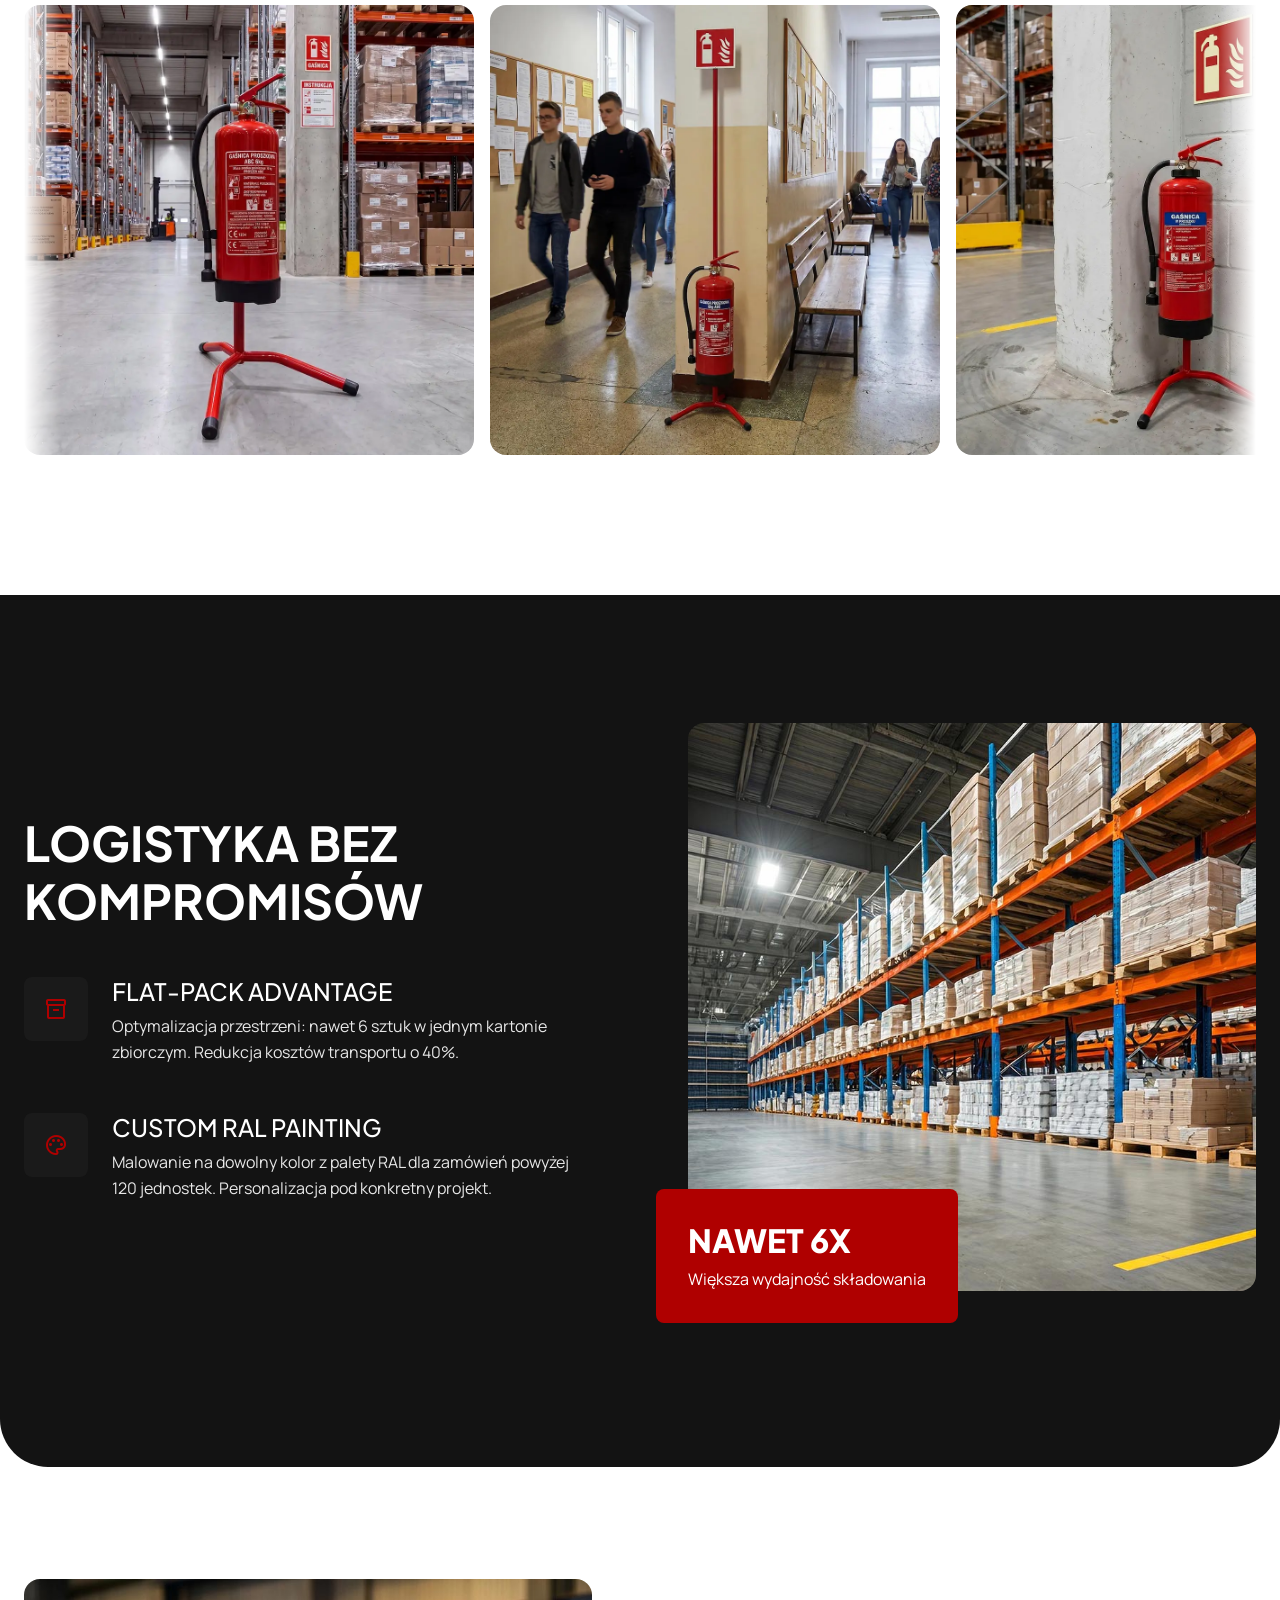
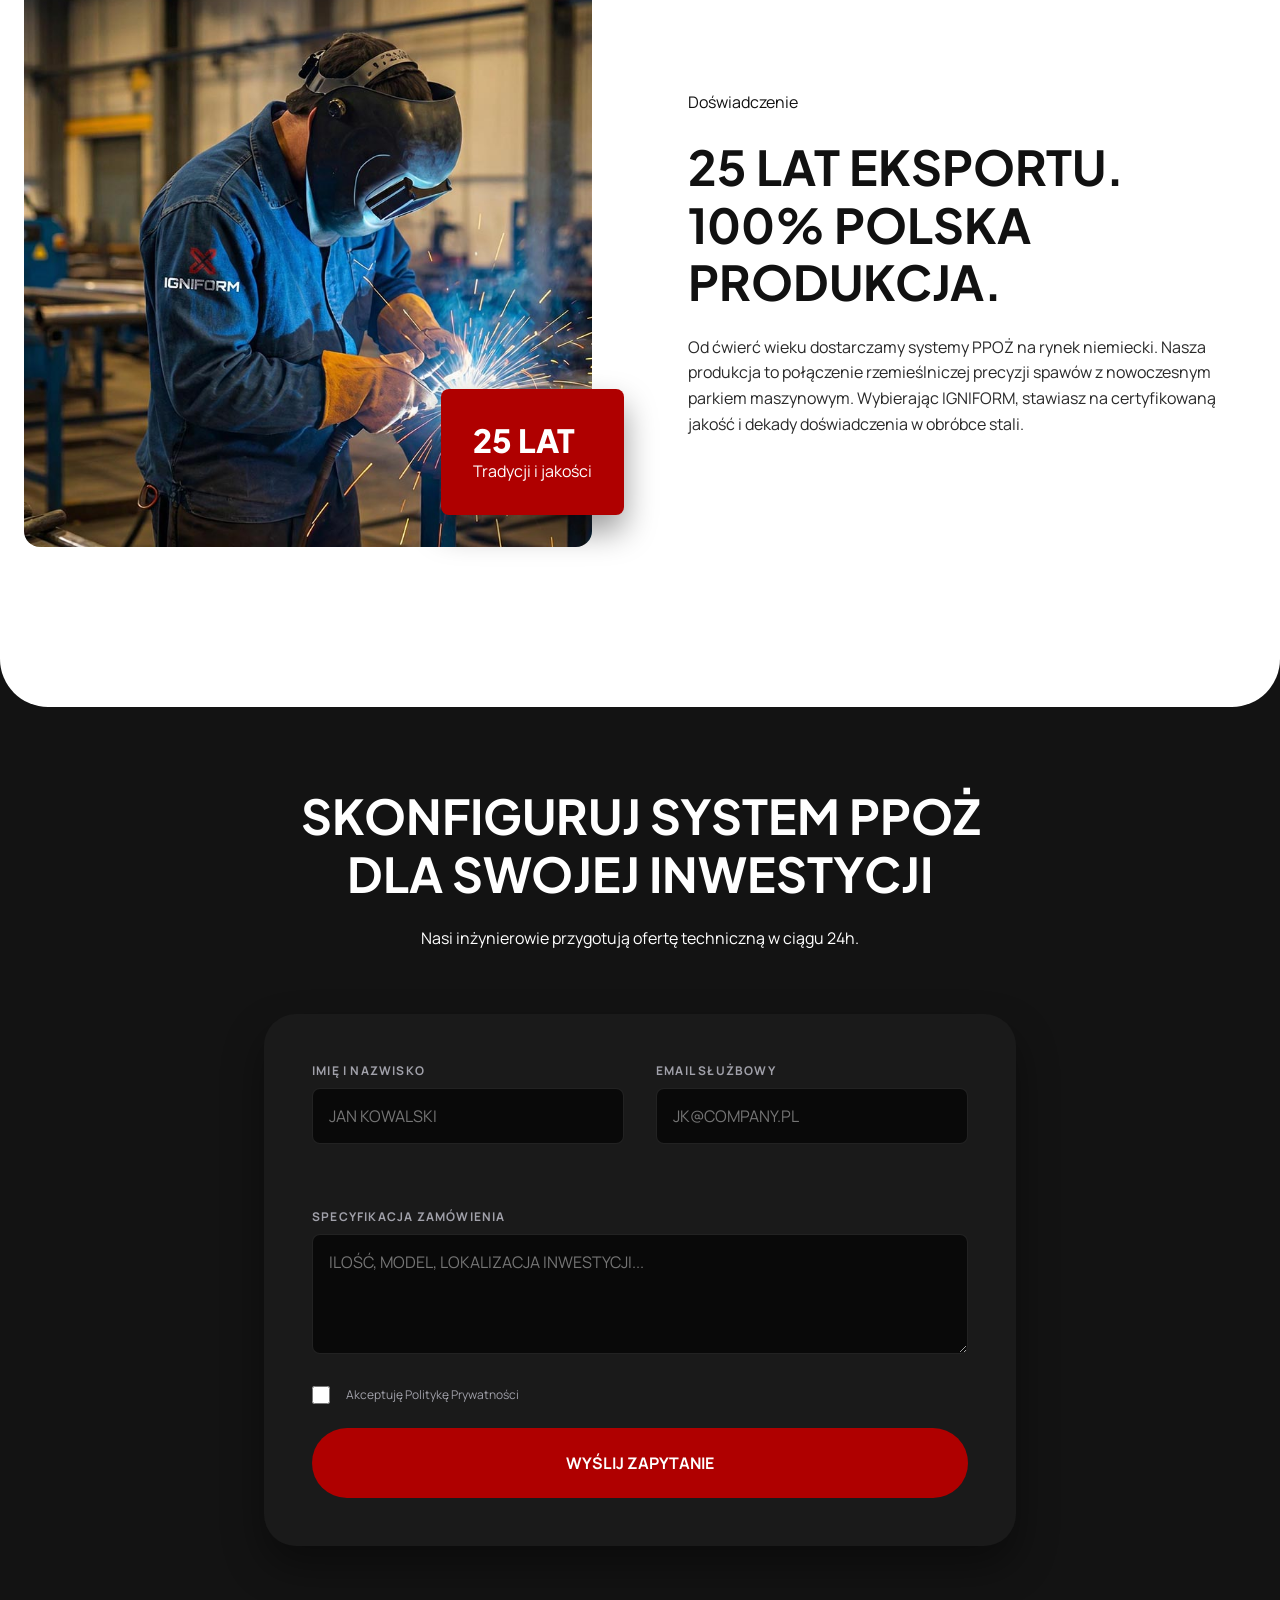
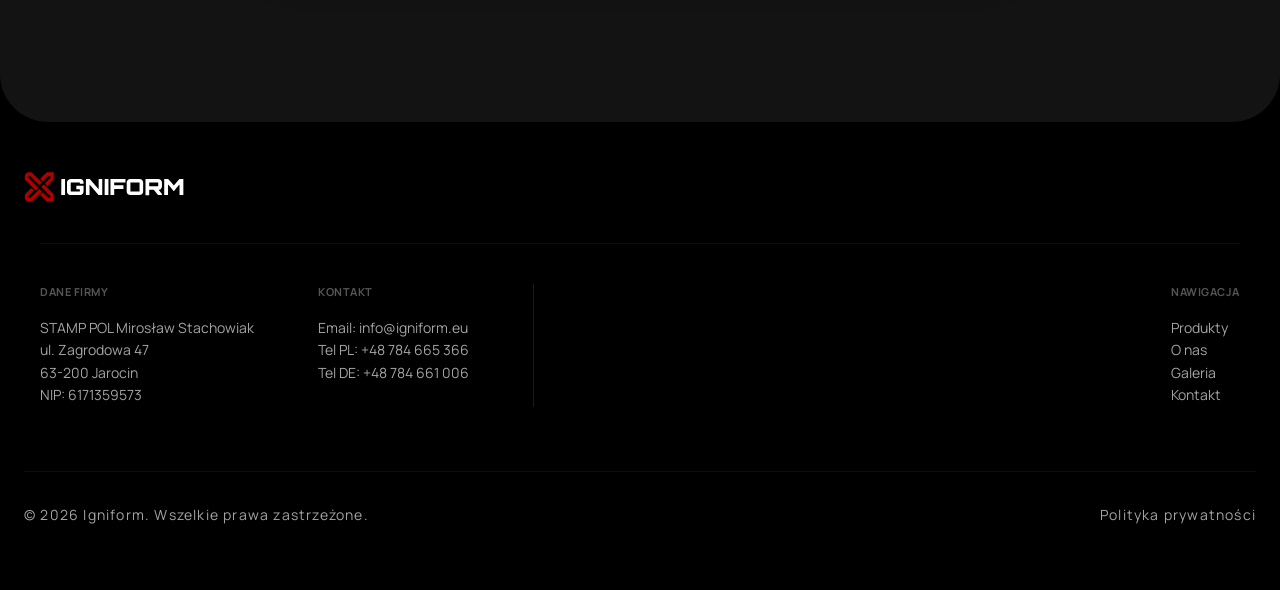
==== commit 2356cd8f: "Add files via upload" ====
--- a/index.html
+++ b/index.html
@@ -402,17 +402,17 @@
                     <input type="hidden" name="redirect" value="https://igniform.eu/sukces.html">
                     <div class="form-grid">
                         <div class="form-group">
-                            <label class="form-label">Imię i Nazwisko</label>
-                            <input type="text" name="name" required class="form-control" placeholder="JAN KOWALSKI">
+                            <label class="form-label" for="contact-name">Imię i Nazwisko</label>
+                            <input id="contact-name" type="text" name="name" required class="form-control" placeholder="JAN KOWALSKI">
                         </div>
                         <div class="form-group">
-                            <label class="form-label">Email Służbowy</label>
-                            <input type="email" name="email" required class="form-control" placeholder="JK@COMPANY.PL">
+                            <label class="form-label" for="contact-email">Email Służbowy</label>
+                            <input id="contact-email" type="email" name="email" required class="form-control" placeholder="JK@COMPANY.PL">
                         </div>
                     </div>
                     <div class="form-group">
-                        <label class="form-label">Specyfikacja zamówienia</label>
-                        <textarea name="message" required class="form-control" placeholder="ILOŚĆ, MODEL, LOKALIZACJA INWESTYCJI..."></textarea>
+                        <label class="form-label" for="contact-message">Specyfikacja zamówienia</label>
+                        <textarea id="contact-message" name="message" required class="form-control" placeholder="ILOŚĆ, MODEL, LOKALIZACJA INWESTYCJI..."></textarea>
                     </div>
                     <div class="form-gdpr">
                         <label class="form-gdpr-label">
@@ -442,8 +442,8 @@
                     <div class="footer-column">
                         <span class="footer-label">KONTAKT</span>
                         <span class="footer-text">Email: <a href="mailto:info@igniform.eu" style="color:inherit;text-decoration:none;">info@igniform.eu</a></span>
-                        <span class="footer-text">Tel PL: +48 123 456 789</span>
-                        <span class="footer-text">Tel DE: +49 123 456 789</span>
+                        <span class="footer-text">Tel PL: <a href="tel:+48784665366" style="color:inherit;text-decoration:none;">+48 784 665 366</a></span>
+                        <span class="footer-text">Tel DE: <a href="tel:+48784661006" style="color:inherit;text-decoration:none;">+48 784 661 006</a></span>
                     </div>
                 </div>
                 <div class="footer-right-section">
@@ -466,10 +466,10 @@
     <!-- Lightbox Modal -->
     <div id="lightbox-modal" class="lightbox-modal hidden">
         <div class="lightbox-overlay"></div>
-        <button class="lightbox-prev">&lsaquo;</button>
-        <button class="lightbox-next">&rsaquo;</button>
+        <button class="lightbox-prev" aria-label="Poprzednie zdjęcie">&lsaquo;</button>
+        <button class="lightbox-next" aria-label="Następne zdjęcie">&rsaquo;</button>
         <div class="lightbox-content">
-            <button class="lightbox-close">&times;</button>
+            <button class="lightbox-close" aria-label="Zamknij galerię">&times;</button>
             <div class="lightbox-slider">
                 <img src="" alt="Gallery Image" class="lightbox-main-img">
             </div>
